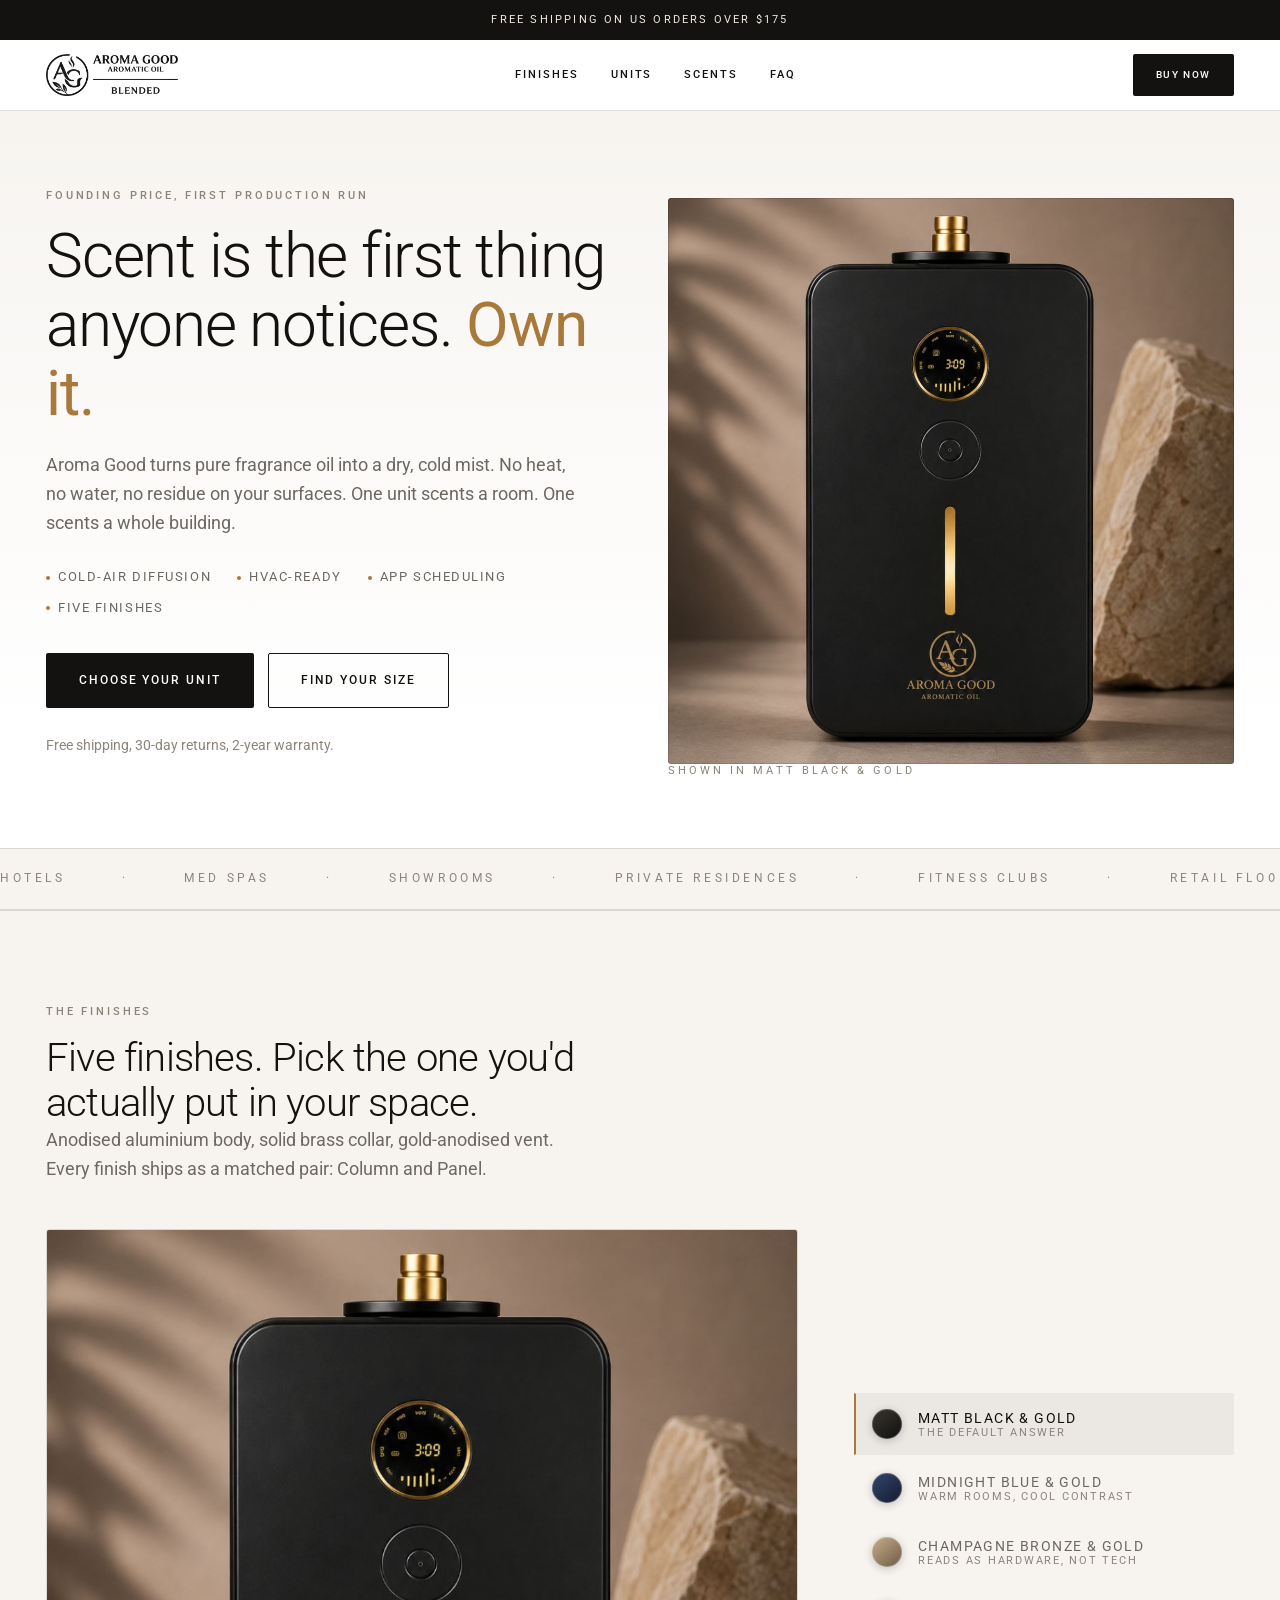
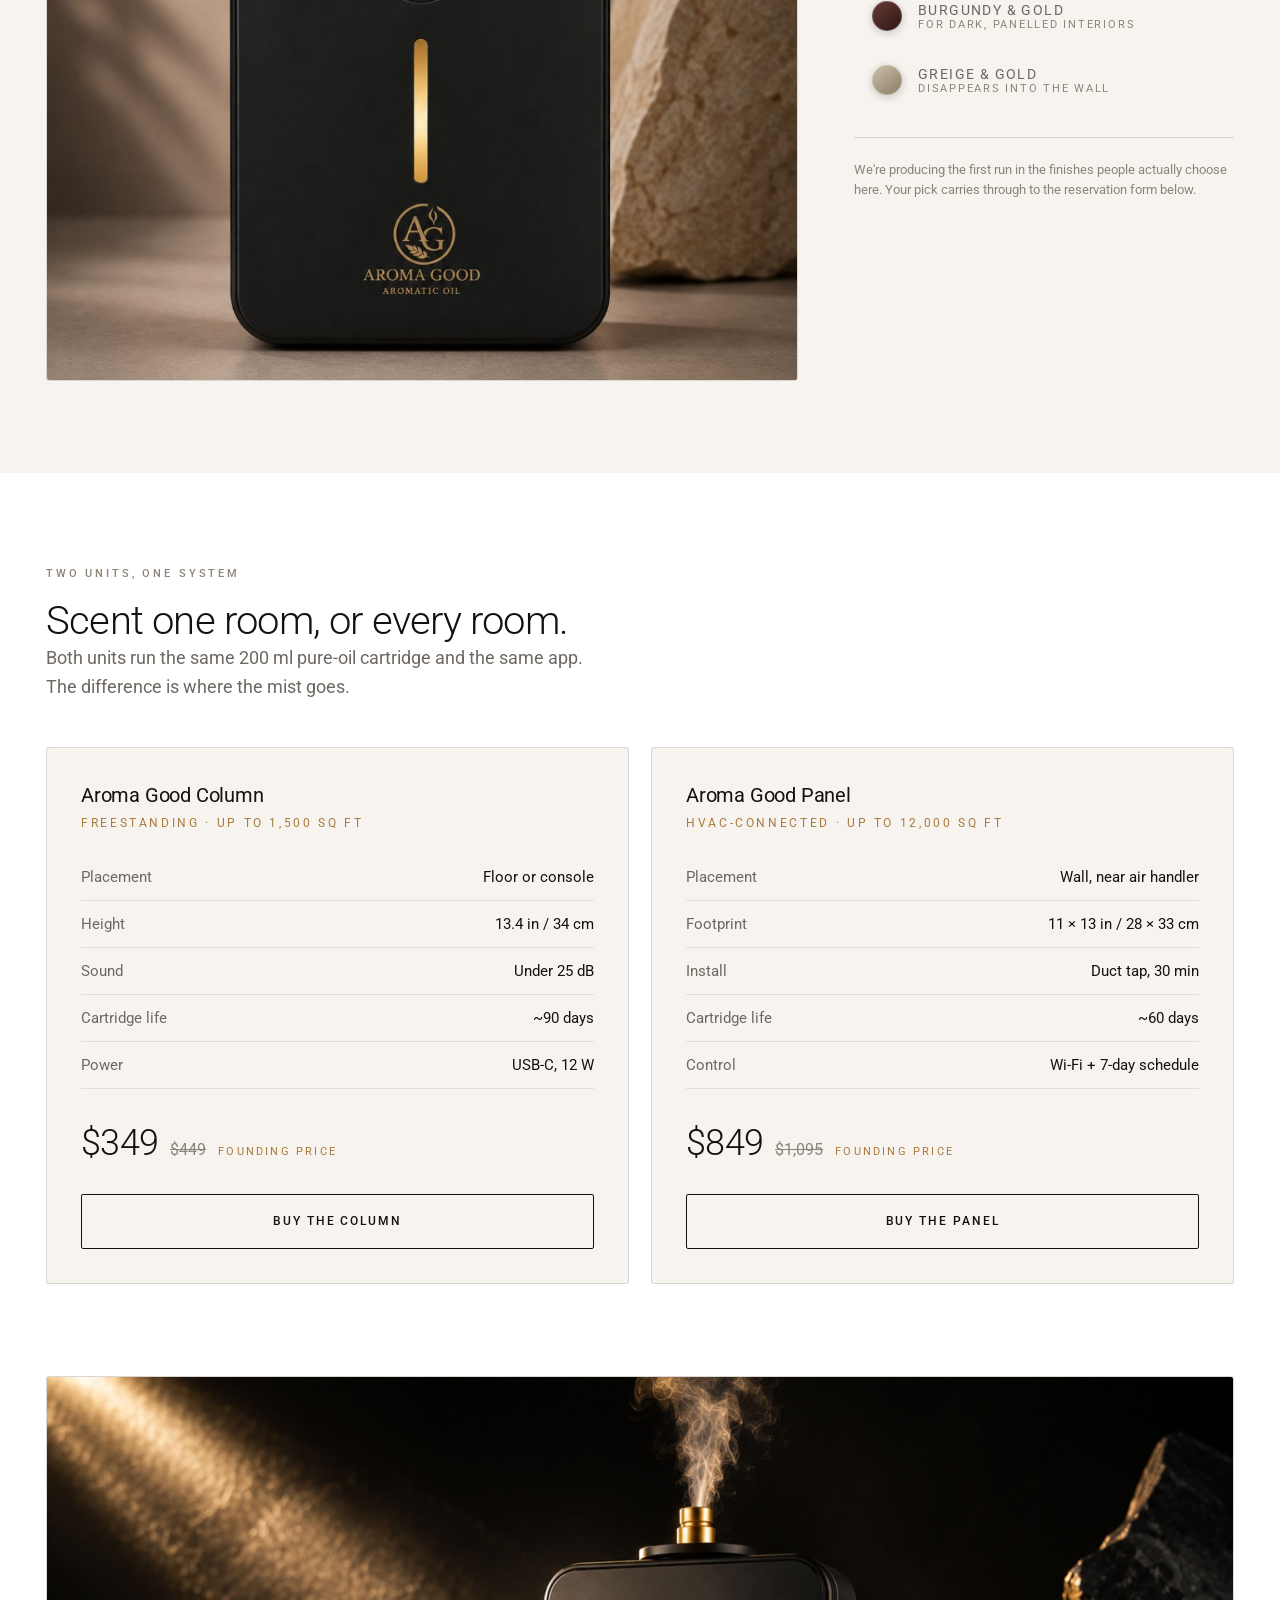
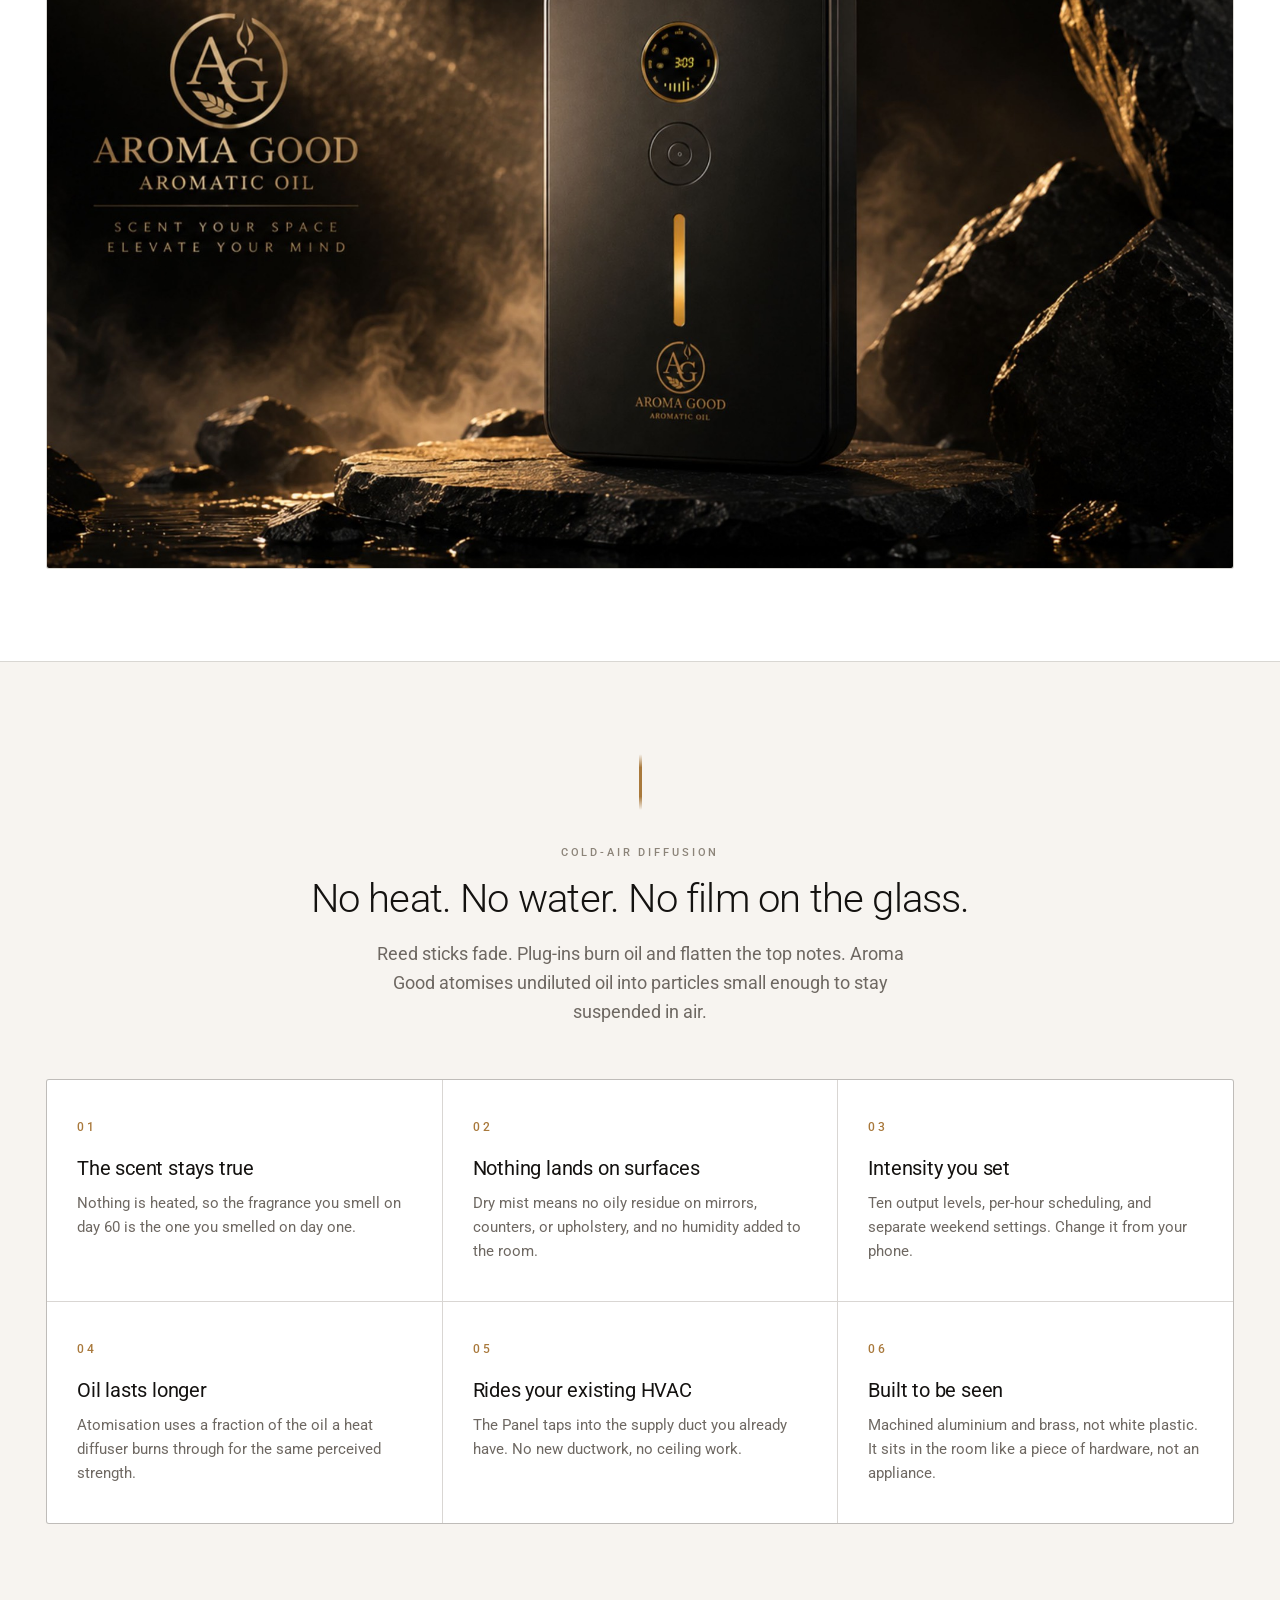
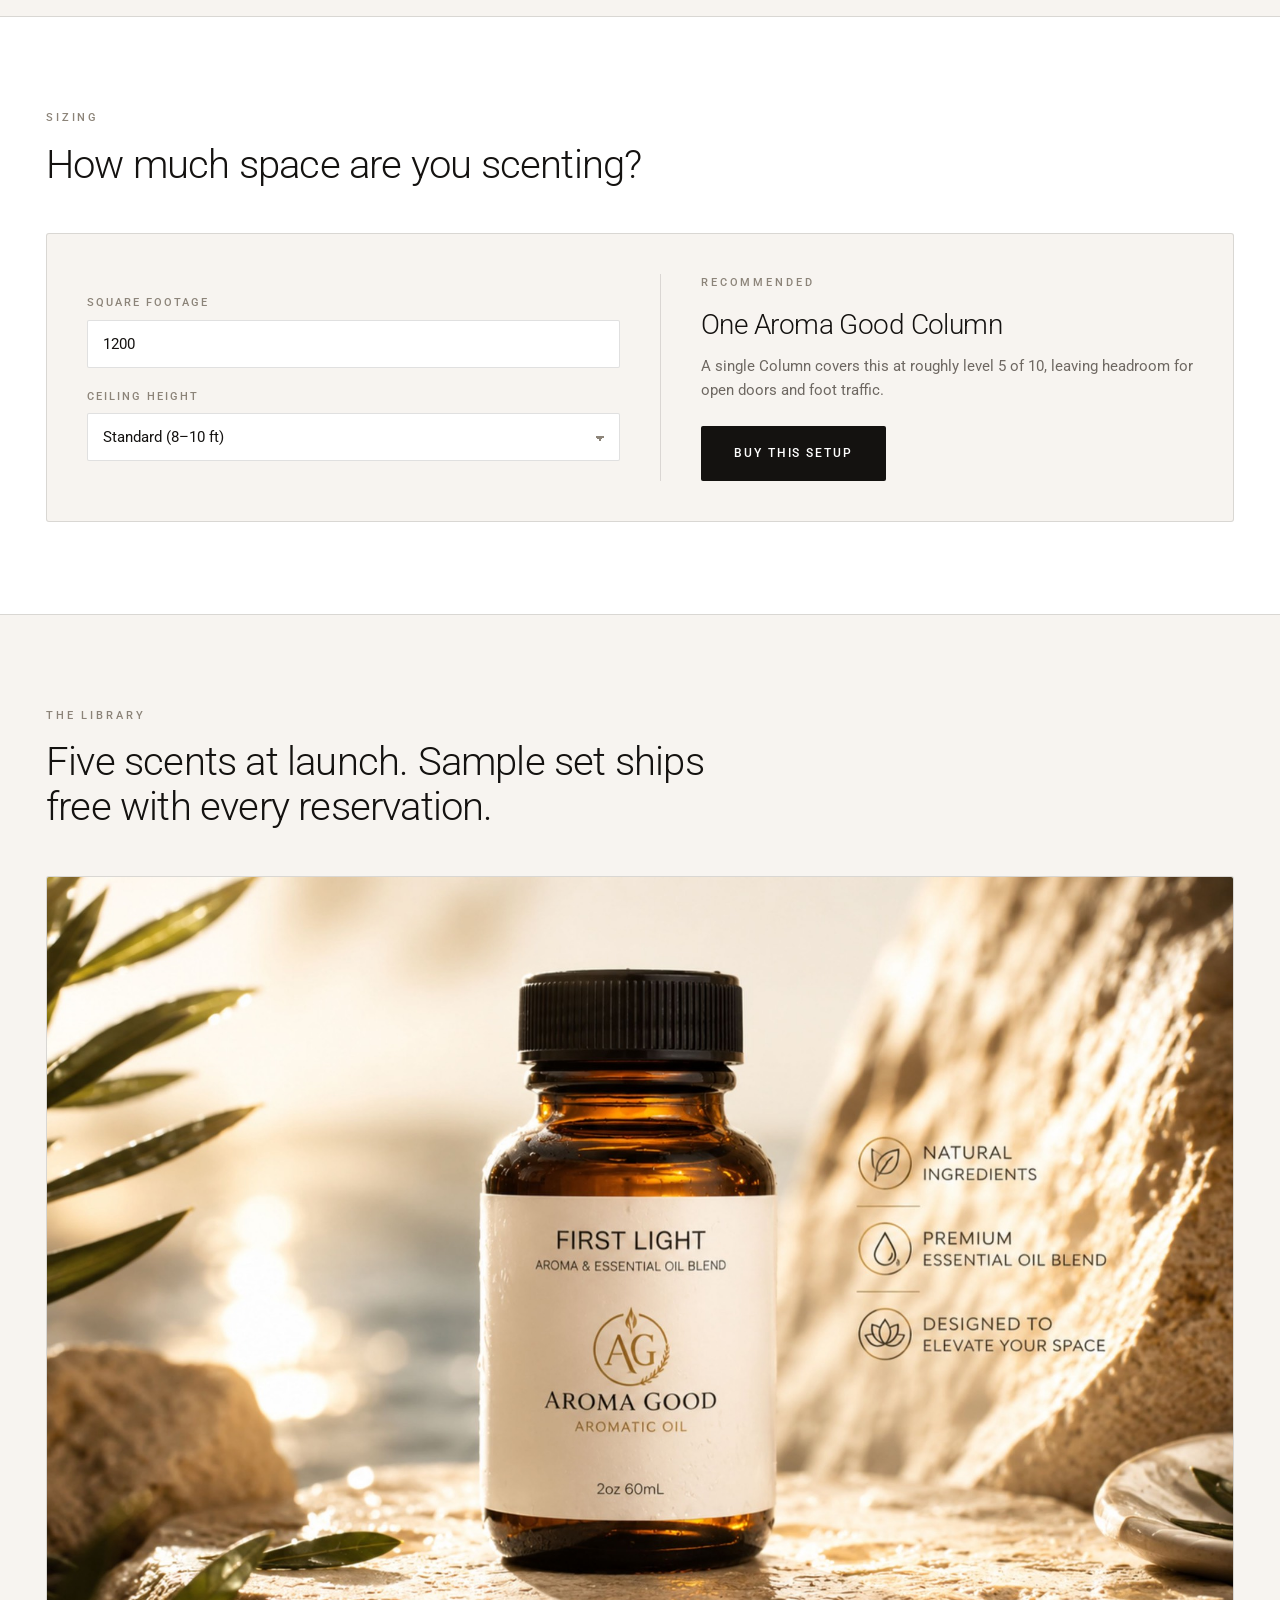
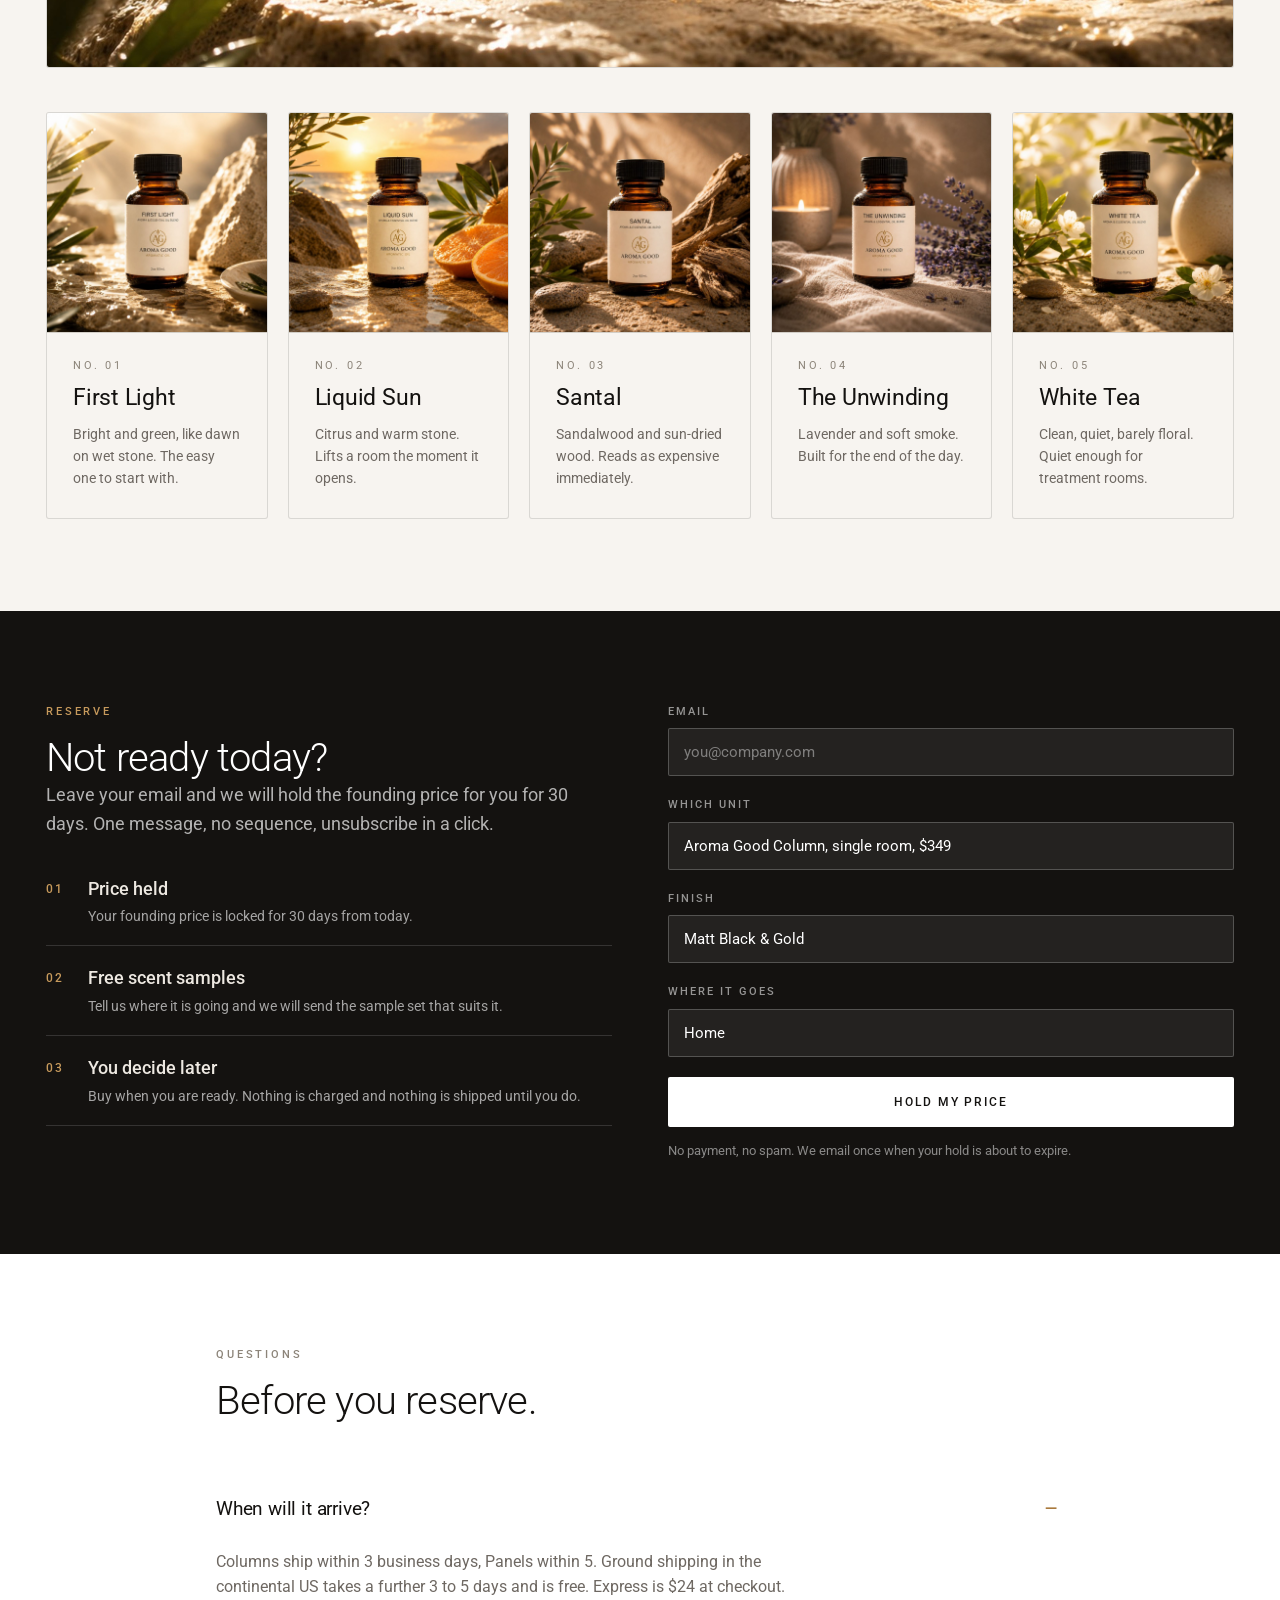
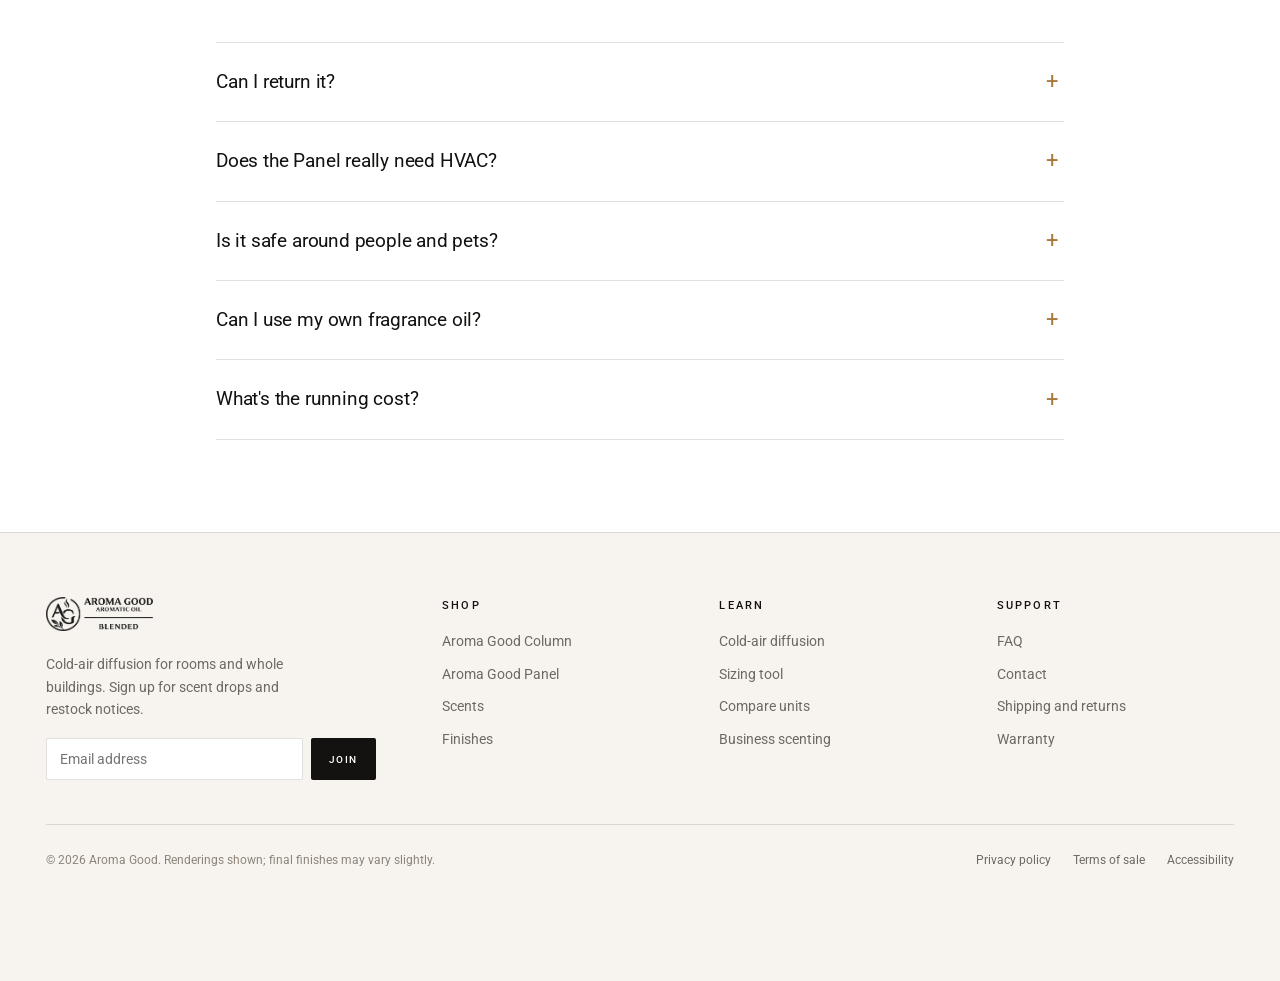
==== index.html @ fd473562 "first commit Aroma Good static site: landing page, product configurator, checkout.  Co-Authored-By: " ====
<!DOCTYPE html>
<html lang="en">
<head>
<meta charset="utf-8">
<meta name="viewport" content="width=device-width, initial-scale=1">
<title>Aroma Good | Cold-air scent diffusion for rooms and whole buildings</title>
<meta name="description" content="Aroma Good diffuses pure fragrance oil as a dry mist. No heat, no water, no residue. Freestanding Column for a single room, HVAC-connected Panel for up to 12,000 sq ft. Reserve one of the first 500 units.">
<link rel="canonical" href="https://aroma7.com/">
<meta property="og:type" content="website">
<meta property="og:title" content="Aroma Good | Cold-air scent diffusion">
<meta property="og:description" content="Pure fragrance oil, diffused as a dry mist. Five finishes. Reserve one of the first 500 units.">
<meta property="og:image" content="assets/og-aroma7.jpg">
<meta name="twitter:card" content="summary_large_image">
<link rel="icon" type="image/png" href="assets/logo-mark.png">
<link rel="apple-touch-icon" href="assets/logo-mark.png">
<link rel="preconnect" href="https://fonts.googleapis.com">
<link rel="preconnect" href="https://fonts.gstatic.com" crossorigin>
<link href="https://fonts.googleapis.com/css2?family=Roboto:ital,wght@0,300;0,400;0,500;0,700;1,300&display=swap" rel="stylesheet">
<style>
/* ============================================================
   AROMA GOOD shared system: light retail
   Token names kept from the dark build so page rules keep working.
   ============================================================ */
:root{
  --ink:#FFFFFF;                 /* page ground        */
  --ink-2:#F7F4F0;               /* soft band          */
  --stone:#EFEAE2;               /* deeper band        */
  --clay:#8C8479;                /* labels, tertiary   */
  --sand:#141210;                /* primary text       */
  --sand-dim:#6E6862;            /* secondary text     */
  --linen:#EFEAE2;
  --gold:#A9793C;
  --gold-lite:#8A6230;           /* hover: darker on light ground */
  --accent:#A9793C;              /* retinted by the finish selector */
  --accent-soft:rgba(169,121,60,.10);
  --edge:rgba(20,18,16,.13);
  --dark:#141210;                /* inverse bands      */
  --display:"Roboto","Helvetica Neue",Arial,sans-serif;
  --body:"Roboto","Helvetica Neue",Arial,sans-serif;
  --maxw:1240px;
  color-scheme:light;
}
*{box-sizing:border-box}
html{scroll-behavior:smooth;-webkit-text-size-adjust:100%}
body{
  margin:0;background:var(--ink);color:var(--sand);
  font-family:var(--body);font-weight:400;font-size:16px;line-height:1.6;
  -webkit-font-smoothing:antialiased;
}
img{max-width:100%;display:block;height:auto}
a{color:inherit}
.wrap{width:100%;max-width:var(--maxw);margin:0 auto;padding:0 26px}

/* --- announcement bar --- */
.ann{background:var(--dark);color:#EFE9E1;text-align:center;font-size:11px;
  letter-spacing:.2em;text-transform:uppercase;height:40px;position:relative;overflow:hidden}
.ann span{position:absolute;inset:0;display:flex;align-items:center;justify-content:center;
  opacity:0;transition:opacity .5s ease;padding:0 16px}
.ann span.on{opacity:1}

/* --- type --- */
.eyebrow{
  font-family:var(--body);font-size:11px;font-weight:500;letter-spacing:.26em;
  text-transform:uppercase;color:var(--clay);margin:0 0 16px;
}
h1,h2,h3{font-family:var(--display);font-weight:300;line-height:1.12;margin:0;letter-spacing:-.02em}
h1{font-size:clamp(38px,5.2vw,62px)}
h2{font-size:clamp(27px,3.4vw,40px)}
h3{font-size:20px;line-height:1.3;font-weight:400;letter-spacing:-.01em}
p{margin:0 0 18px}
.lede{font-size:18px;color:var(--sand-dim);max-width:54ch}
.sect{padding:92px 0;position:relative}
.sect-head{max-width:660px;margin-bottom:46px}

/* --- the vent slot motif --- */
.slot{width:3px;height:56px;border-radius:2px;margin:0 auto 34px;
  background:linear-gradient(180deg,transparent,var(--accent) 24%,var(--accent) 76%,transparent)}

/* --- buttons --- */
.btn{
  display:inline-flex;align-items:center;justify-content:center;gap:10px;
  font-family:var(--body);font-size:12px;font-weight:500;letter-spacing:.16em;text-transform:uppercase;
  padding:17px 32px;border-radius:2px;border:1px solid transparent;cursor:pointer;white-space:nowrap;
  text-decoration:none;transition:background .18s ease,color .18s ease,border-color .18s ease;
}
.btn-primary{background:var(--dark);color:#FFF}
.btn-primary:hover{background:#332E28}
.btn-ghost{border-color:var(--sand);color:var(--sand);background:none}
.btn-ghost:hover{background:var(--sand);color:#FFF}
.btn:focus-visible,button:focus-visible,a:focus-visible{outline:2px solid var(--accent);outline-offset:3px;border-radius:2px}

/* ============================ HEADER ============================ */
.hdr{position:sticky;top:0;z-index:60;backdrop-filter:blur(14px);
  background:rgba(255,255,255,.92);border-bottom:1px solid var(--edge)}
.hdr-in{display:flex;align-items:center;justify-content:space-between;height:70px}
.mark{font-family:var(--display);font-size:21px;font-weight:500;letter-spacing:.2em;text-transform:uppercase;text-decoration:none}
.mark span{color:var(--accent)}
.mark{display:inline-flex;align-items:center}
.mark img{height:42px;width:auto}
.mark-sm img{height:34px}
@media(max-width:420px){.mark img{height:34px}}
.hdr-nav{display:flex;align-items:center;gap:32px}
.hdr-nav a{font-size:11px;font-weight:500;letter-spacing:.18em;text-transform:uppercase;text-decoration:none;color:var(--sand)}
.hdr-nav a:hover{color:var(--accent)}
.hdr .btn{padding:12px 22px;font-size:10px}
@media(max-width:860px){.hdr-nav a{display:none}}

.field{margin-bottom:20px}
.field label{display:block;font-size:11px;font-weight:500;letter-spacing:.18em;text-transform:uppercase;color:var(--clay);margin-bottom:8px}
.field input,.field select{width:100%;background:#FFF;border:1px solid var(--edge);color:var(--sand);
  font-family:var(--body);font-size:15px;font-weight:400;padding:14px 15px;border-radius:2px}
.field input:focus,.field select:focus{outline:2px solid var(--accent);outline-offset:1px;border-color:transparent}
.field select{appearance:none;-webkit-appearance:none;padding-right:40px;cursor:pointer;
  background-image:linear-gradient(45deg,transparent 50%,var(--clay) 50%),linear-gradient(135deg,var(--clay) 50%,transparent 50%);
  background-position:calc(100% - 19px) 22px,calc(100% - 14px) 22px;background-size:5px 5px;background-repeat:no-repeat}
.field input::placeholder{color:#A69E93}
.field input[type=number]{-moz-appearance:textfield}
.field input[type=number]::-webkit-outer-spin-button,.field input[type=number]::-webkit-inner-spin-button{-webkit-appearance:none;margin:0}

/* ============================ FOOTER ============================ */
.ftr{border-top:1px solid var(--edge);background:var(--ink-2);padding:64px 0 110px;font-size:14px}
.ftr-top{display:grid;grid-template-columns:1.5fr repeat(3,1fr);gap:40px;padding-bottom:44px;border-bottom:1px solid var(--edge)}
.ftr h4{font-size:11px;font-weight:500;letter-spacing:.2em;text-transform:uppercase;color:var(--sand);margin:0 0 16px}
.ftr ul{list-style:none;margin:0;padding:0}
.ftr li{margin-bottom:10px}
.ftr a{color:var(--sand-dim);text-decoration:none}
.ftr a:hover{color:var(--accent)}
.ftr .news p{color:var(--sand-dim);font-size:14px;max-width:34ch}
.ftr-form{display:flex;gap:8px;max-width:330px}
.ftr-form input{flex:1;background:#FFF;border:1px solid var(--edge);border-radius:2px;padding:12px 13px;
  font-family:var(--body);font-size:14px;color:var(--sand)}
.ftr-form input:focus{outline:2px solid var(--accent);outline-offset:1px}
.ftr-form button{background:var(--dark);color:#FFF;border:0;border-radius:2px;padding:0 18px;cursor:pointer;
  font-family:var(--body);font-size:10px;font-weight:500;letter-spacing:.16em;text-transform:uppercase}
.ftr-bot{display:flex;justify-content:space-between;gap:20px;flex-wrap:wrap;align-items:center;
  padding-top:26px;color:var(--clay);font-size:12px}
.ftr-bot nav{display:flex;gap:22px;flex-wrap:wrap}
@media(max-width:820px){.ftr-top{grid-template-columns:1fr 1fr;gap:32px}}
@media(max-width:520px){.ftr-top{grid-template-columns:1fr}}

/* --- mobile sticky CTA --- */
.dock{position:fixed;left:0;right:0;bottom:0;z-index:70;display:none;gap:12px;align-items:center;
  padding:11px 16px;background:rgba(255,255,255,.97);backdrop-filter:blur(12px);border-top:1px solid var(--edge);
  box-shadow:0 -6px 24px rgba(20,18,16,.07)}
.dock .btn{flex:1;padding:15px 10px}
.dock span{font-size:12px;font-weight:500;letter-spacing:.12em;text-transform:uppercase;color:var(--sand)}
@media(max-width:720px){.dock{display:flex}.ftr{padding-bottom:104px}
  .btn{padding:16px 20px;font-size:11px;letter-spacing:.12em}}

/* --- reveal --- */
.rv{opacity:0;transform:translateY(16px);transition:opacity .7s ease,transform .7s ease}
.rv.in{opacity:1;transform:none}
@media(prefers-reduced-motion:reduce){.rv{opacity:1;transform:none;transition:none}
  html{scroll-behavior:auto}}





/* ============================ HERO ============================ */
.hero{position:relative;overflow:hidden;padding:76px 0 0}
.hero{background:linear-gradient(180deg,var(--ink-2),var(--ink) 78%)}
.hero::after{content:none}
.hero-in{display:grid;grid-template-columns:1.02fr 1fr;gap:44px;align-items:center;position:relative;z-index:2}
.hero h1{margin-bottom:22px}
.hero h1 em{font-style:normal;font-weight:400;color:var(--accent)}
.hero-note{display:flex;flex-wrap:wrap;gap:10px 26px;margin:30px 0 34px;
  font-size:13px;letter-spacing:.12em;text-transform:uppercase;color:var(--sand-dim)}
.hero-note span{display:flex;align-items:center;gap:8px}
.hero-note span::before{content:"";width:4px;height:4px;border-radius:50%;background:var(--accent)}
.hero-cta{display:flex;flex-wrap:wrap;gap:14px}
.hero-trust{margin-top:26px;font-size:14px;color:var(--clay)}
.hero-shot{position:relative}
.hero-shot img{width:100%;border-radius:3px}
.hero-shot::after{content:"";position:absolute;inset:0;border:1px solid var(--edge);border-radius:3px;pointer-events:none}
.shot-tag{position:absolute;left:0;bottom:-34px;font-size:11px;letter-spacing:.28em;text-transform:uppercase;color:var(--clay)}
@media(max-width:900px){.hero-in{grid-template-columns:1fr;gap:36px}.hero{padding-top:48px}.shot-tag{position:static;margin-top:12px}}

/* --- marquee strip --- */
.strip{border-top:1px solid var(--edge);border-bottom:1px solid var(--edge);margin-top:74px;
  padding:20px 0;overflow:hidden;background:var(--ink-2)}
.strip-in{display:flex;gap:56px;white-space:nowrap;animation:slide 34s linear infinite;
  font-size:12px;letter-spacing:.3em;text-transform:uppercase;color:var(--clay)}
.strip-in span{display:flex;align-items:center;gap:56px}
.strip-in span::after{content:"\00B7";color:var(--accent)}
@keyframes slide{from{transform:translateX(0)}to{transform:translateX(-50%)}}
@media(prefers-reduced-motion:reduce){.strip-in{animation:none}}

/* ============================ COLORWAYS ============================ */
.finish{background:var(--ink-2);border-top:1px solid var(--edge)}
.finish-grid{display:grid;grid-template-columns:1fr 380px;gap:56px;align-items:center}
.finish-stage{position:relative;aspect-ratio:1/1;border-radius:3px;overflow:hidden;border:1px solid var(--edge)}
.finish-stage img{position:absolute;inset:0;width:100%;height:100%;object-fit:cover;
  opacity:0;transition:opacity .5s ease}
.finish-stage img.on{opacity:1}
/* Brand banners: artwork carries its own lockup and copy, so never crop it. */
.banner{margin:0;border-radius:3px;overflow:hidden;border:1px solid var(--edge);background:var(--ink-2)}
.banner img{width:100%;height:auto}
.banner-lead{margin-bottom:44px}
.swatches{display:flex;flex-direction:column;gap:2px}
.sw{display:flex;align-items:center;gap:16px;padding:15px 16px;background:transparent;
  border:1px solid transparent;border-left:2px solid transparent;cursor:pointer;text-align:left;
  color:var(--sand-dim);font-family:var(--body);font-size:14px;letter-spacing:.1em;text-transform:uppercase;
  transition:background .2s ease,color .2s ease,border-color .2s ease;width:100%}
.sw:hover{background:rgba(20,18,16,.035);color:var(--sand)}
.sw[aria-pressed="true"]{background:rgba(20,18,16,.05);color:var(--sand);border-left-color:var(--accent)}
.sw i{width:30px;height:30px;border-radius:50%;flex:none;display:block;
  box-shadow:inset 0 0 0 1px rgba(255,255,255,.22),0 2px 8px rgba(20,18,16,.22)}
.sw b{font-weight:400}
.sw small{display:block;font-size:11px;letter-spacing:.16em;color:var(--clay);text-transform:uppercase}
.finish-count{margin-top:26px;padding-top:22px;border-top:1px solid var(--edge);
  font-size:13px;color:var(--clay);line-height:1.5}
@media(max-width:900px){.finish-grid{grid-template-columns:1fr;gap:32px}}

/* ============================ TWO UNITS ============================ */
.units{display:grid;grid-template-columns:1fr 1fr;gap:22px}
.unit{border:1px solid var(--edge);border-radius:3px;padding:34px;background:var(--ink-2);
  display:flex;flex-direction:column}
.unit h3{margin-bottom:6px}
.unit .cov{font-size:12px;letter-spacing:.22em;text-transform:uppercase;color:var(--accent);margin-bottom:20px}
.unit ul{list-style:none;margin:0 0 26px;padding:0;flex:1}
.unit li{padding:11px 0;border-bottom:1px solid rgba(20,18,16,.09);font-size:15px;color:var(--sand-dim);
  display:flex;justify-content:space-between;gap:16px}
.unit li b{font-weight:400;color:var(--sand);text-align:right}
.price{display:flex;align-items:baseline;gap:12px;margin-bottom:22px}
.price strong{font-family:var(--display);font-size:36px;font-weight:300;letter-spacing:-.02em;color:var(--sand)}
.price del{color:var(--clay);font-size:16px}
.price em{font-style:normal;font-size:11px;letter-spacing:.2em;text-transform:uppercase;color:var(--accent)}
@media(max-width:820px){.units{grid-template-columns:1fr}}

/* ============================ HOW / BENEFITS ============================ */
.bens{display:grid;grid-template-columns:repeat(3,1fr);gap:1px;background:var(--edge);
  border:1px solid var(--edge);border-radius:3px;overflow:hidden}
.ben{background:var(--ink);padding:38px 30px}
.ben .n{font-family:var(--display);font-size:12px;font-weight:500;color:var(--accent);margin-bottom:18px;letter-spacing:.24em}
.ben h3{font-size:20px;margin-bottom:10px}
.ben p{font-size:15px;color:var(--sand-dim);margin:0}
@media(max-width:860px){.bens{grid-template-columns:1fr}}

/* ============================ COVERAGE TOOL ============================ */
.calc{background:var(--ink-2);border:1px solid var(--edge);border-radius:3px;padding:40px;
  display:grid;grid-template-columns:1fr 1fr;gap:40px;align-items:center}

.calc-out{border-left:1px solid var(--edge);padding-left:40px}
.calc-out .res{font-family:var(--display);font-size:28px;font-weight:300;letter-spacing:-.02em;line-height:1.2;margin-bottom:12px}
.calc-out .why{font-size:15px;color:var(--sand-dim);margin-bottom:24px}
@media(max-width:820px){.calc{grid-template-columns:1fr;padding:28px;gap:26px}
  .calc-out{border-left:0;border-top:1px solid var(--edge);padding:26px 0 0}}

/* ============================ SCENTS ============================ */
.scents{display:grid;grid-template-columns:repeat(5,1fr);gap:20px}
.scent-shot{aspect-ratio:1/1;background:var(--stone);border-bottom:1px solid var(--edge)}
.scent-shot img{width:100%;height:100%;object-fit:cover}
.scent{border:1px solid var(--edge);border-radius:3px;padding:0;overflow:hidden;background:var(--ink-2);
  transition:border-color .2s ease,transform .2s ease}
.scent-body{padding:24px 26px 28px}
.scent:hover{border-color:var(--accent);transform:translateY(-3px);box-shadow:0 12px 30px rgba(20,18,16,.07)}
.scent .no{font-size:11px;letter-spacing:.26em;color:var(--clay);text-transform:uppercase}
.scent h3{font-size:23px;font-weight:400;margin:8px 0 10px}
.scent p{font-size:14px;color:var(--sand-dim);margin:0}
@media(max-width:1080px){.scents{grid-template-columns:repeat(3,1fr)}}
@media(max-width:720px){.scents{grid-template-columns:repeat(2,1fr)}}
@media(max-width:460px){.scents{grid-template-columns:1fr}}

/* ============================ RESERVE (light block) ============================ */
.reserve{background:var(--dark);color:#EDE8E1}
.reserve .eyebrow{color:#C79A5C}
.reserve .eyebrow::before{background:#C79A5C}
.reserve h2{color:#FFF}
.reserve .lede{color:rgba(255,255,255,.68)}
.res-grid{display:grid;grid-template-columns:1fr 1fr;gap:56px;align-items:start}
.res-form .field label{color:rgba(255,255,255,.55)}
.res-form .field input,.res-form .field select{background:rgba(255,255,255,.07);border-color:rgba(255,255,255,.22);color:#FFF}
.res-form .field input::placeholder{color:rgba(255,255,255,.42)}
.res-form .btn-primary{background:#FFF;color:#141210;width:100%}
.res-form .btn-primary:hover{background:#E4DDD3}
.res-fine{font-size:13px;color:rgba(255,255,255,.5);margin:14px 0 0}
.res-list{list-style:none;margin:0;padding:0}
.res-list li{display:flex;gap:16px;padding:18px 0;border-bottom:1px solid rgba(255,255,255,.14)}
.res-list .k{font-family:var(--display);font-size:12px;font-weight:500;letter-spacing:.16em;color:#C79A5C;flex:none;width:26px;padding-top:5px}
.res-list b{display:block;font-weight:500;font-family:var(--display);font-size:18px;margin-bottom:3px}
.res-list p{margin:0;font-size:14px;color:rgba(255,255,255,.62);line-height:1.5}
.res-ok{display:none;background:rgba(255,255,255,.07);border:1px solid rgba(255,255,255,.22);border-radius:3px;padding:34px}
.res-ok h3{font-size:25px;font-weight:400;margin-bottom:10px}
.res-ok p{font-size:15px;color:rgba(255,255,255,.7);margin:0}
@media(max-width:860px){.res-grid{grid-template-columns:1fr;gap:38px}}

/* ============================ FAQ ============================ */
.faq details{border-bottom:1px solid var(--edge)}
.faq summary{list-style:none;cursor:pointer;padding:24px 40px 24px 0;position:relative;
  font-family:var(--display);font-size:19px;font-weight:400;letter-spacing:-.01em;color:var(--sand)}
.faq summary::-webkit-details-marker{display:none}
.faq summary::after{content:"+";position:absolute;right:6px;top:50%;transform:translateY(-50%);
  color:var(--accent);font-family:var(--body);font-size:22px}
.faq details[open] summary::after{content:"–"}
.faq details p{padding:0 40px 24px 0;color:var(--sand-dim);font-size:16px;max-width:74ch}
.faq summary:focus-visible{outline:2px solid var(--accent);outline-offset:3px}






</style>
</head>
<body>

<div class="ann" aria-label="Announcements">
  <span class="on">Free shipping on US orders over $175</span>
  <span>A free 200 ml starter scent with every diffuser</span>
  <span>30-day returns and a 2-year warranty</span>
</div>
<header class="hdr">
  <div class="wrap hdr-in">
    <a class="mark" href="#top"><img src="assets/logo-aroma-good.png" width="485" height="154" alt="Aroma Good"></a>
    <nav class="hdr-nav">
      <a href="#finish">Finishes</a>
      <a href="#units">Units</a>
      <a href="#scents">Scents</a>
      <a href="#faq">FAQ</a>
    </nav>
    <a class="btn btn-primary shop" href="product.html" data-cta="header">Buy now</a>
  </div>
</header>

<main id="top">

<!-- ================= HERO ================= -->
<section class="hero">
  <div class="wrap hero-in">
    <div>
      <p class="eyebrow">Founding price, first production run</p>
      <h1>Scent is the first thing<br>anyone notices. <em>Own it.</em></h1>
      <p class="lede">Aroma Good turns pure fragrance oil into a dry, cold mist. No heat, no water, no residue on your surfaces. One unit scents a room. One scents a whole building.</p>
      <div class="hero-note">
        <span>Cold-air diffusion</span>
        <span>HVAC-ready</span>
        <span>App scheduling</span>
        <span>Five finishes</span>
      </div>
      <div class="hero-cta">
        <a class="btn btn-primary shop" href="product.html" data-cta="hero-primary">Choose your unit</a>
        <a class="btn btn-ghost" href="#calc" data-cta="hero-secondary">Find your size</a>
      </div>
      <p class="hero-trust">Free shipping, 30-day returns, 2-year warranty.</p>
    </div>
    <div class="hero-shot">
      <img id="heroShot" src="assets/aroma7-black.jpg" alt="Aroma Good diffuser in matt black with gold detailing" width="1080" height="1080" fetchpriority="high">
      <p class="shot-tag" id="heroTag">Shown in Matt Black &amp; Gold</p>
    </div>
  </div>
  <div class="strip">
    <div class="strip-in">
      <span>Hotels</span><span>Med spas</span><span>Showrooms</span><span>Private residences</span><span>Fitness clubs</span><span>Retail floors</span>
      <span>Hotels</span><span>Med spas</span><span>Showrooms</span><span>Private residences</span><span>Fitness clubs</span><span>Retail floors</span>
    </div>
  </div>
</section>

<!-- ================= FINISHES ================= -->
<section class="sect finish" id="finish">
  <div class="wrap">
    <div class="sect-head rv">
      <p class="eyebrow">The finishes</p>
      <h2>Five finishes. Pick the one you'd actually put in your space.</h2>
      <p class="lede">Anodised aluminium body, solid brass collar, gold-anodised vent. Every finish ships as a matched pair: Column and Panel.</p>
    </div>
    <div class="finish-grid">
      <div class="finish-stage rv">
        <img class="on" data-key="black" src="assets/aroma7-black.jpg" alt="Aroma Good diffuser in matt black and gold" width="1080" height="1080">
        <img data-key="blue" src="assets/aroma7-blue.jpg" alt="Aroma Good diffuser in midnight blue and gold" width="1080" height="1080" loading="lazy">
        <img data-key="bronze" src="assets/aroma7-bronze.jpg" alt="Aroma Good diffuser in champagne bronze and gold" width="1080" height="1080" loading="lazy">
        <img data-key="burgundy" src="assets/aroma7-burgundy.jpg" alt="Aroma Good diffuser in burgundy and gold" width="1080" height="1080" loading="lazy">
        <img data-key="greige" src="assets/aroma7-greige.jpg" alt="Aroma Good diffuser in greige and gold" width="1080" height="1080" loading="lazy">
      </div>
      <div class="rv">
        <div class="swatches" role="group" aria-label="Choose a finish">
          <button class="sw" type="button" data-key="black" data-name="Matt Black &amp; Gold" data-accent="#C9A15A" aria-pressed="true">
            <i style="background:linear-gradient(140deg,#3A3632,#100F0D)"></i>
            <b>Matt Black &amp; Gold<small>The default answer</small></b>
          </button>
          <button class="sw" type="button" data-key="blue" data-name="Midnight Blue &amp; Gold" data-accent="#7C93BF" aria-pressed="false">
            <i style="background:linear-gradient(140deg,#33456B,#141C2E)"></i>
            <b>Midnight Blue &amp; Gold<small>Warm rooms, cool contrast</small></b>
          </button>
          <button class="sw" type="button" data-key="bronze" data-name="Champagne Bronze &amp; Gold" data-accent="#C8A882" aria-pressed="false">
            <i style="background:linear-gradient(140deg,#C6AE8C,#6E5B44)"></i>
            <b>Champagne Bronze &amp; Gold<small>Reads as hardware, not tech</small></b>
          </button>
          <button class="sw" type="button" data-key="burgundy" data-name="Burgundy &amp; Gold" data-accent="#B07A73" aria-pressed="false">
            <i style="background:linear-gradient(140deg,#6B3B36,#2C1614)"></i>
            <b>Burgundy &amp; Gold<small>For dark, panelled interiors</small></b>
          </button>
          <button class="sw" type="button" data-key="greige" data-name="Greige &amp; Gold" data-accent="#CBB79A" aria-pressed="false">
            <i style="background:linear-gradient(140deg,#CFC0A9,#8A7A63)"></i>
            <b>Greige &amp; Gold<small>Disappears into the wall</small></b>
          </button>
        </div>
        <p class="finish-count">We're producing the first run in the finishes people actually choose here. Your pick carries through to the reservation form below.</p>
      </div>
    </div>
  </div>
</section>

<!-- ================= UNITS ================= -->
<section class="sect" id="units">
  <div class="wrap">
    <div class="sect-head rv">
      <p class="eyebrow">Two units, one system</p>
      <h2>Scent one room, or every room.</h2>
      <p class="lede">Both units run the same 200 ml pure-oil cartridge and the same app. The difference is where the mist goes.</p>
    </div>
    <div class="units rv">
      <article class="unit">
        <h3>Aroma Good Column</h3>
        <p class="cov">Freestanding · up to 1,500 sq ft</p>
        <ul>
          <li>Placement <b>Floor or console</b></li>
          <li>Height <b>13.4 in / 34 cm</b></li>
          <li>Sound <b>Under 25 dB</b></li>
          <li>Cartridge life <b>~90 days</b></li>
          <li>Power <b>USB-C, 12 W</b></li>
        </ul>
        <div class="price"><strong>$349</strong><del>$449</del><em>Founding price</em></div>
        <a class="btn btn-ghost shop" href="product.html?unit=column" data-cta="unit-column">Buy the Column</a>
      </article>
      <article class="unit">
        <h3>Aroma Good Panel</h3>
        <p class="cov">HVAC-connected · up to 12,000 sq ft</p>
        <ul>
          <li>Placement <b>Wall, near air handler</b></li>
          <li>Footprint <b>11 × 13 in / 28 × 33 cm</b></li>
          <li>Install <b>Duct tap, 30 min</b></li>
          <li>Cartridge life <b>~60 days</b></li>
          <li>Control <b>Wi-Fi + 7-day schedule</b></li>
        </ul>
        <div class="price"><strong>$849</strong><del>$1,095</del><em>Founding price</em></div>
        <a class="btn btn-ghost shop" href="product.html?unit=panel" data-cta="unit-panel">Buy the Panel</a>
      </article>
    </div>
  </div>
</section>

<!-- ================= BRAND BANNER ================= -->
<section class="sect" style="padding-top:0">
  <div class="wrap">
    <figure class="banner rv">
      <img src="assets/banner-diffuser.jpg" width="2000" height="1333" loading="lazy" decoding="async"
           alt="Aroma Good diffuser in matt black on dark stone, releasing a fine dry mist, beside the Aroma Good Aromatic Oil logo and the words: Scent your space, elevate your mind.">
    </figure>
  </div>
</section>

<!-- ================= HOW IT WORKS ================= -->
<section class="sect" id="how" style="background:var(--ink-2);border-top:1px solid var(--edge);border-bottom:1px solid var(--edge)">
  <div class="wrap">
    <div class="slot rv" aria-hidden="true"></div>
    <div class="sect-head rv" style="margin:0 auto 52px;text-align:center">
      <p class="eyebrow" style="justify-content:center">Cold-air diffusion</p>
      <h2>No heat. No water. No film on the glass.</h2>
      <p class="lede" style="margin:18px auto 0">Reed sticks fade. Plug-ins burn oil and flatten the top notes. Aroma Good atomises undiluted oil into particles small enough to stay suspended in air.</p>
    </div>
    <div class="bens rv">
      <div class="ben"><p class="n">01</p><h3>The scent stays true</h3><p>Nothing is heated, so the fragrance you smell on day 60 is the one you smelled on day one.</p></div>
      <div class="ben"><p class="n">02</p><h3>Nothing lands on surfaces</h3><p>Dry mist means no oily residue on mirrors, counters, or upholstery, and no humidity added to the room.</p></div>
      <div class="ben"><p class="n">03</p><h3>Intensity you set</h3><p>Ten output levels, per-hour scheduling, and separate weekend settings. Change it from your phone.</p></div>
      <div class="ben"><p class="n">04</p><h3>Oil lasts longer</h3><p>Atomisation uses a fraction of the oil a heat diffuser burns through for the same perceived strength.</p></div>
      <div class="ben"><p class="n">05</p><h3>Rides your existing HVAC</h3><p>The Panel taps into the supply duct you already have. No new ductwork, no ceiling work.</p></div>
      <div class="ben"><p class="n">06</p><h3>Built to be seen</h3><p>Machined aluminium and brass, not white plastic. It sits in the room like a piece of hardware, not an appliance.</p></div>
    </div>
  </div>
</section>

<!-- ================= COVERAGE ================= -->
<section class="sect" id="calc">
  <div class="wrap">
    <div class="sect-head rv">
      <p class="eyebrow">Sizing</p>
      <h2>How much space are you scenting?</h2>
    </div>
    <div class="calc rv">
      <div>
        <div class="field">
          <label for="sqft">Square footage</label>
          <input type="number" id="sqft" min="50" step="50" value="1200" inputmode="numeric">
        </div>
        <div class="field" style="margin-bottom:0">
          <label for="ceil">Ceiling height</label>
          <select id="ceil">
            <option value="1">Standard (8–10 ft)</option>
            <option value="1.3">High (11–15 ft)</option>
            <option value="1.7">Atrium / double height (16 ft+)</option>
          </select>
        </div>
      </div>
      <div class="calc-out">
        <p class="eyebrow">Recommended</p>
        <p class="res" id="calcRes">One Aroma Good Column</p>
        <p class="why" id="calcWhy">A single Column covers this comfortably at level 5 of 10, leaving headroom for open doors and foot traffic.</p>
        <a class="btn btn-primary shop" href="product.html" id="calcBuy" data-cta="calc">Buy this setup</a>
      </div>
    </div>
  </div>
</section>

<!-- ================= SCENTS ================= -->
<section class="sect" id="scents" style="background:var(--ink-2);border-top:1px solid var(--edge)">
  <div class="wrap">
    <div class="sect-head rv">
      <p class="eyebrow">The library</p>
      <h2>Five scents at launch. Sample set ships free with every reservation.</h2>
    </div>
    <figure class="banner banner-lead rv">
      <img src="assets/banner-oil.jpg" width="2000" height="1333" loading="lazy" decoding="async"
           alt="Aroma Good First Light aroma and essential oil blend in a 2 oz, 60 ml amber bottle on wet stone: natural ingredients, premium essential oil blend, designed to elevate your space.">
    </figure>
    <div class="scents rv">
      <article class="scent">
        <div class="scent-shot"><img src="assets/scent-first-light.jpg" width="900" height="900" loading="lazy" decoding="async" alt="First Light aroma and essential oil blend, 2 oz amber bottle on wet stone in early morning light."></div>
        <div class="scent-body"><p class="no">No. 01</p><h3>First Light</h3><p>Bright and green, like dawn on wet stone. The easy one to start with.</p></div>
      </article>
      <article class="scent">
        <div class="scent-shot"><img src="assets/scent-liquid-sun.jpg" width="900" height="900" loading="lazy" decoding="async" alt="Liquid Sun aroma and essential oil blend, 2 oz amber bottle beside cut oranges at sunset."></div>
        <div class="scent-body"><p class="no">No. 02</p><h3>Liquid Sun</h3><p>Citrus and warm stone. Lifts a room the moment it opens.</p></div>
      </article>
      <article class="scent">
        <div class="scent-shot"><img src="assets/scent-santal.jpg" width="900" height="900" loading="lazy" decoding="async" alt="Santal aroma and essential oil blend, 2 oz amber bottle beside driftwood and pale stone."></div>
        <div class="scent-body"><p class="no">No. 03</p><h3>Santal</h3><p>Sandalwood and sun-dried wood. Reads as expensive immediately.</p></div>
      </article>
      <article class="scent">
        <div class="scent-shot"><img src="assets/scent-unwinding.jpg" width="900" height="900" loading="lazy" decoding="async" alt="The Unwinding aroma and essential oil blend, 2 oz amber bottle beside lavender and a lit candle."></div>
        <div class="scent-body"><p class="no">No. 04</p><h3>The Unwinding</h3><p>Lavender and soft smoke. Built for the end of the day.</p></div>
      </article>
      <article class="scent">
        <div class="scent-shot"><img src="assets/scent-white-tea.jpg" width="900" height="900" loading="lazy" decoding="async" alt="White Tea aroma and essential oil blend, 2 oz amber bottle beside white blossom and a ceramic vase."></div>
        <div class="scent-body"><p class="no">No. 05</p><h3>White Tea</h3><p>Clean, quiet, barely floral. Quiet enough for treatment rooms.</p></div>
      </article>
    </div>
  </div>
</section>

<!-- ================= RESERVE ================= -->
<section class="sect reserve" id="reserve">
  <div class="wrap">
    <div class="res-grid">
      <div class="rv">
        <p class="eyebrow">Reserve</p>
        <h2>Not ready today?</h2>
        <p class="lede">Leave your email and we will hold the founding price for you for 30 days. One message, no sequence, unsubscribe in a click.</p>
        <ul class="res-list">
          <li><span class="k">01</span><div><b>Price held</b><p>Your founding price is locked for 30 days from today.</p></div></li>
          <li><span class="k">02</span><div><b>Free scent samples</b><p>Tell us where it is going and we will send the sample set that suits it.</p></div></li>
          <li><span class="k">03</span><div><b>You decide later</b><p>Buy when you are ready. Nothing is charged and nothing is shipped until you do.</p></div></li>
        </ul>
      </div>

      <div class="rv">
        <form class="res-form" id="resForm" novalidate>
          <div class="field">
            <label for="email">Email</label>
            <input type="email" id="email" name="email" required autocomplete="email" placeholder="you@company.com">
          </div>
          <div class="field">
            <label for="unit">Which unit</label>
            <select id="unit" name="unit">
              <option value="Column">Aroma Good Column, single room, $349</option>
              <option value="Panel">Aroma Good Panel, whole building, $849</option>
              <option value="Both">Both</option>
              <option value="Unsure">Not sure yet</option>
            </select>
          </div>
          <div class="field">
            <label for="finishSel">Finish</label>
            <select id="finishSel" name="finish">
              <option value="Matt Black &amp; Gold">Matt Black &amp; Gold</option>
              <option value="Midnight Blue &amp; Gold">Midnight Blue &amp; Gold</option>
              <option value="Champagne Bronze &amp; Gold">Champagne Bronze &amp; Gold</option>
              <option value="Burgundy &amp; Gold">Burgundy &amp; Gold</option>
              <option value="Greige &amp; Gold">Greige &amp; Gold</option>
            </select>
          </div>
          <div class="field">
            <label for="space">Where it goes</label>
            <select id="space" name="space">
              <option>Home</option><option>Hotel or short-term rental</option>
              <option>Med spa or clinic</option><option>Retail or showroom</option>
              <option>Office</option><option>Gym or studio</option><option>Other</option>
            </select>
          </div>
          <input type="text" name="company_website" id="hp" tabindex="-1" autocomplete="off" style="position:absolute;left:-9999px" aria-hidden="true">
          <button class="btn btn-primary" type="submit" data-cta="reserve-submit">Hold my price</button>
          <p class="res-fine">No payment, no spam. We email once when your hold is about to expire.</p>
        </form>
        <div class="res-ok" id="resOk" role="status">
          <h3>Your price is held.</h3>
          <p id="resOkMsg">Your founding price is locked for 30 days.</p>
        </div>
      </div>
    </div>
  </div>
</section>

<!-- ================= FAQ ================= -->
<section class="sect faq" id="faq">
  <div class="wrap" style="max-width:900px">
    <div class="sect-head rv"><p class="eyebrow">Questions</p><h2>Before you reserve.</h2></div>
    <div class="rv">
      <details open><summary>When will it arrive?</summary><p>Columns ship within 3 business days, Panels within 5. Ground shipping in the continental US takes a further 3 to 5 days and is free. Express is $24 at checkout.</p></details>
      <details><summary>Can I return it?</summary><p>Yes. Send it back within 30 days for a full refund as long as the scent cartridge is unopened. We cover return shipping on anything defective.</p></details>
      <details><summary>Does the Panel really need HVAC?</summary><p>Yes. It mounts near your air handler and taps the supply duct, which is how it reaches 12,000 sq ft from one point. Most installs take a technician about 30 minutes. If you don't have central air, the Column is your unit.</p></details>
      <details><summary>Is it safe around people and pets?</summary><p>The oils are IFRA-compliant and diffused at very low concentration. Nothing is heated and no water is added, so there's no humidity, no plate to burn, and no residue.</p></details>
      <details><summary>Can I use my own fragrance oil?</summary><p>Cartridges are sealed to protect the atomiser, but we'll produce custom blends for commercial reservations of ten units or more. Mention it in your reply to the confirmation email.</p></details>
      <details><summary>What's the running cost?</summary><p>A 200 ml cartridge runs about 90 days in a Column at moderate output. Refills are $59, or $49 on a subscription you can pause any time.</p></details>
    </div>
  </div>
</section>

</main>

<footer class="ftr">
  <div class="wrap">
    <div class="ftr-top">
      <div class="news">
        <a class="mark mark-sm" href="index.html"><img src="assets/logo-aroma-good.png" width="485" height="154" alt="Aroma Good"></a>
        <p style="margin:16px 0 18px">Cold-air diffusion for rooms and whole buildings. Sign up for scent drops and restock notices.</p>
        <div class="ftr-form">
          <input type="email" id="ftrEmail" placeholder="Email address" aria-label="Email address" autocomplete="email">
          <button type="button" id="ftrBtn">Join</button>
        </div>
        <p id="ftrMsg" style="font-size:13px;color:var(--accent);margin:10px 0 0;display:none">Thanks, you are on the list.</p>
      </div>
      <div>
        <h4>Shop</h4>
        <ul>
          <li><a href="product.html?unit=column">Aroma Good Column</a></li>
          <li><a href="product.html?unit=panel">Aroma Good Panel</a></li>
          <li><a href="index.html#scents">Scents</a></li>
          <li><a href="index.html#finish">Finishes</a></li>
        </ul>
      </div>
      <div>
        <h4>Learn</h4>
        <ul>
          <li><a href="index.html#how">Cold-air diffusion</a></li>
          <li><a href="index.html#calc">Sizing tool</a></li>
          <li><a href="index.html#units">Compare units</a></li>
          <li><a href="mailto:hello@aroma7.com">Business scenting</a></li>
        </ul>
      </div>
      <div>
        <h4>Support</h4>
        <ul>
          <li><a href="index.html#faq">FAQ</a></li>
          <li><a href="mailto:hello@aroma7.com">Contact</a></li>
          <li><a href="index.html#faq">Shipping and returns</a></li>
          <li><a href="index.html#faq">Warranty</a></li>
        </ul>
      </div>
    </div>
    <div class="ftr-bot">
      <p style="margin:0">&copy; 2026 Aroma Good. Renderings shown; final finishes may vary slightly.</p>
      <nav>
        <a href="#">Privacy policy</a><a href="#">Terms of sale</a><a href="#">Accessibility</a>
      </nav>
    </div>
  </div>
</footer>

<div class="dock">
  <span>From $349</span>
  <a class="btn btn-primary shop" href="product.html" data-cta="dock">Buy now</a>
</div>

<script>
/* ---------- query-string helper ----------
   Built by hand rather than with new URL(href, location.href): inside a
   srcdoc iframe (previews, some CMS editors) location.href is
   'about:srcdoc', which is not a valid base and makes the constructor
   throw, killing every script after it.                                 */
function setParam(href, key, value){
  var parts = String(href).split('#');
  var hash  = parts[1] ? '#' + parts[1] : '';
  var bits  = parts[0].split('?');
  var path  = bits[0];
  var pairs = bits[1] ? bits[1].split('&') : [];
  var out = [], done = false;
  for (var i = 0; i < pairs.length; i++){
    if (!pairs[i]) continue;
    if (pairs[i].split('=')[0] === key){
      if (done) continue;
      out.push(key + '=' + encodeURIComponent(value)); done = true;
    } else out.push(pairs[i]);
  }
  if (!done) out.push(key + '=' + encodeURIComponent(value));
  return path + (out.length ? '?' + out.join('&') : '') + hash;
}

/* ---------- config: point this at your form endpoint (Formspree, Basin, Sheet webhook) ---------- */
var FORM_ENDPOINT = ""; // e.g. "https://formspree.io/f/xxxxxxx" (leave empty to test the UI only)

/* ---------- tiny event helper: fires to GA4 / Meta if present ---------- */
function track(name, params){
  params = params || {};
  if (window.gtag) gtag('event', name, params);
  if (window.dataLayer) dataLayer.push(Object.assign({event:name}, params));
  if (window.fbq && name === 'reserve_submit') fbq('track','Lead',params);
  console.log('[aroma7]', name, params);
}

/* ---------- finish selector ---------- */
(function(){
  var buttons = document.querySelectorAll('.sw');
  var shots   = document.querySelectorAll('.finish-stage img');
  var hero    = document.getElementById('heroShot');
  var heroTag = document.getElementById('heroTag');
  var select  = document.getElementById('finishSel');

  function decode(s){ var t = document.createElement('textarea'); t.innerHTML = s; return t.value; }

  buttons.forEach(function(btn){
    btn.addEventListener('click', function(){
      var key = btn.dataset.key, name = decode(btn.dataset.name);
      buttons.forEach(function(b){ b.setAttribute('aria-pressed', String(b === btn)); });
      shots.forEach(function(img){ img.classList.toggle('on', img.dataset.key === key); });
      document.documentElement.style.setProperty('--accent', btn.dataset.accent);
      hero.src = 'assets/aroma7-' + key + '.jpg';
      heroTag.textContent = 'Shown in ' + name;
      for (var i = 0; i < select.options.length; i++){
        if (select.options[i].value === name) select.selectedIndex = i;
      }
      document.querySelectorAll('a.shop').forEach(function(a){
        a.setAttribute('href', setParam(a.getAttribute('href'), 'finish', key));
      });
      track('finish_select', {finish: name});
    });
  });
})();

/* ---------- coverage sizing ---------- */
(function(){
  var sqft = document.getElementById('sqft'), ceil = document.getElementById('ceil');
  var res = document.getElementById('calcRes'), why = document.getElementById('calcWhy');
  var unit = document.getElementById('unit');

  function run(){
    var a = Math.max(50, Number(sqft.value) || 0) * Number(ceil.value);
    var out, note, pick;
    if (a <= 700){ out = 'One Aroma Good Column'; pick = 'Column';
      note = 'Well inside a single Column\u2019s range. Run it around level 3 of 10 so the scent reads as part of the room, not an event.'; }
    else if (a <= 1500){ out = 'One Aroma Good Column'; pick = 'Column';
      note = 'A single Column covers this at roughly level 5 of 10, leaving headroom for open doors and foot traffic.'; }
    else if (a <= 3000){ out = 'Two Columns, or one Panel'; pick = 'Both';
      note = 'Two Columns work if the space is broken into rooms. If it\u2019s open and you have central air, one Panel is cleaner and cheaper per square foot.'; }
    else if (a <= 12000){ out = 'One Aroma Good Panel'; pick = 'Panel';
      note = 'This is what the Panel is built for: one duct tap, even coverage, nothing visible on the floor.'; }
    else { out = 'Two Panels'; pick = 'Panel';
      note = 'Above 12,000 sq ft we split the load across zones. Reserve and note your layout, and we\u2019ll size it properly with you.'; }
    res.textContent = out; why.textContent = note;
    if (unit) unit.value = pick;
    var buy = document.getElementById('calcBuy');
    if (buy){
      buy.setAttribute('href', setParam(buy.getAttribute('href'), 'unit',
        pick === 'Panel' ? 'panel' : 'column'));
    }
  }
  sqft.addEventListener('input', run); ceil.addEventListener('change', run); run();
  sqft.addEventListener('change', function(){ track('sizing_used', {sqft: sqft.value}); });
})();

/* ---------- CTA clicks ---------- */
document.querySelectorAll('[data-cta]').forEach(function(el){
  el.addEventListener('click', function(){ track('cta_click', {location: el.dataset.cta}); });
});

/* ---------- reservation form ---------- */
(function(){
  var form = document.getElementById('resForm'), ok = document.getElementById('resOk'),
      msg = document.getElementById('resOkMsg'), email = document.getElementById('email');

  form.addEventListener('submit', function(e){
    e.preventDefault();
    if (document.getElementById('hp').value) return;            // bot trap
    if (!email.checkValidity()){ email.focus(); email.reportValidity(); return; }

    var data = {
      email:   email.value.trim(),
      unit:    document.getElementById('unit').value,
      finish:  document.getElementById('finishSel').value,
      space:   document.getElementById('space').value,
      sqft:    document.getElementById('sqft').value,
      page:    location.href
    };
    track('reserve_submit', data);

    var done = function(){
      form.style.display = 'none';
      ok.style.display = 'block';
      msg.textContent = 'Your ' + data.unit + ' in ' + data.finish +
        ' is held at the founding price for 30 days. Confirmation sent to ' + data.email + '.';
      ok.scrollIntoView({block:'center', behavior:'smooth'});
    };

    if (!FORM_ENDPOINT){ done(); return; }
    fetch(FORM_ENDPOINT, {
      method:'POST', headers:{'Content-Type':'application/json','Accept':'application/json'},
      body: JSON.stringify(data)
    }).then(done).catch(done);
  });
})();

/* ---------- scroll reveal ---------- */
(function(){
  var els = document.querySelectorAll('.rv');
  if (!('IntersectionObserver' in window)){ els.forEach(function(el){ el.classList.add('in'); }); return; }
  var io = new IntersectionObserver(function(entries){
    entries.forEach(function(en){ if (en.isIntersecting){ en.target.classList.add('in'); io.unobserve(en.target); } });
  }, {rootMargin:'0px 0px -8% 0px', threshold:.08});
  els.forEach(function(el){ io.observe(el); });
})();
</script>

<script type="application/ld+json">
{"@context":"https://schema.org","@type":"Product","name":"Aroma Good Cold-Air Scent Diffuser",
"description":"Cold-air scent diffuser that atomises pure fragrance oil as a dry mist. Freestanding Column up to 1,500 sq ft; HVAC-connected Panel up to 12,000 sq ft.",
"brand":{"@type":"Brand","name":"Aroma Good"},"image":"assets/og-aroma7.jpg",
"offers":{"@type":"AggregateOffer","priceCurrency":"USD","lowPrice":"349","highPrice":"849","availability":"https://schema.org/PreOrder"}}
</script>
<script>
/* rotating announcement bar */
(function(){
  var items = document.querySelectorAll('.ann span');
  if (items.length < 2) return;
  var i = 0;
  setInterval(function(){
    items[i].classList.remove('on');
    i = (i + 1) % items.length;
    items[i].classList.add('on');
  }, 4200);
})();
</script>
<script>
(function(){
  var b = document.getElementById('ftrBtn');
  if (!b) return;
  b.addEventListener('click', function(){
    var e = document.getElementById('ftrEmail');
    if (!e.value.trim() || !e.checkValidity()){ e.focus(); return; }
    document.getElementById('ftrMsg').style.display = 'block';
    e.value = '';
  });
})();
</script>
</body>
</html>
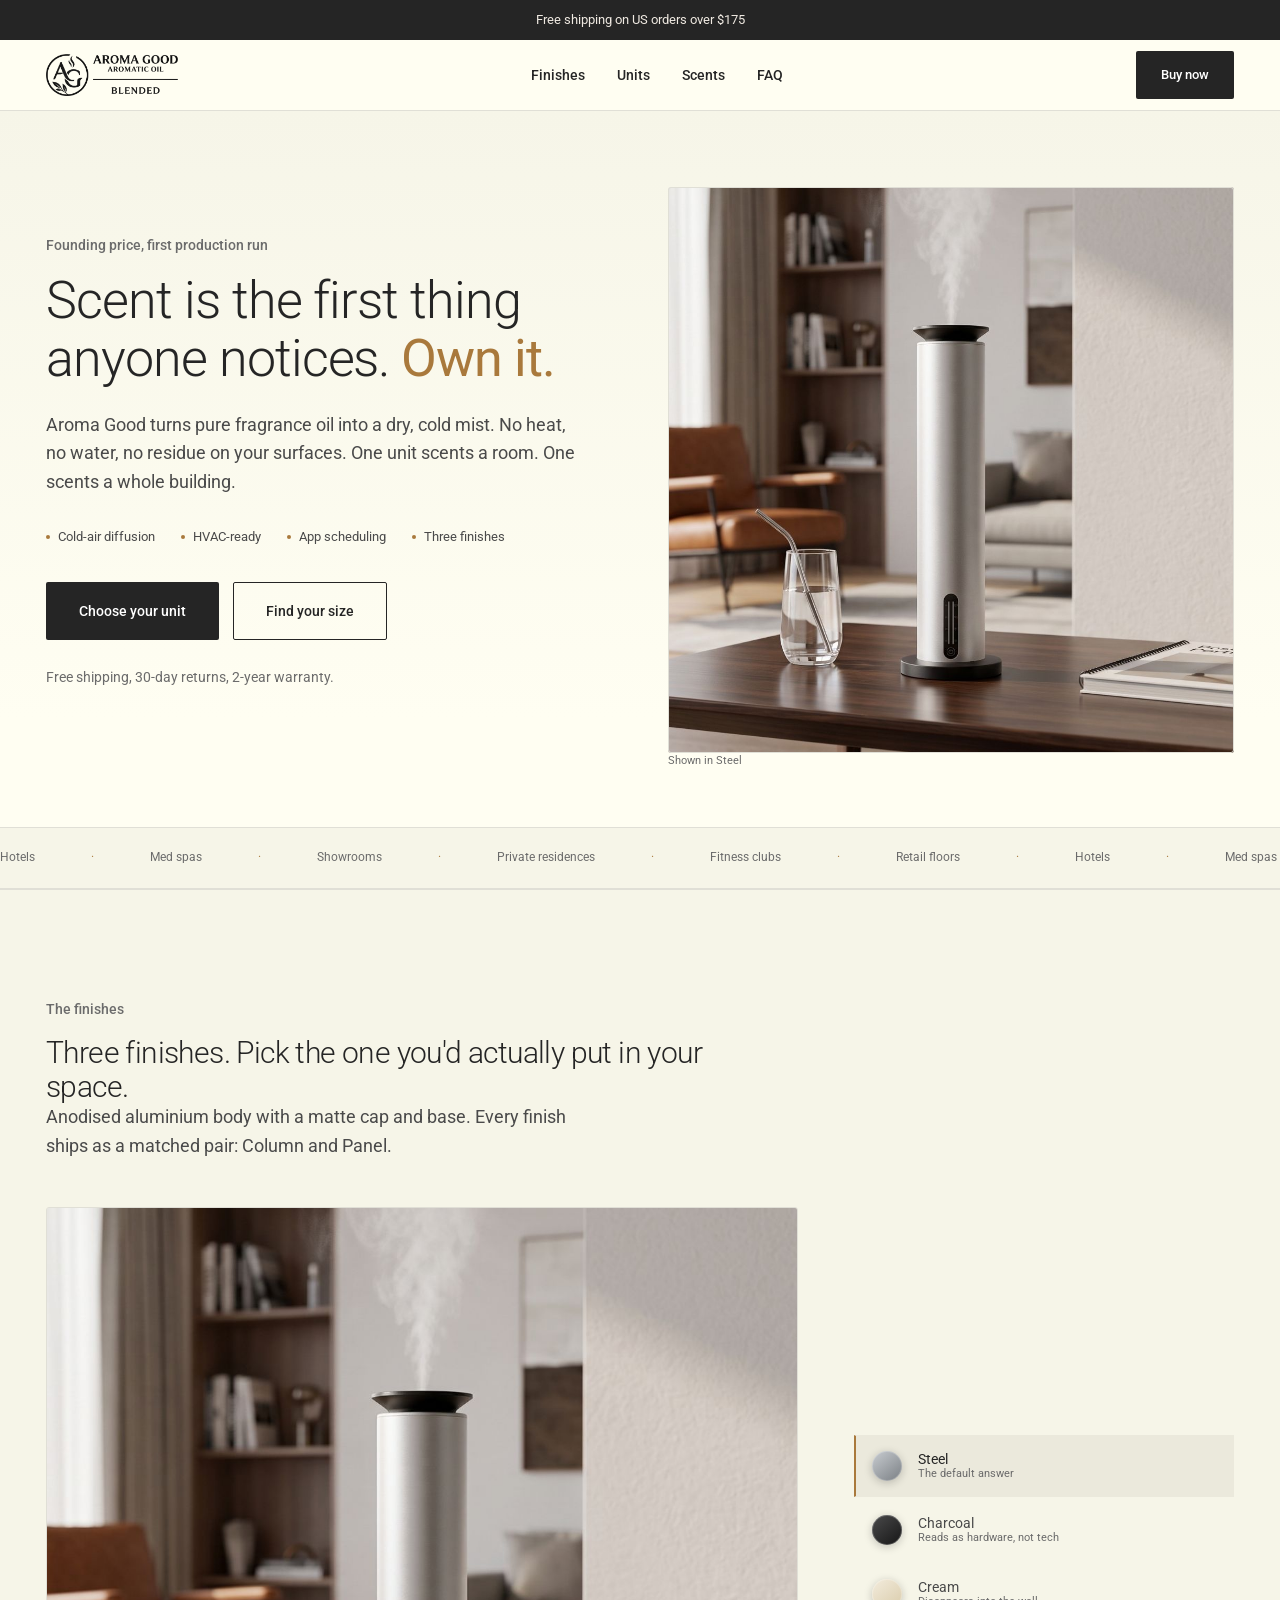
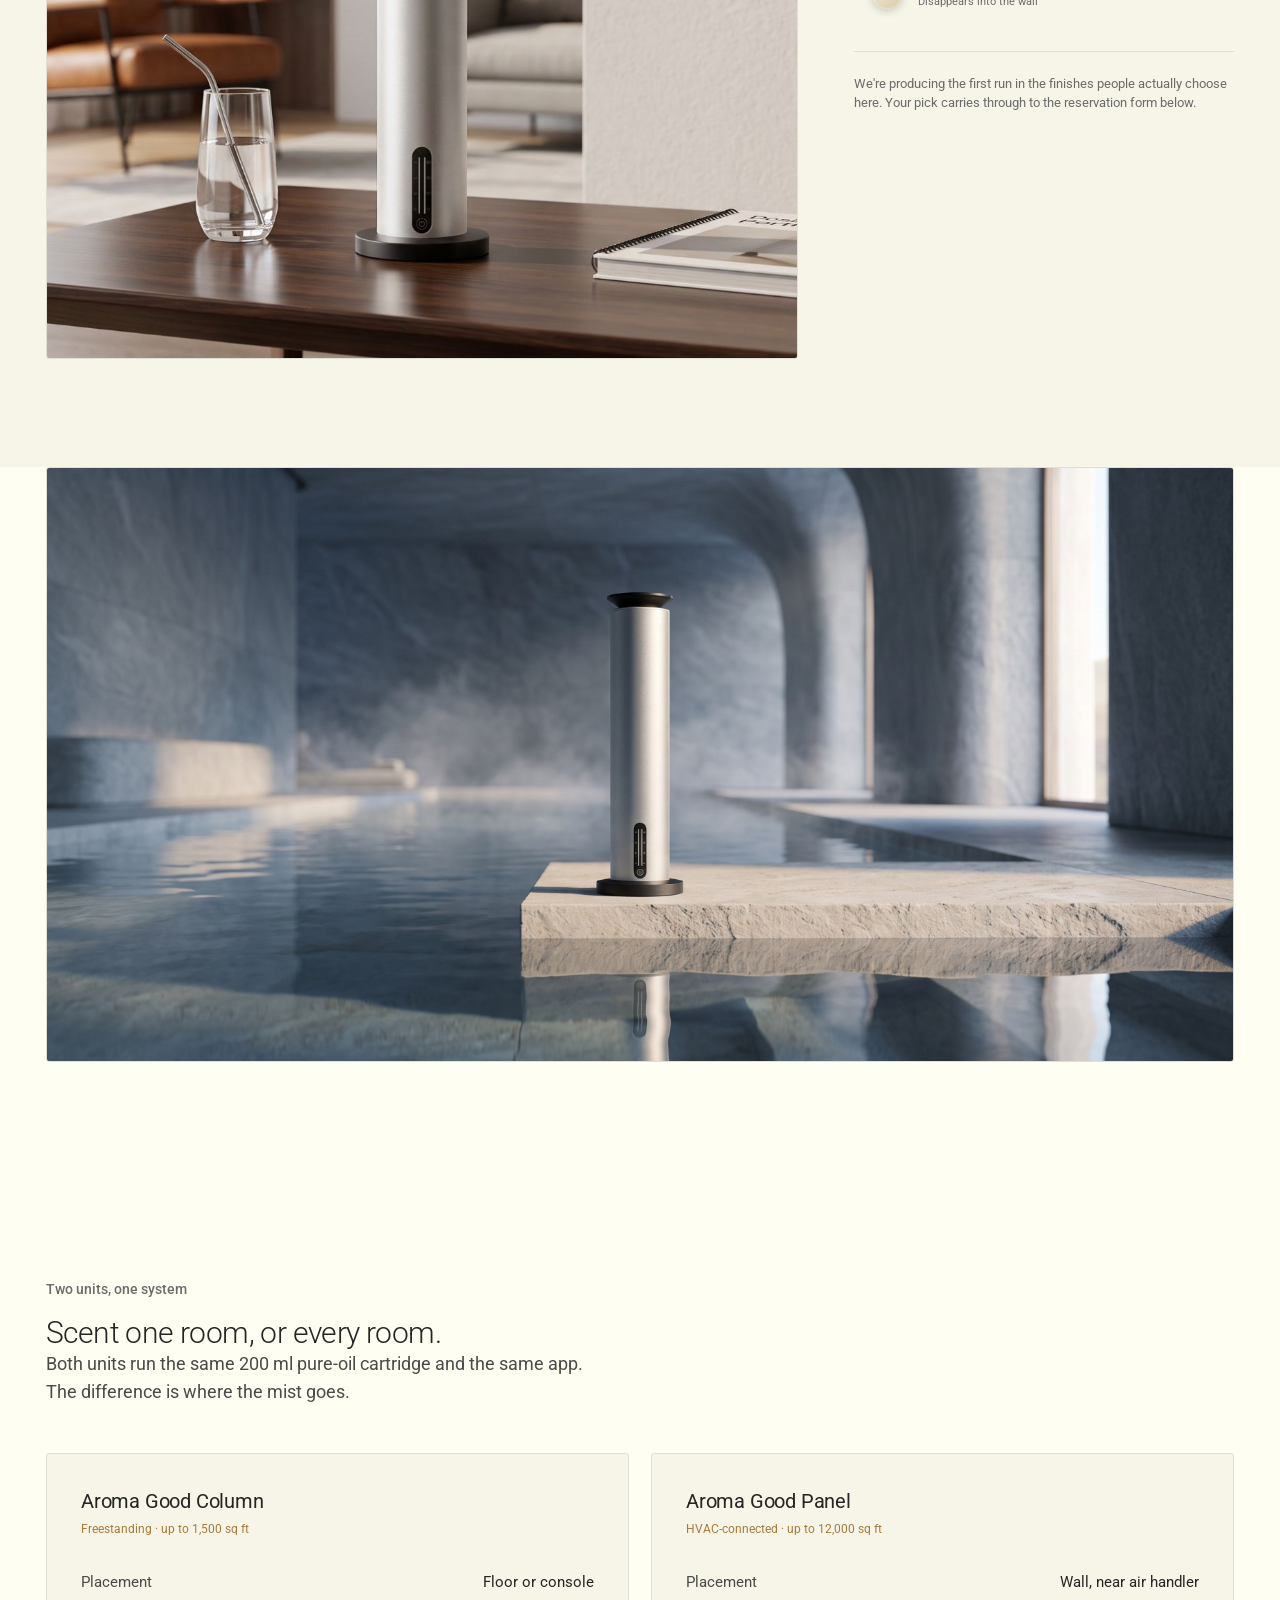
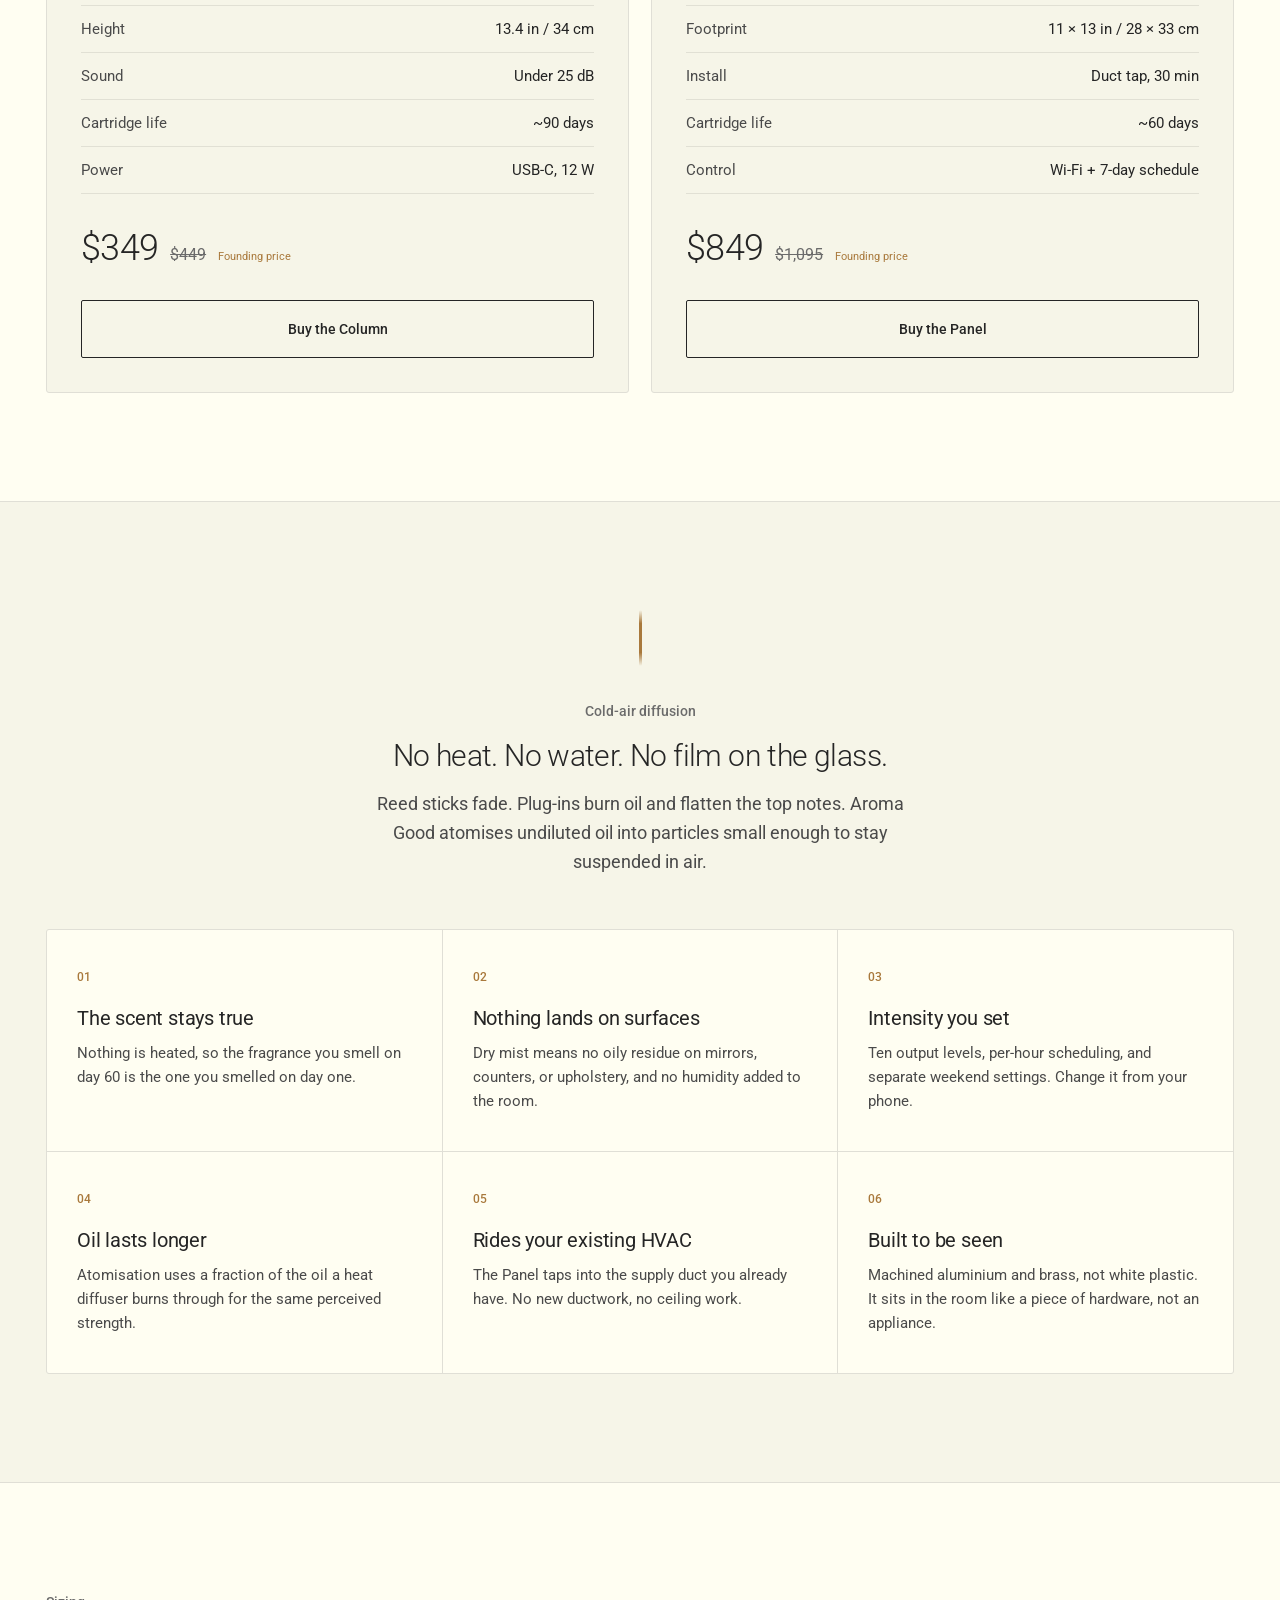
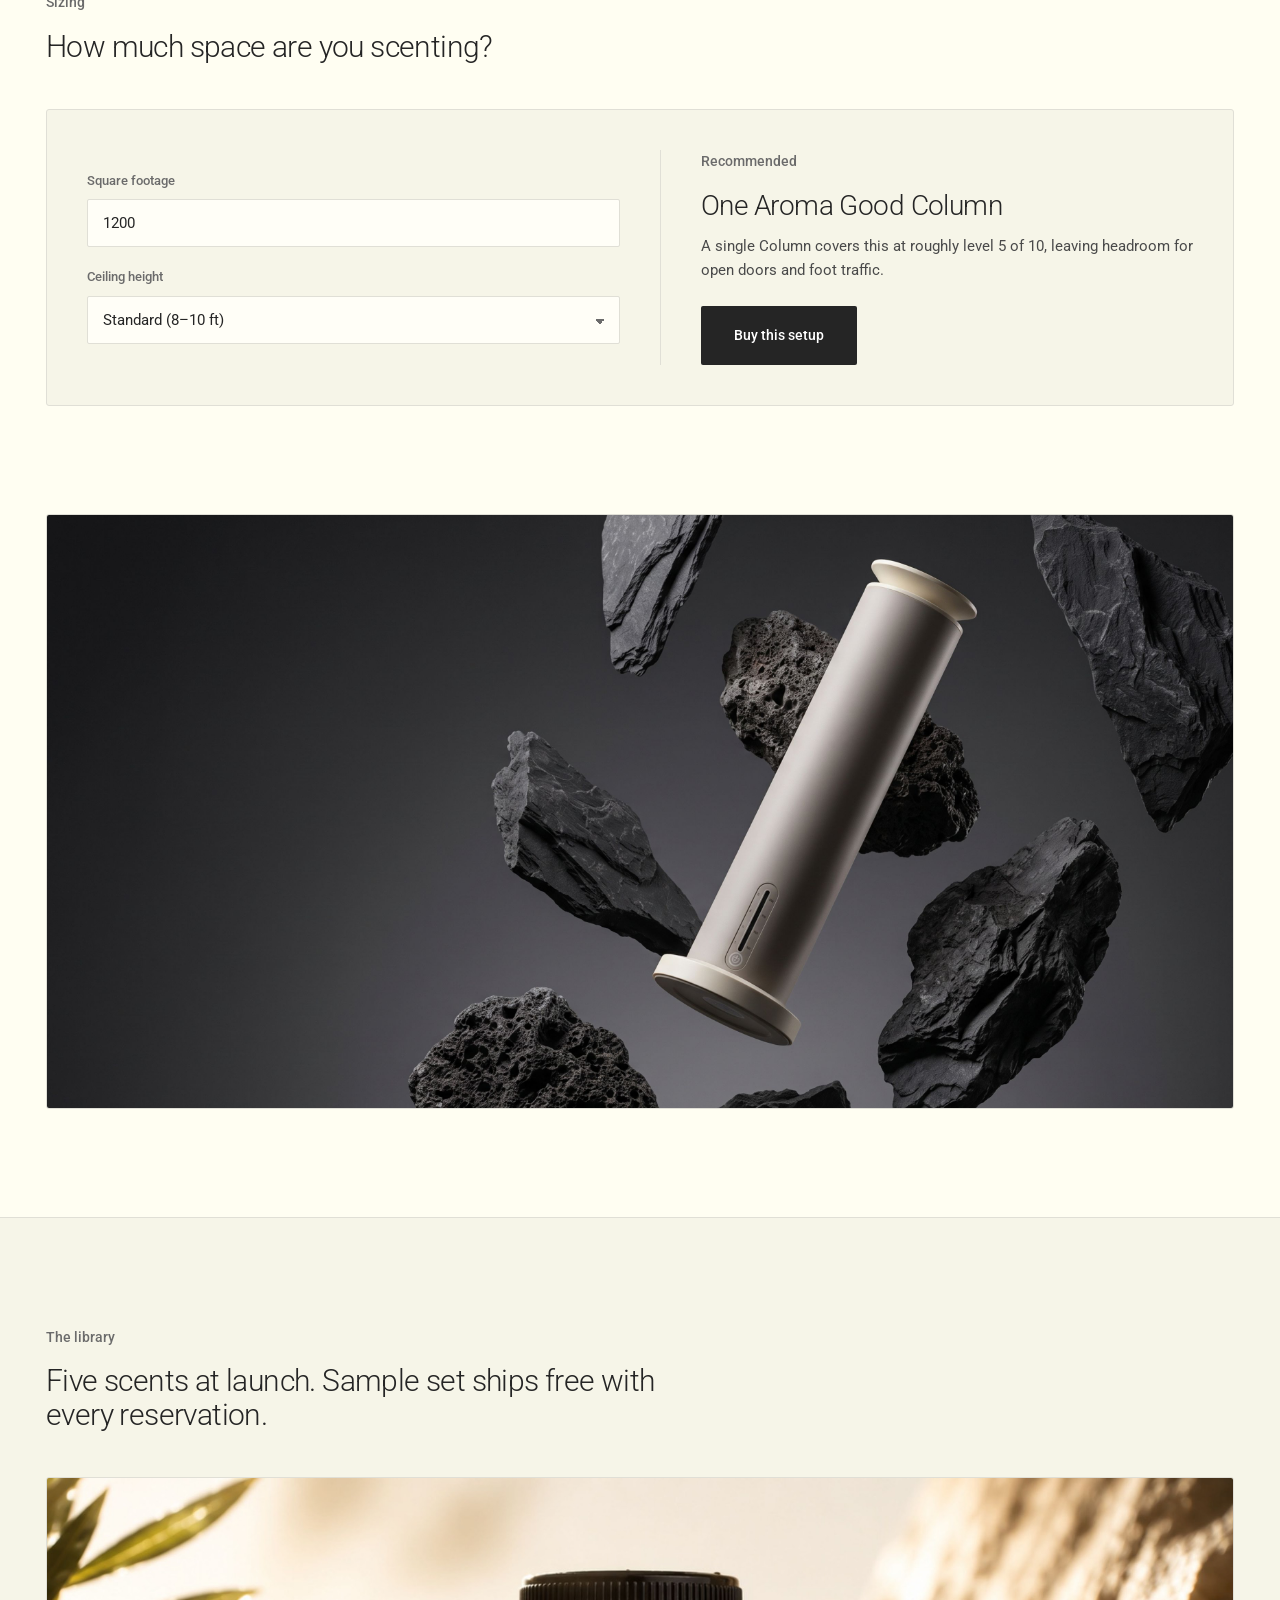
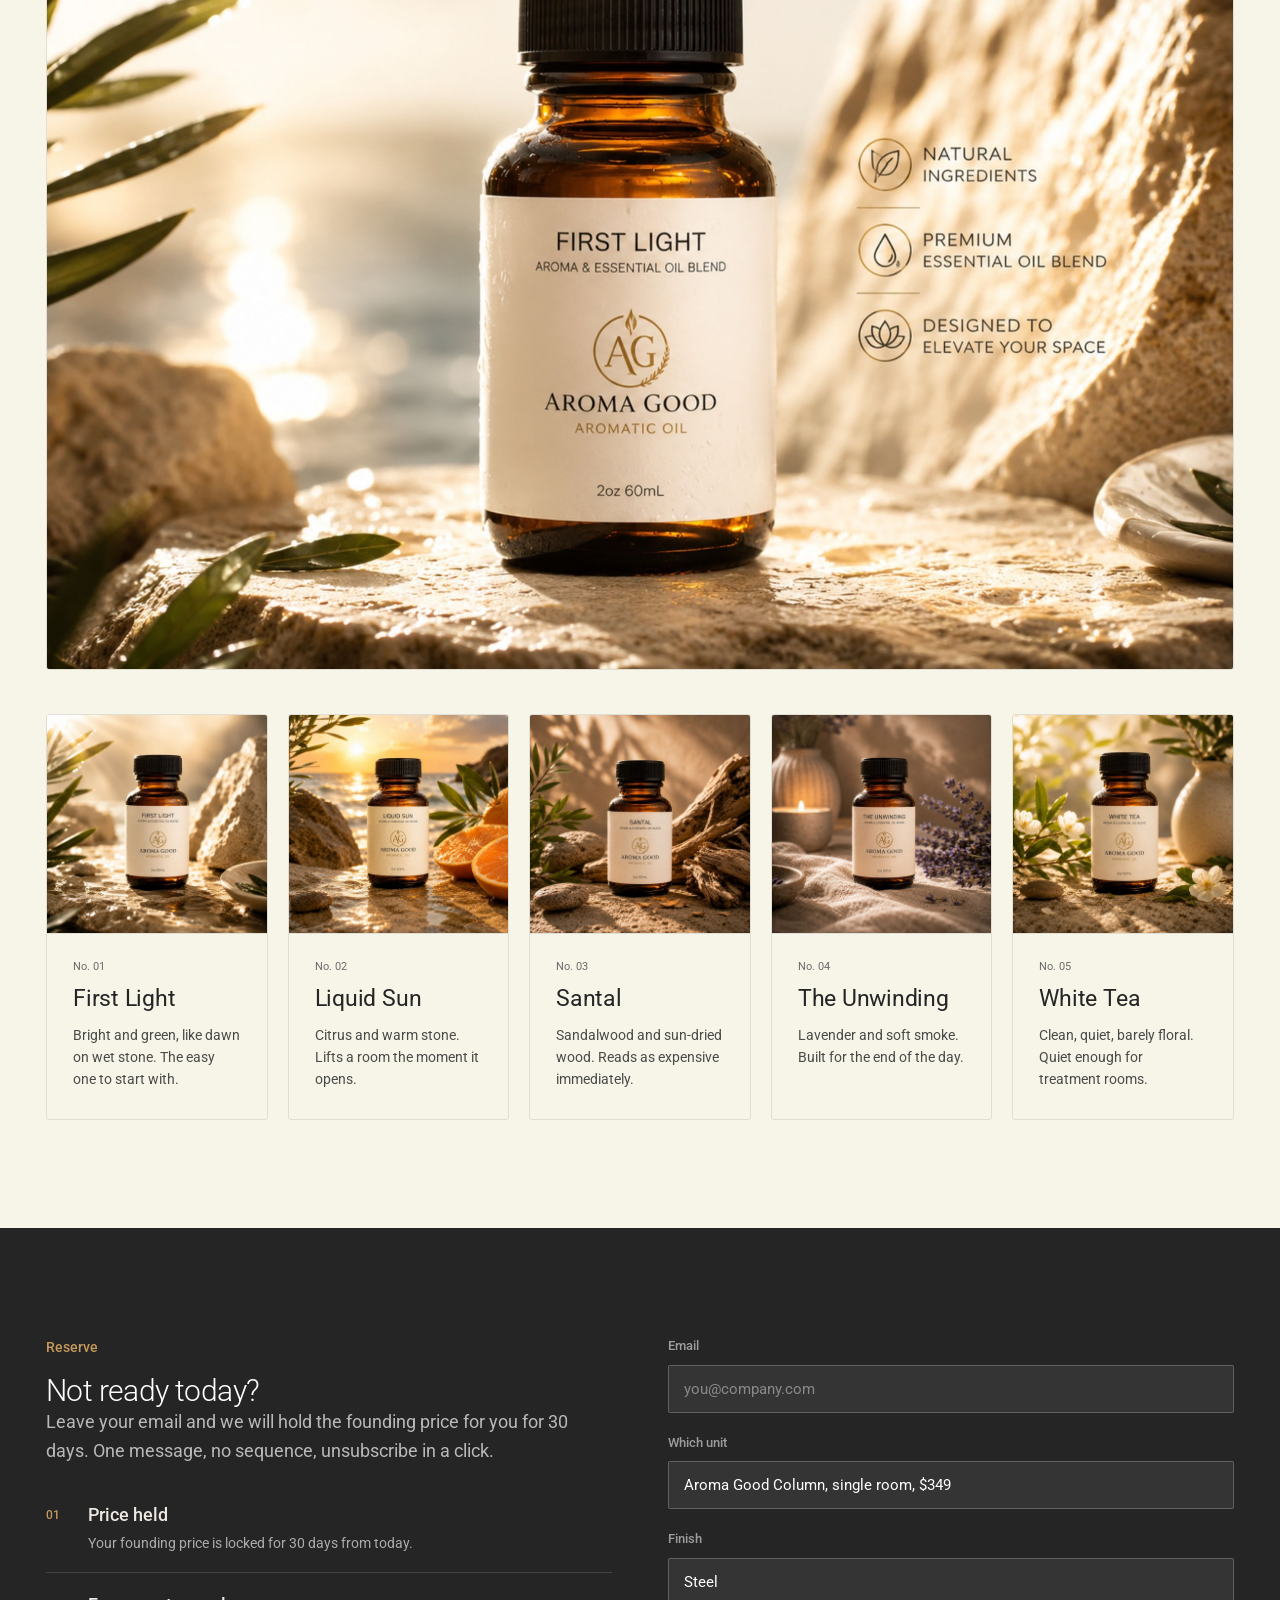
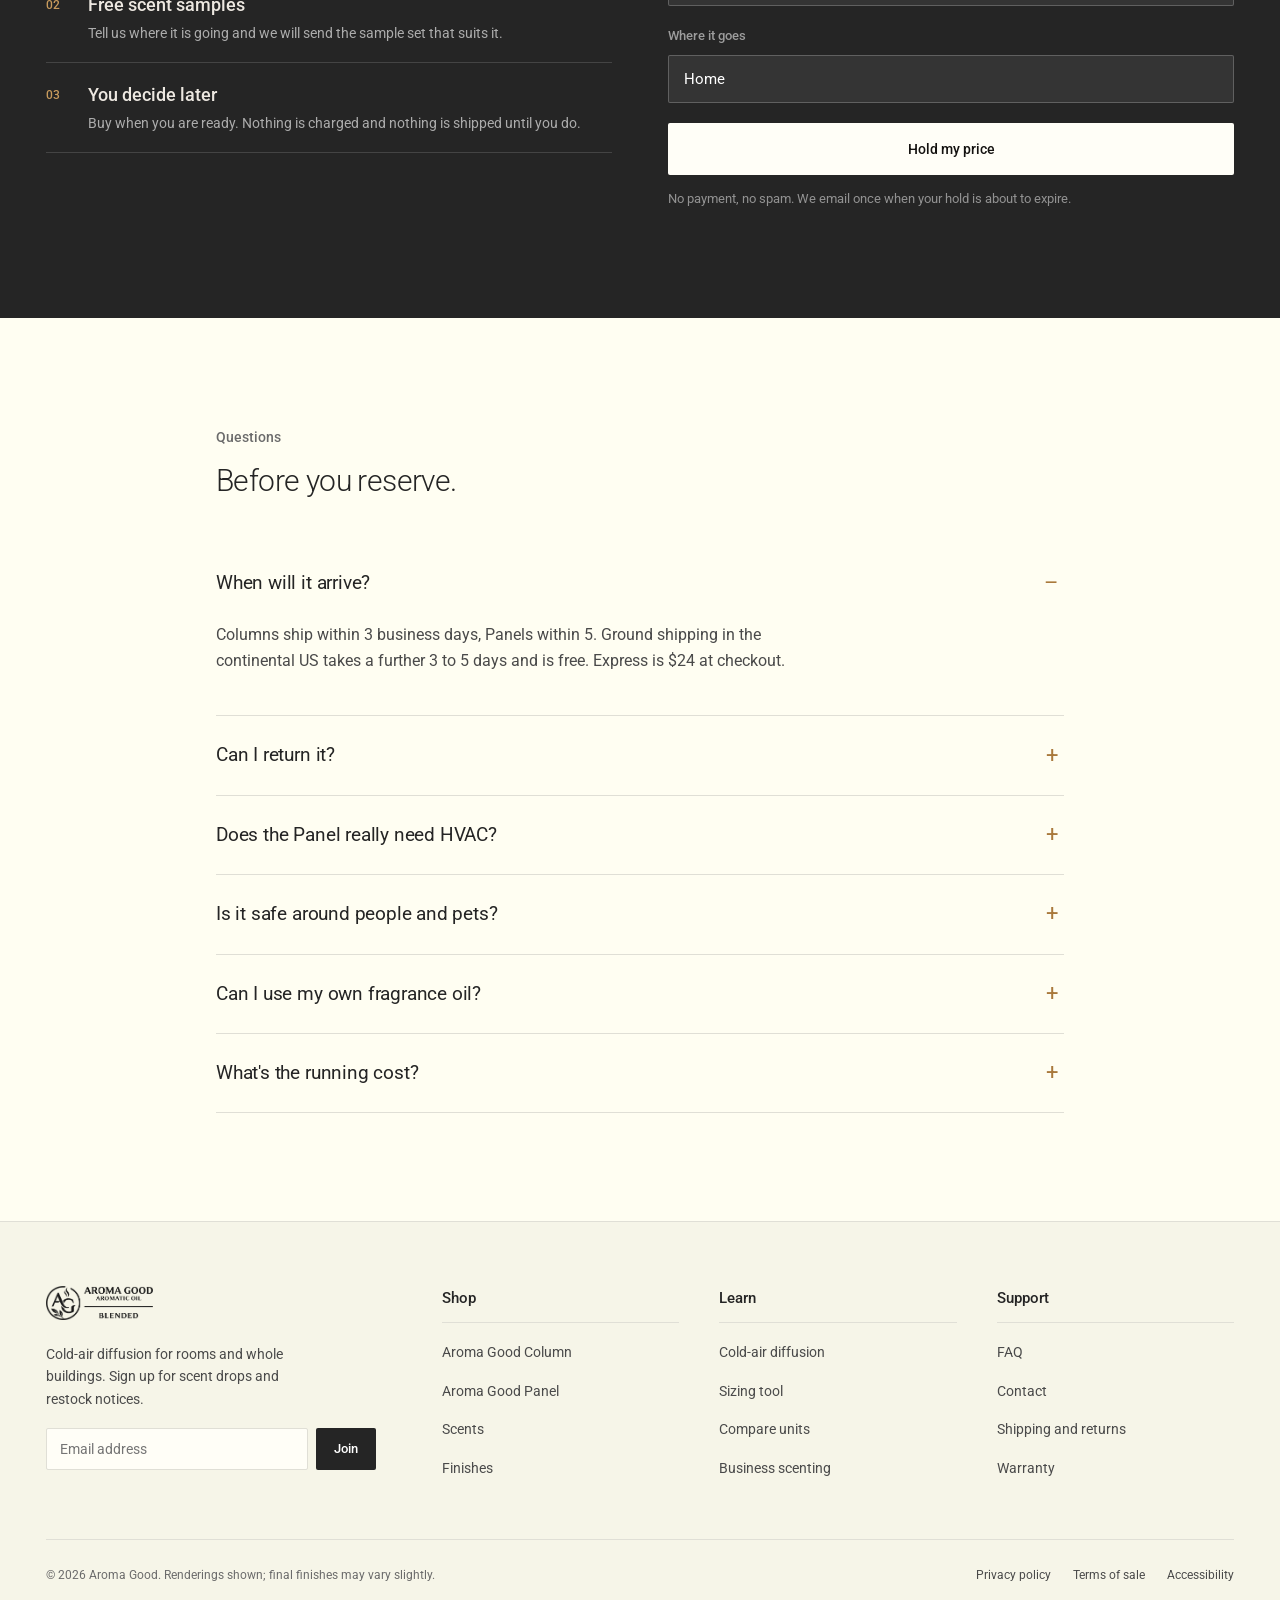
==== commit 5ab8a080: "main" ====
--- a/index.html
+++ b/index.html
@@ -8,8 +8,8 @@
 <link rel="canonical" href="https://aroma7.com/">
 <meta property="og:type" content="website">
 <meta property="og:title" content="Aroma Good | Cold-air scent diffusion">
-<meta property="og:description" content="Pure fragrance oil, diffused as a dry mist. Five finishes. Reserve one of the first 500 units.">
-<meta property="og:image" content="assets/og-aroma7.jpg">
+<meta property="og:description" content="Pure fragrance oil, diffused as a dry mist. Three finishes. Reserve one of the first 500 units.">
+<meta property="og:image" content="assets/banner-spa-steel.jpg">
 <meta name="twitter:card" content="summary_large_image">
 <link rel="icon" type="image/png" href="assets/logo-mark.png">
 <link rel="apple-touch-icon" href="assets/logo-mark.png">
@@ -22,19 +22,19 @@
    Token names kept from the dark build so page rules keep working.
    ============================================================ */
 :root{
-  --ink:#FFFFFF;                 /* page ground        */
-  --ink-2:#F7F4F0;               /* soft band          */
-  --stone:#EFEAE2;               /* deeper band        */
-  --clay:#8C8479;                /* labels, tertiary   */
-  --sand:#141210;                /* primary text       */
-  --sand-dim:#6E6862;            /* secondary text     */
-  --linen:#EFEAE2;
+  --ink:#FFFEF2;                 /* page ground        */
+  --ink-2:#F6F5E8;               /* soft band          */
+  --stone:#EBEADE;               /* deeper band        */
+  --clay:#6B6B6B;                /* labels, tertiary   */
+  --sand:#252525;                /* primary text       */
+  --sand-dim:#4A4A4A;            /* secondary text     */
+  --linen:#EBEADE;
   --gold:#A9793C;
   --gold-lite:#8A6230;           /* hover: darker on light ground */
   --accent:#A9793C;              /* retinted by the finish selector */
   --accent-soft:rgba(169,121,60,.10);
-  --edge:rgba(20,18,16,.13);
-  --dark:#141210;                /* inverse bands      */
+  --edge:#E0DFD6;
+  --dark:#252525;                /* inverse bands      */
   --display:"Roboto","Helvetica Neue",Arial,sans-serif;
   --body:"Roboto","Helvetica Neue",Arial,sans-serif;
   --maxw:1240px;
@@ -52,24 +52,24 @@
 .wrap{width:100%;max-width:var(--maxw);margin:0 auto;padding:0 26px}
 
 /* --- announcement bar --- */
-.ann{background:var(--dark);color:#EFE9E1;text-align:center;font-size:11px;
-  letter-spacing:.2em;text-transform:uppercase;height:40px;position:relative;overflow:hidden}
+.ann{background:var(--dark);color:#EFE9E1;text-align:center;font-size:13px;
+  letter-spacing:0;text-transform:none;height:40px;position:relative;overflow:hidden}
 .ann span{position:absolute;inset:0;display:flex;align-items:center;justify-content:center;
   opacity:0;transition:opacity .5s ease;padding:0 16px}
 .ann span.on{opacity:1}
 
 /* --- type --- */
 .eyebrow{
-  font-family:var(--body);font-size:11px;font-weight:500;letter-spacing:.26em;
-  text-transform:uppercase;color:var(--clay);margin:0 0 16px;
+  font-family:var(--body);font-size:14px;font-weight:500;letter-spacing:0;
+  text-transform:none;color:var(--clay);margin:0 0 16px;
 }
 h1,h2,h3{font-family:var(--display);font-weight:300;line-height:1.12;margin:0;letter-spacing:-.02em}
-h1{font-size:clamp(38px,5.2vw,62px)}
-h2{font-size:clamp(27px,3.4vw,40px)}
+h1{font-size:clamp(32px,4.2vw,52px)}
+h2{font-size:clamp(24px,2.6vw,30px)}
 h3{font-size:20px;line-height:1.3;font-weight:400;letter-spacing:-.01em}
 p{margin:0 0 18px}
 .lede{font-size:18px;color:var(--sand-dim);max-width:54ch}
-.sect{padding:92px 0;position:relative}
+.sect{padding:108px 0;position:relative}
 .sect-head{max-width:660px;margin-bottom:46px}
 
 /* --- the vent slot motif --- */
@@ -79,7 +79,7 @@
 /* --- buttons --- */
 .btn{
   display:inline-flex;align-items:center;justify-content:center;gap:10px;
-  font-family:var(--body);font-size:12px;font-weight:500;letter-spacing:.16em;text-transform:uppercase;
+  font-family:var(--body);font-size:14px;font-weight:500;letter-spacing:0;text-transform:none;
   padding:17px 32px;border-radius:2px;border:1px solid transparent;cursor:pointer;white-space:nowrap;
   text-decoration:none;transition:background .18s ease,color .18s ease,border-color .18s ease;
 }
@@ -91,23 +91,23 @@
 
 /* ============================ HEADER ============================ */
 .hdr{position:sticky;top:0;z-index:60;backdrop-filter:blur(14px);
-  background:rgba(255,255,255,.92);border-bottom:1px solid var(--edge)}
+  background:rgba(255,254,242,.94);border-bottom:1px solid var(--edge)}
 .hdr-in{display:flex;align-items:center;justify-content:space-between;height:70px}
-.mark{font-family:var(--display);font-size:21px;font-weight:500;letter-spacing:.2em;text-transform:uppercase;text-decoration:none}
+.mark{font-family:var(--display);font-size:21px;font-weight:500;letter-spacing:0;text-transform:none;text-decoration:none}
 .mark span{color:var(--accent)}
 .mark{display:inline-flex;align-items:center}
 .mark img{height:42px;width:auto}
 .mark-sm img{height:34px}
 @media(max-width:420px){.mark img{height:34px}}
 .hdr-nav{display:flex;align-items:center;gap:32px}
-.hdr-nav a{font-size:11px;font-weight:500;letter-spacing:.18em;text-transform:uppercase;text-decoration:none;color:var(--sand)}
+.hdr-nav a{font-size:14px;font-weight:500;letter-spacing:0;text-transform:none;text-decoration:none;color:var(--sand)}
 .hdr-nav a:hover{color:var(--accent)}
-.hdr .btn{padding:12px 22px;font-size:10px}
+.hdr .btn{padding:13px 24px;font-size:13px}
 @media(max-width:860px){.hdr-nav a{display:none}}
 
 .field{margin-bottom:20px}
-.field label{display:block;font-size:11px;font-weight:500;letter-spacing:.18em;text-transform:uppercase;color:var(--clay);margin-bottom:8px}
-.field input,.field select{width:100%;background:#FFF;border:1px solid var(--edge);color:var(--sand);
+.field label{display:block;font-size:13px;font-weight:500;letter-spacing:0;text-transform:none;color:var(--clay);margin-bottom:8px}
+.field input,.field select{width:100%;background:#FFFEF7;border:1px solid var(--edge);color:var(--sand);
   font-family:var(--body);font-size:15px;font-weight:400;padding:14px 15px;border-radius:2px}
 .field input:focus,.field select:focus{outline:2px solid var(--accent);outline-offset:1px;border-color:transparent}
 .field select{appearance:none;-webkit-appearance:none;padding-right:40px;cursor:pointer;
@@ -120,18 +120,19 @@
 /* ============================ FOOTER ============================ */
 .ftr{border-top:1px solid var(--edge);background:var(--ink-2);padding:64px 0 110px;font-size:14px}
 .ftr-top{display:grid;grid-template-columns:1.5fr repeat(3,1fr);gap:40px;padding-bottom:44px;border-bottom:1px solid var(--edge)}
-.ftr h4{font-size:11px;font-weight:500;letter-spacing:.2em;text-transform:uppercase;color:var(--sand);margin:0 0 16px}
+.ftr h4{font-size:15px;font-weight:500;letter-spacing:0;text-transform:none;color:var(--sand);
+  margin:0 0 18px;padding-bottom:12px;border-bottom:1px solid var(--edge)}
 .ftr ul{list-style:none;margin:0;padding:0}
-.ftr li{margin-bottom:10px}
+.ftr li{margin-bottom:16px}
 .ftr a{color:var(--sand-dim);text-decoration:none}
 .ftr a:hover{color:var(--accent)}
 .ftr .news p{color:var(--sand-dim);font-size:14px;max-width:34ch}
 .ftr-form{display:flex;gap:8px;max-width:330px}
-.ftr-form input{flex:1;background:#FFF;border:1px solid var(--edge);border-radius:2px;padding:12px 13px;
+.ftr-form input{flex:1;background:#FFFEF7;border:1px solid var(--edge);border-radius:2px;padding:12px 13px;
   font-family:var(--body);font-size:14px;color:var(--sand)}
 .ftr-form input:focus{outline:2px solid var(--accent);outline-offset:1px}
 .ftr-form button{background:var(--dark);color:#FFF;border:0;border-radius:2px;padding:0 18px;cursor:pointer;
-  font-family:var(--body);font-size:10px;font-weight:500;letter-spacing:.16em;text-transform:uppercase}
+  font-family:var(--body);font-size:13px;font-weight:500;letter-spacing:0;text-transform:none}
 .ftr-bot{display:flex;justify-content:space-between;gap:20px;flex-wrap:wrap;align-items:center;
   padding-top:26px;color:var(--clay);font-size:12px}
 .ftr-bot nav{display:flex;gap:22px;flex-wrap:wrap}
@@ -143,9 +144,9 @@
   padding:11px 16px;background:rgba(255,255,255,.97);backdrop-filter:blur(12px);border-top:1px solid var(--edge);
   box-shadow:0 -6px 24px rgba(20,18,16,.07)}
 .dock .btn{flex:1;padding:15px 10px}
-.dock span{font-size:12px;font-weight:500;letter-spacing:.12em;text-transform:uppercase;color:var(--sand)}
+.dock span{font-size:12px;font-weight:500;letter-spacing:0;text-transform:none;color:var(--sand)}
 @media(max-width:720px){.dock{display:flex}.ftr{padding-bottom:104px}
-  .btn{padding:16px 20px;font-size:11px;letter-spacing:.12em}}
+  .btn{padding:16px 20px;font-size:11px;letter-spacing:0}}
 
 /* --- reveal --- */
 .rv{opacity:0;transform:translateY(16px);transition:opacity .7s ease,transform .7s ease}
@@ -165,7 +166,7 @@
 .hero h1{margin-bottom:22px}
 .hero h1 em{font-style:normal;font-weight:400;color:var(--accent)}
 .hero-note{display:flex;flex-wrap:wrap;gap:10px 26px;margin:30px 0 34px;
-  font-size:13px;letter-spacing:.12em;text-transform:uppercase;color:var(--sand-dim)}
+  font-size:13px;letter-spacing:0;text-transform:none;color:var(--sand-dim)}
 .hero-note span{display:flex;align-items:center;gap:8px}
 .hero-note span::before{content:"";width:4px;height:4px;border-radius:50%;background:var(--accent)}
 .hero-cta{display:flex;flex-wrap:wrap;gap:14px}
@@ -173,14 +174,14 @@
 .hero-shot{position:relative}
 .hero-shot img{width:100%;border-radius:3px}
 .hero-shot::after{content:"";position:absolute;inset:0;border:1px solid var(--edge);border-radius:3px;pointer-events:none}
-.shot-tag{position:absolute;left:0;bottom:-34px;font-size:11px;letter-spacing:.28em;text-transform:uppercase;color:var(--clay)}
+.shot-tag{position:absolute;left:0;bottom:-34px;font-size:11px;letter-spacing:0;text-transform:none;color:var(--clay)}
 @media(max-width:900px){.hero-in{grid-template-columns:1fr;gap:36px}.hero{padding-top:48px}.shot-tag{position:static;margin-top:12px}}
 
 /* --- marquee strip --- */
 .strip{border-top:1px solid var(--edge);border-bottom:1px solid var(--edge);margin-top:74px;
   padding:20px 0;overflow:hidden;background:var(--ink-2)}
 .strip-in{display:flex;gap:56px;white-space:nowrap;animation:slide 34s linear infinite;
-  font-size:12px;letter-spacing:.3em;text-transform:uppercase;color:var(--clay)}
+  font-size:12px;letter-spacing:0;text-transform:none;color:var(--clay)}
 .strip-in span{display:flex;align-items:center;gap:56px}
 .strip-in span::after{content:"\00B7";color:var(--accent)}
 @keyframes slide{from{transform:translateX(0)}to{transform:translateX(-50%)}}
@@ -200,14 +201,14 @@
 .swatches{display:flex;flex-direction:column;gap:2px}
 .sw{display:flex;align-items:center;gap:16px;padding:15px 16px;background:transparent;
   border:1px solid transparent;border-left:2px solid transparent;cursor:pointer;text-align:left;
-  color:var(--sand-dim);font-family:var(--body);font-size:14px;letter-spacing:.1em;text-transform:uppercase;
+  color:var(--sand-dim);font-family:var(--body);font-size:14px;letter-spacing:0;text-transform:none;
   transition:background .2s ease,color .2s ease,border-color .2s ease;width:100%}
 .sw:hover{background:rgba(20,18,16,.035);color:var(--sand)}
 .sw[aria-pressed="true"]{background:rgba(20,18,16,.05);color:var(--sand);border-left-color:var(--accent)}
 .sw i{width:30px;height:30px;border-radius:50%;flex:none;display:block;
   box-shadow:inset 0 0 0 1px rgba(255,255,255,.22),0 2px 8px rgba(20,18,16,.22)}
 .sw b{font-weight:400}
-.sw small{display:block;font-size:11px;letter-spacing:.16em;color:var(--clay);text-transform:uppercase}
+.sw small{display:block;font-size:11px;letter-spacing:0;color:var(--clay);text-transform:none}
 .finish-count{margin-top:26px;padding-top:22px;border-top:1px solid var(--edge);
   font-size:13px;color:var(--clay);line-height:1.5}
 @media(max-width:900px){.finish-grid{grid-template-columns:1fr;gap:32px}}
@@ -217,7 +218,7 @@
 .unit{border:1px solid var(--edge);border-radius:3px;padding:34px;background:var(--ink-2);
   display:flex;flex-direction:column}
 .unit h3{margin-bottom:6px}
-.unit .cov{font-size:12px;letter-spacing:.22em;text-transform:uppercase;color:var(--accent);margin-bottom:20px}
+.unit .cov{font-size:12px;letter-spacing:0;text-transform:none;color:var(--accent);margin-bottom:20px}
 .unit ul{list-style:none;margin:0 0 26px;padding:0;flex:1}
 .unit li{padding:11px 0;border-bottom:1px solid rgba(20,18,16,.09);font-size:15px;color:var(--sand-dim);
   display:flex;justify-content:space-between;gap:16px}
@@ -225,14 +226,14 @@
 .price{display:flex;align-items:baseline;gap:12px;margin-bottom:22px}
 .price strong{font-family:var(--display);font-size:36px;font-weight:300;letter-spacing:-.02em;color:var(--sand)}
 .price del{color:var(--clay);font-size:16px}
-.price em{font-style:normal;font-size:11px;letter-spacing:.2em;text-transform:uppercase;color:var(--accent)}
+.price em{font-style:normal;font-size:11px;letter-spacing:0;text-transform:none;color:var(--accent)}
 @media(max-width:820px){.units{grid-template-columns:1fr}}
 
 /* ============================ HOW / BENEFITS ============================ */
 .bens{display:grid;grid-template-columns:repeat(3,1fr);gap:1px;background:var(--edge);
   border:1px solid var(--edge);border-radius:3px;overflow:hidden}
 .ben{background:var(--ink);padding:38px 30px}
-.ben .n{font-family:var(--display);font-size:12px;font-weight:500;color:var(--accent);margin-bottom:18px;letter-spacing:.24em}
+.ben .n{font-family:var(--display);font-size:12px;font-weight:500;color:var(--accent);margin-bottom:18px;letter-spacing:0}
 .ben h3{font-size:20px;margin-bottom:10px}
 .ben p{font-size:15px;color:var(--sand-dim);margin:0}
 @media(max-width:860px){.bens{grid-template-columns:1fr}}
@@ -255,7 +256,7 @@
   transition:border-color .2s ease,transform .2s ease}
 .scent-body{padding:24px 26px 28px}
 .scent:hover{border-color:var(--accent);transform:translateY(-3px);box-shadow:0 12px 30px rgba(20,18,16,.07)}
-.scent .no{font-size:11px;letter-spacing:.26em;color:var(--clay);text-transform:uppercase}
+.scent .no{font-size:11px;letter-spacing:0;color:var(--clay);text-transform:none}
 .scent h3{font-size:23px;font-weight:400;margin:8px 0 10px}
 .scent p{font-size:14px;color:var(--sand-dim);margin:0}
 @media(max-width:1080px){.scents{grid-template-columns:repeat(3,1fr)}}
@@ -272,12 +273,12 @@
 .res-form .field label{color:rgba(255,255,255,.55)}
 .res-form .field input,.res-form .field select{background:rgba(255,255,255,.07);border-color:rgba(255,255,255,.22);color:#FFF}
 .res-form .field input::placeholder{color:rgba(255,255,255,.42)}
-.res-form .btn-primary{background:#FFF;color:#141210;width:100%}
+.res-form .btn-primary{background:#FFFEF7;color:#141210;width:100%}
 .res-form .btn-primary:hover{background:#E4DDD3}
 .res-fine{font-size:13px;color:rgba(255,255,255,.5);margin:14px 0 0}
 .res-list{list-style:none;margin:0;padding:0}
 .res-list li{display:flex;gap:16px;padding:18px 0;border-bottom:1px solid rgba(255,255,255,.14)}
-.res-list .k{font-family:var(--display);font-size:12px;font-weight:500;letter-spacing:.16em;color:#C79A5C;flex:none;width:26px;padding-top:5px}
+.res-list .k{font-family:var(--display);font-size:12px;font-weight:500;letter-spacing:0;color:#C79A5C;flex:none;width:26px;padding-top:5px}
 .res-list b{display:block;font-weight:500;font-family:var(--display);font-size:18px;margin-bottom:3px}
 .res-list p{margin:0;font-size:14px;color:rgba(255,255,255,.62);line-height:1.5}
 .res-ok{display:none;background:rgba(255,255,255,.07);border:1px solid rgba(255,255,255,.22);border-radius:3px;padding:34px}
@@ -336,7 +337,7 @@
         <span>Cold-air diffusion</span>
         <span>HVAC-ready</span>
         <span>App scheduling</span>
-        <span>Five finishes</span>
+        <span>Three finishes</span>
       </div>
       <div class="hero-cta">
         <a class="btn btn-primary shop" href="product.html" data-cta="hero-primary">Choose your unit</a>
@@ -345,8 +346,8 @@
       <p class="hero-trust">Free shipping, 30-day returns, 2-year warranty.</p>
     </div>
     <div class="hero-shot">
-      <img id="heroShot" src="assets/aroma7-black.jpg" alt="Aroma Good diffuser in matt black with gold detailing" width="1080" height="1080" fetchpriority="high">
-      <p class="shot-tag" id="heroTag">Shown in Matt Black &amp; Gold</p>
+      <img id="heroShot" src="assets/aroma7-steel.jpg" alt="Aroma Good diffuser in brushed steel" width="1080" height="1080" fetchpriority="high">
+      <p class="shot-tag" id="heroTag">Shown in Steel</p>
     </div>
   </div>
   <div class="strip">
@@ -362,43 +363,43 @@
   <div class="wrap">
     <div class="sect-head rv">
       <p class="eyebrow">The finishes</p>
-      <h2>Five finishes. Pick the one you'd actually put in your space.</h2>
-      <p class="lede">Anodised aluminium body, solid brass collar, gold-anodised vent. Every finish ships as a matched pair: Column and Panel.</p>
+      <h2>Three finishes. Pick the one you'd actually put in your space.</h2>
+      <p class="lede">Anodised aluminium body with a matte cap and base. Every finish ships as a matched pair: Column and Panel.</p>
     </div>
     <div class="finish-grid">
       <div class="finish-stage rv">
-        <img class="on" data-key="black" src="assets/aroma7-black.jpg" alt="Aroma Good diffuser in matt black and gold" width="1080" height="1080">
-        <img data-key="blue" src="assets/aroma7-blue.jpg" alt="Aroma Good diffuser in midnight blue and gold" width="1080" height="1080" loading="lazy">
-        <img data-key="bronze" src="assets/aroma7-bronze.jpg" alt="Aroma Good diffuser in champagne bronze and gold" width="1080" height="1080" loading="lazy">
-        <img data-key="burgundy" src="assets/aroma7-burgundy.jpg" alt="Aroma Good diffuser in burgundy and gold" width="1080" height="1080" loading="lazy">
-        <img data-key="greige" src="assets/aroma7-greige.jpg" alt="Aroma Good diffuser in greige and gold" width="1080" height="1080" loading="lazy">
+        <img class="on" data-key="steel" src="assets/aroma7-steel.jpg" alt="Aroma Good diffuser in brushed steel" width="1080" height="1080">
+        <img data-key="charcoal" src="assets/aroma7-charcoal.jpg" alt="Aroma Good diffuser in charcoal" width="1080" height="1080" loading="lazy">
+        <img data-key="cream" src="assets/aroma7-cream.jpg" alt="Aroma Good diffuser in cream" width="1080" height="1080" loading="lazy">
       </div>
       <div class="rv">
         <div class="swatches" role="group" aria-label="Choose a finish">
-          <button class="sw" type="button" data-key="black" data-name="Matt Black &amp; Gold" data-accent="#C9A15A" aria-pressed="true">
-            <i style="background:linear-gradient(140deg,#3A3632,#100F0D)"></i>
-            <b>Matt Black &amp; Gold<small>The default answer</small></b>
+          <button class="sw" type="button" data-key="steel" data-name="Steel" data-accent="#7C8790" aria-pressed="true">
+            <i style="background:linear-gradient(140deg,#C9CDD1,#7A7F84)"></i>
+            <b>Steel<small>The default answer</small></b>
           </button>
-          <button class="sw" type="button" data-key="blue" data-name="Midnight Blue &amp; Gold" data-accent="#7C93BF" aria-pressed="false">
-            <i style="background:linear-gradient(140deg,#33456B,#141C2E)"></i>
-            <b>Midnight Blue &amp; Gold<small>Warm rooms, cool contrast</small></b>
+          <button class="sw" type="button" data-key="charcoal" data-name="Charcoal" data-accent="#5B5B5C" aria-pressed="false">
+            <i style="background:linear-gradient(140deg,#4A4A4B,#161616)"></i>
+            <b>Charcoal<small>Reads as hardware, not tech</small></b>
           </button>
-          <button class="sw" type="button" data-key="bronze" data-name="Champagne Bronze &amp; Gold" data-accent="#C8A882" aria-pressed="false">
-            <i style="background:linear-gradient(140deg,#C6AE8C,#6E5B44)"></i>
-            <b>Champagne Bronze &amp; Gold<small>Reads as hardware, not tech</small></b>
-          </button>
-          <button class="sw" type="button" data-key="burgundy" data-name="Burgundy &amp; Gold" data-accent="#B07A73" aria-pressed="false">
-            <i style="background:linear-gradient(140deg,#6B3B36,#2C1614)"></i>
-            <b>Burgundy &amp; Gold<small>For dark, panelled interiors</small></b>
-          </button>
-          <button class="sw" type="button" data-key="greige" data-name="Greige &amp; Gold" data-accent="#CBB79A" aria-pressed="false">
-            <i style="background:linear-gradient(140deg,#CFC0A9,#8A7A63)"></i>
-            <b>Greige &amp; Gold<small>Disappears into the wall</small></b>
+          <button class="sw" type="button" data-key="cream" data-name="Cream" data-accent="#B8A47C" aria-pressed="false">
+            <i style="background:linear-gradient(140deg,#F3ECDD,#D9CBAA)"></i>
+            <b>Cream<small>Disappears into the wall</small></b>
           </button>
         </div>
         <p class="finish-count">We're producing the first run in the finishes people actually choose here. Your pick carries through to the reservation form below.</p>
       </div>
     </div>
+  </div>
+</section>
+
+<!-- ================= LIFESTYLE BANNER: STEEL ================= -->
+<section class="sect" style="padding-top:0">
+  <div class="wrap">
+    <figure class="banner rv">
+      <img src="assets/banner-spa-steel.jpg" width="3456" height="1728" loading="lazy" decoding="async"
+           alt="Aroma Good diffuser in Steel releasing a fine dry mist on a stone ledge beside a spa pool.">
+    </figure>
   </div>
 </section>
 
@@ -441,15 +442,6 @@
   </div>
 </section>
 
-<!-- ================= BRAND BANNER ================= -->
-<section class="sect" style="padding-top:0">
-  <div class="wrap">
-    <figure class="banner rv">
-      <img src="assets/banner-diffuser.jpg" width="2000" height="1333" loading="lazy" decoding="async"
-           alt="Aroma Good diffuser in matt black on dark stone, releasing a fine dry mist, beside the Aroma Good Aromatic Oil logo and the words: Scent your space, elevate your mind.">
-    </figure>
-  </div>
-</section>
 
 <!-- ================= HOW IT WORKS ================= -->
 <section class="sect" id="how" style="background:var(--ink-2);border-top:1px solid var(--edge);border-bottom:1px solid var(--edge)">
@@ -500,6 +492,16 @@
         <a class="btn btn-primary shop" href="product.html" id="calcBuy" data-cta="calc">Buy this setup</a>
       </div>
     </div>
+  </div>
+</section>
+
+<!-- ================= LIFESTYLE BANNER: CREAM ================= -->
+<section class="sect" style="padding-top:0">
+  <div class="wrap">
+    <figure class="banner rv">
+      <img src="assets/banner-rocks-cream.jpg" width="3456" height="1728" loading="lazy" decoding="async"
+           alt="Aroma Good diffuser in Cream, tilted among dark volcanic rock, releasing a fine dry mist.">
+    </figure>
   </div>
 </section>
 
@@ -572,11 +574,9 @@
           <div class="field">
             <label for="finishSel">Finish</label>
             <select id="finishSel" name="finish">
-              <option value="Matt Black &amp; Gold">Matt Black &amp; Gold</option>
-              <option value="Midnight Blue &amp; Gold">Midnight Blue &amp; Gold</option>
-              <option value="Champagne Bronze &amp; Gold">Champagne Bronze &amp; Gold</option>
-              <option value="Burgundy &amp; Gold">Burgundy &amp; Gold</option>
-              <option value="Greige &amp; Gold">Greige &amp; Gold</option>
+              <option value="Steel">Steel</option>
+              <option value="Charcoal">Charcoal</option>
+              <option value="Cream">Cream</option>
             </select>
           </div>
           <div class="field">
@@ -822,7 +822,7 @@
 <script type="application/ld+json">
 {"@context":"https://schema.org","@type":"Product","name":"Aroma Good Cold-Air Scent Diffuser",
 "description":"Cold-air scent diffuser that atomises pure fragrance oil as a dry mist. Freestanding Column up to 1,500 sq ft; HVAC-connected Panel up to 12,000 sq ft.",
-"brand":{"@type":"Brand","name":"Aroma Good"},"image":"assets/og-aroma7.jpg",
+"brand":{"@type":"Brand","name":"Aroma Good"},"image":"assets/banner-spa-steel.jpg",
 "offers":{"@type":"AggregateOffer","priceCurrency":"USD","lowPrice":"349","highPrice":"849","availability":"https://schema.org/PreOrder"}}
 </script>
 <script>
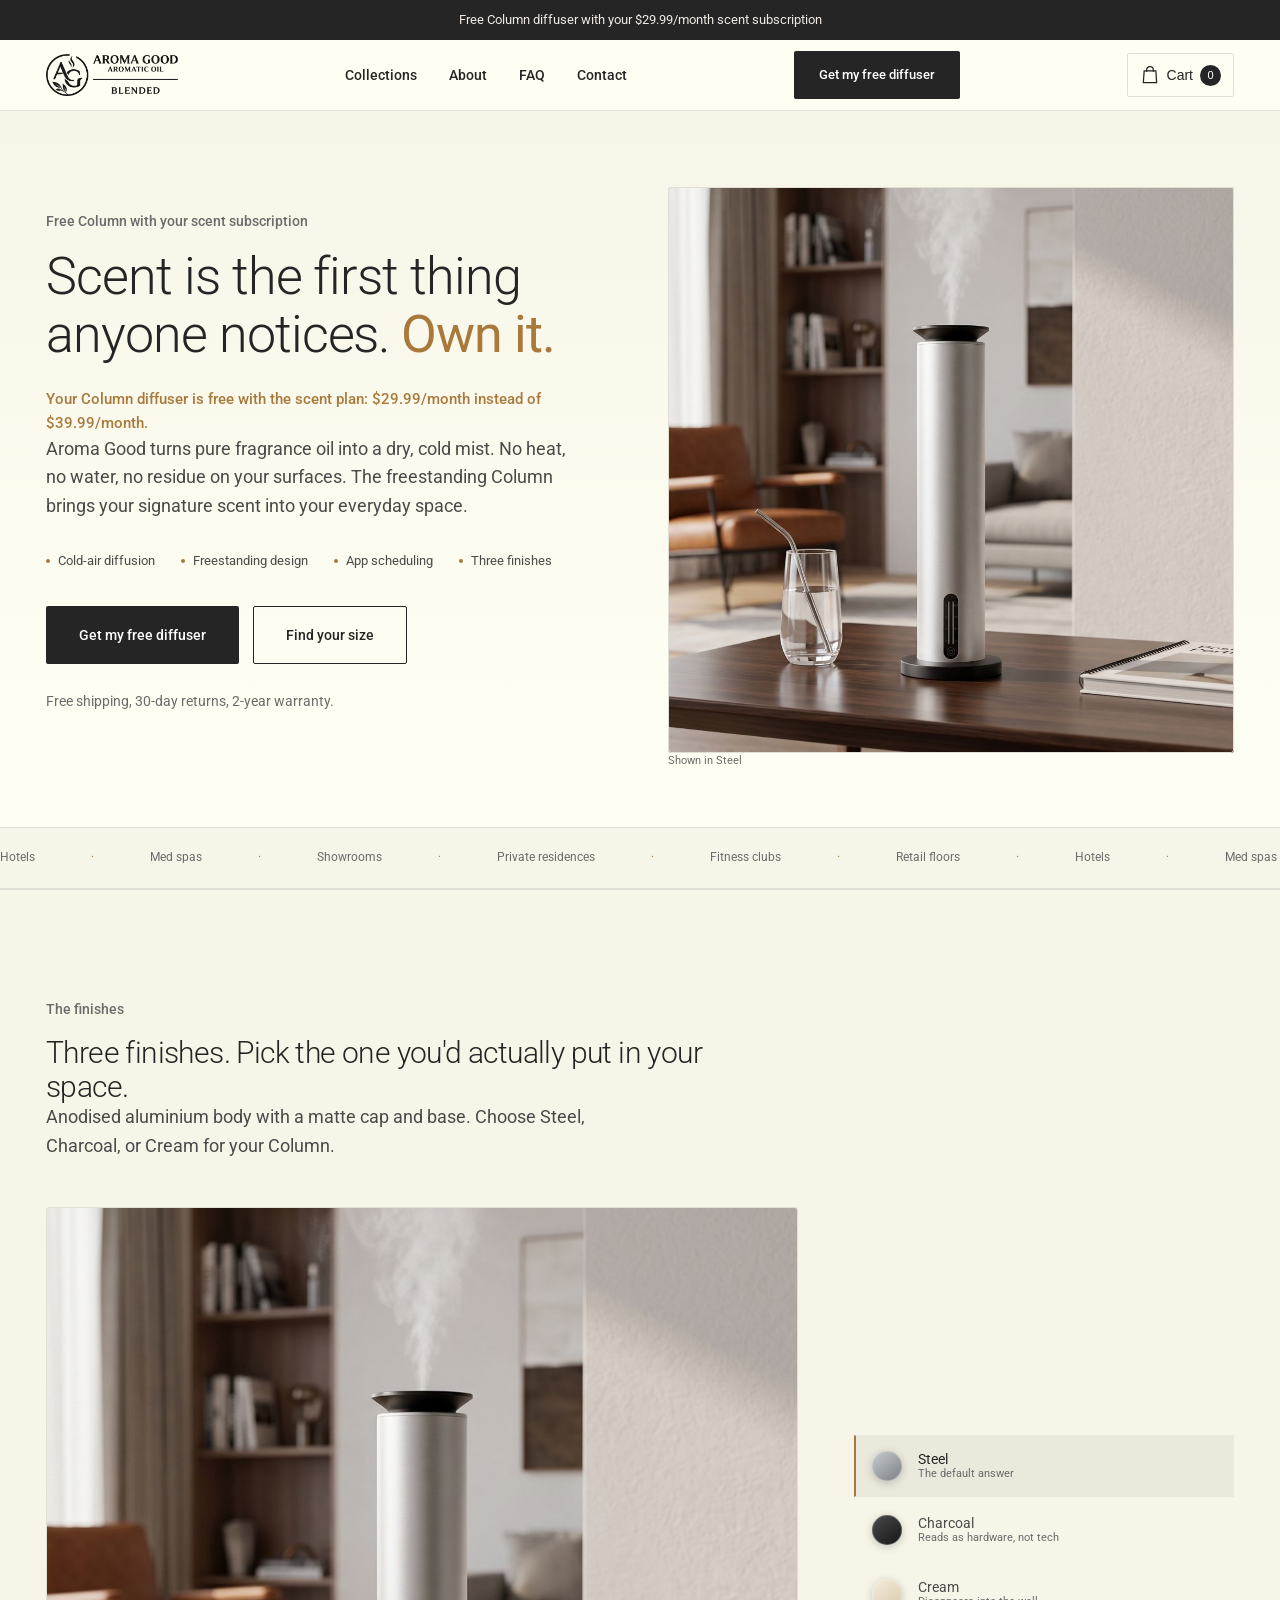
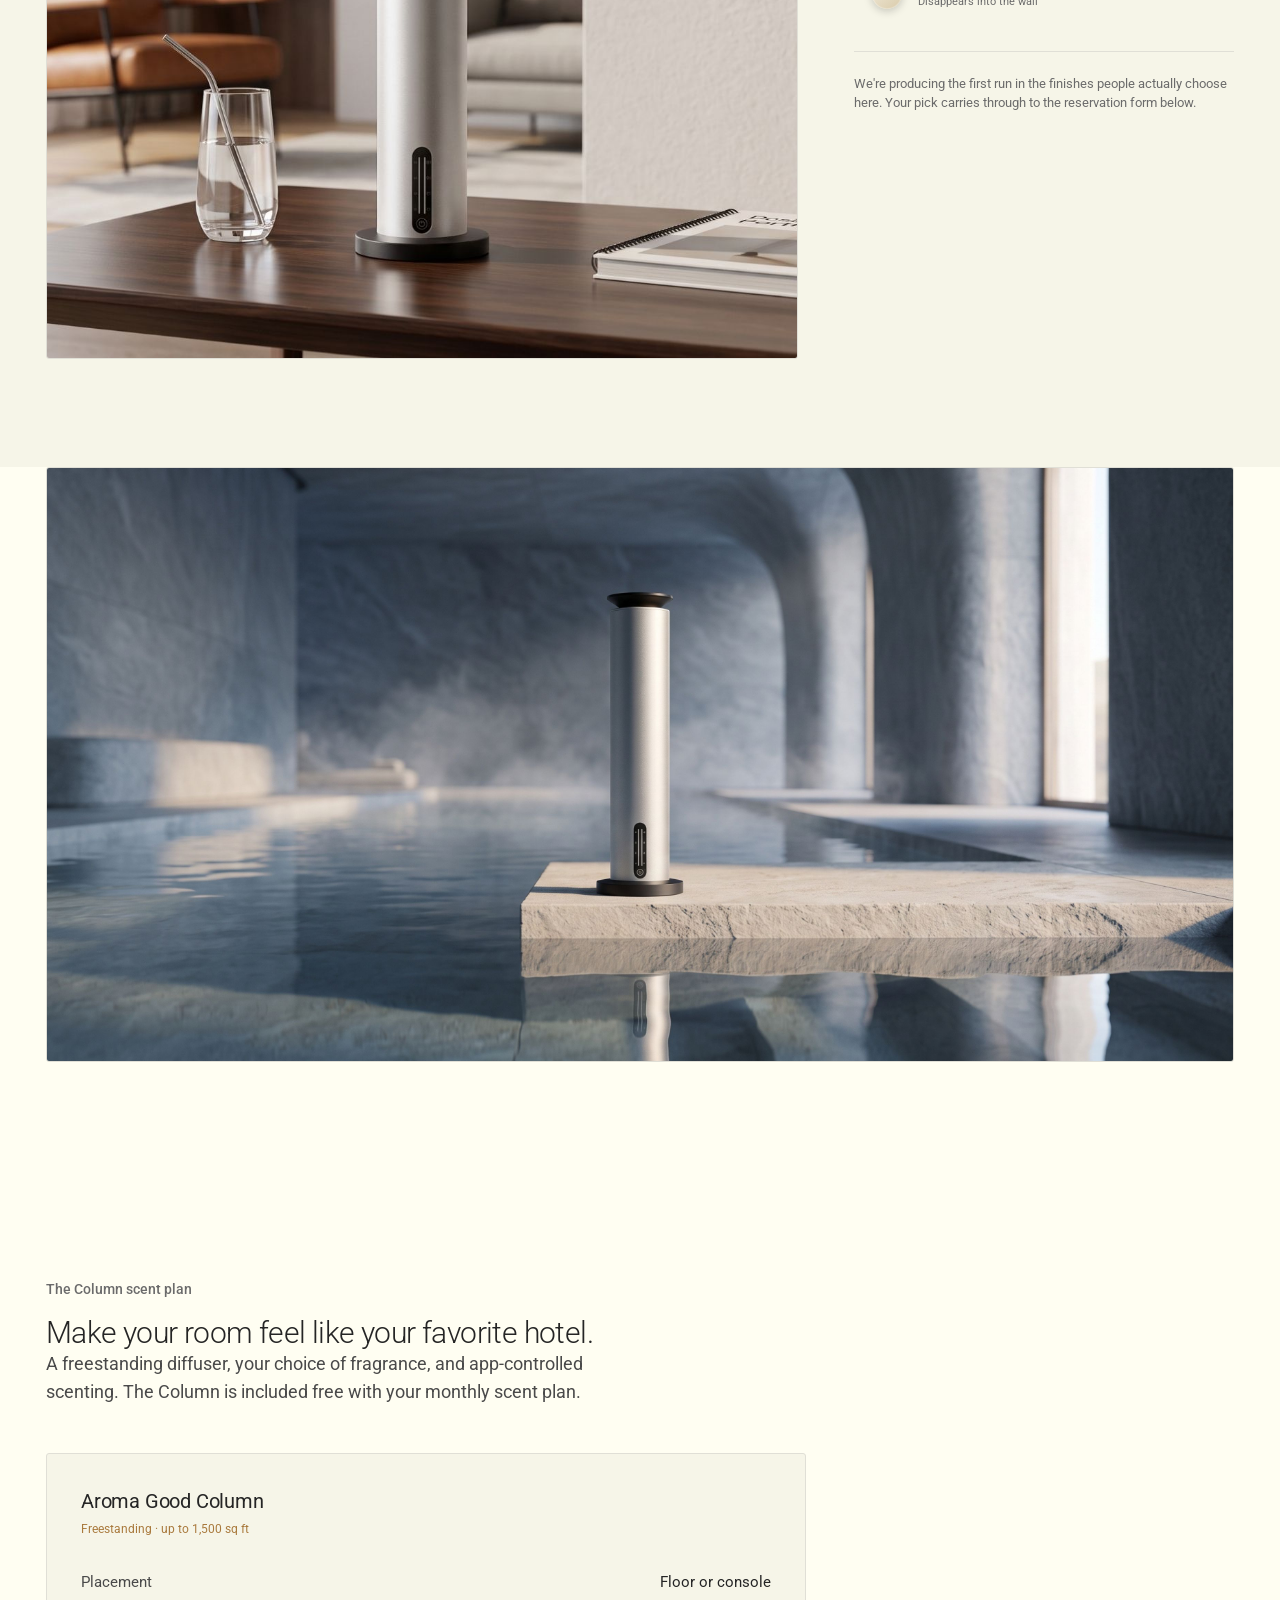
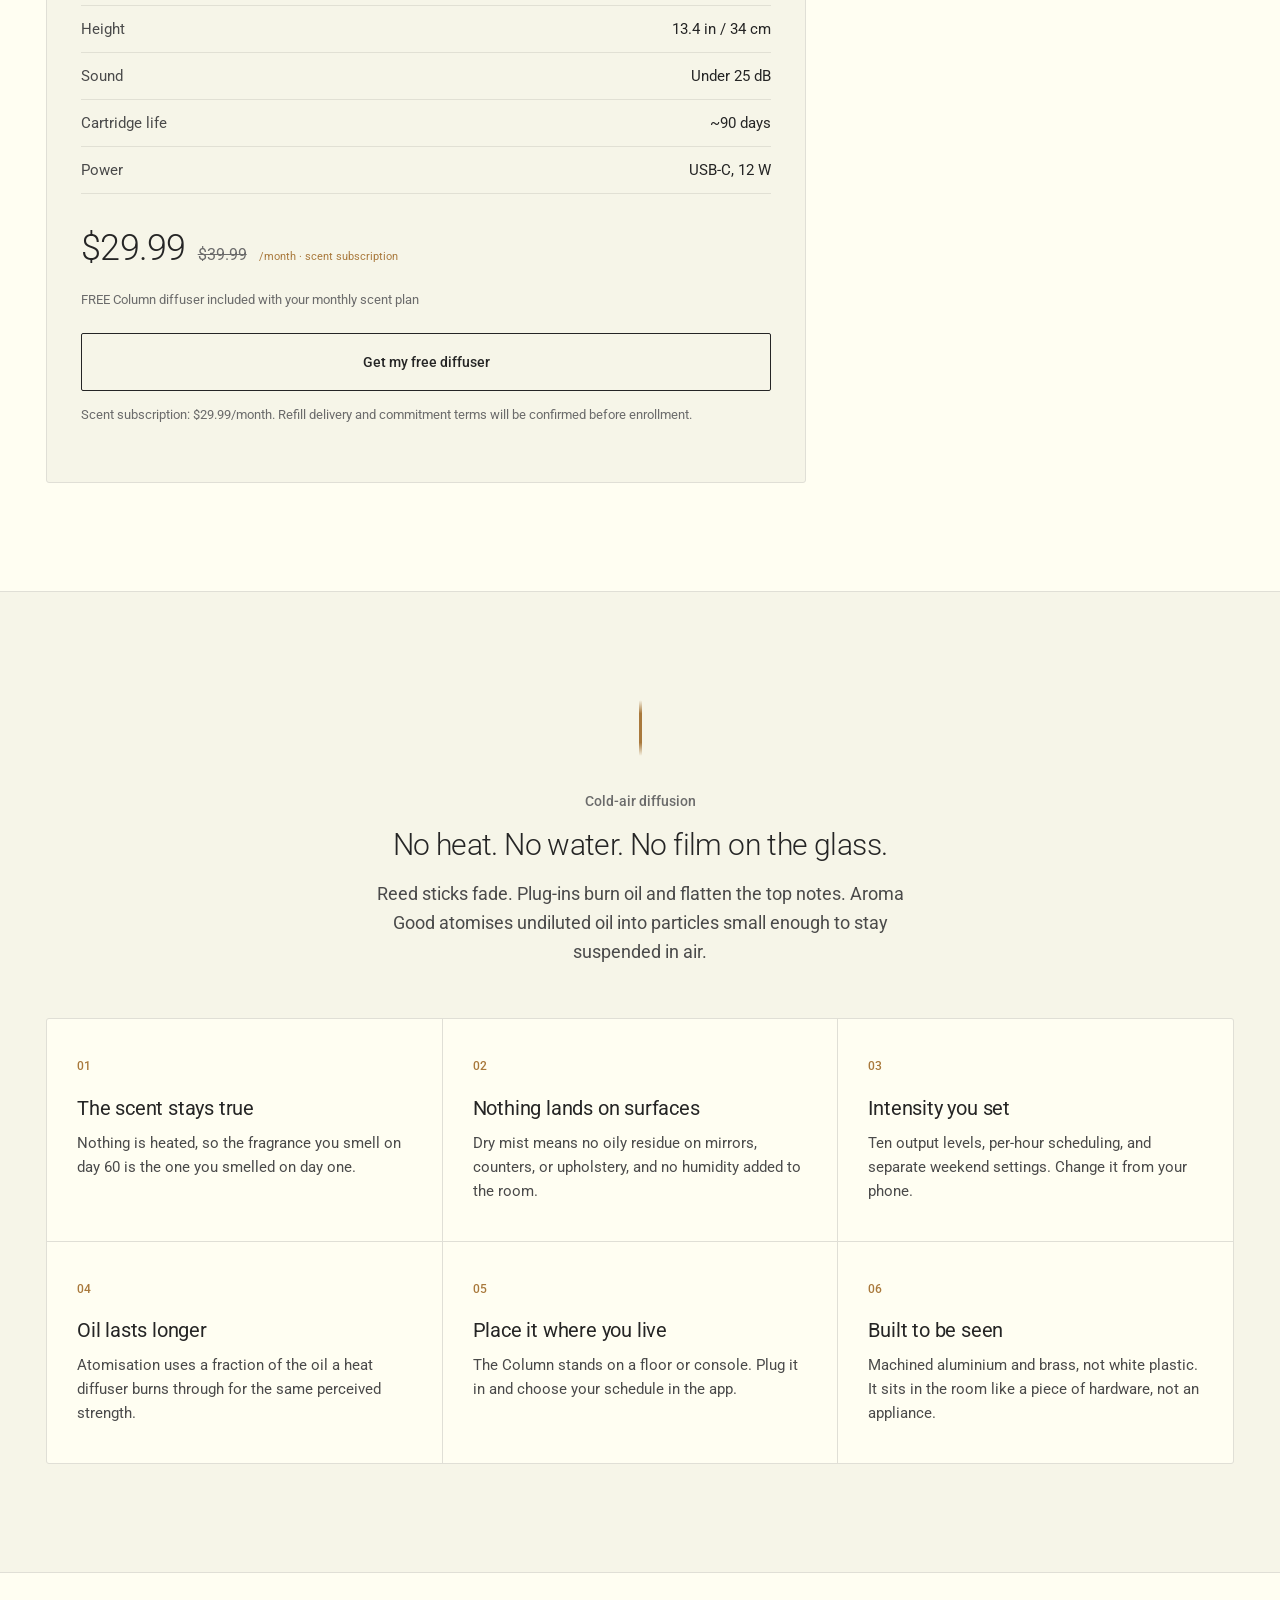
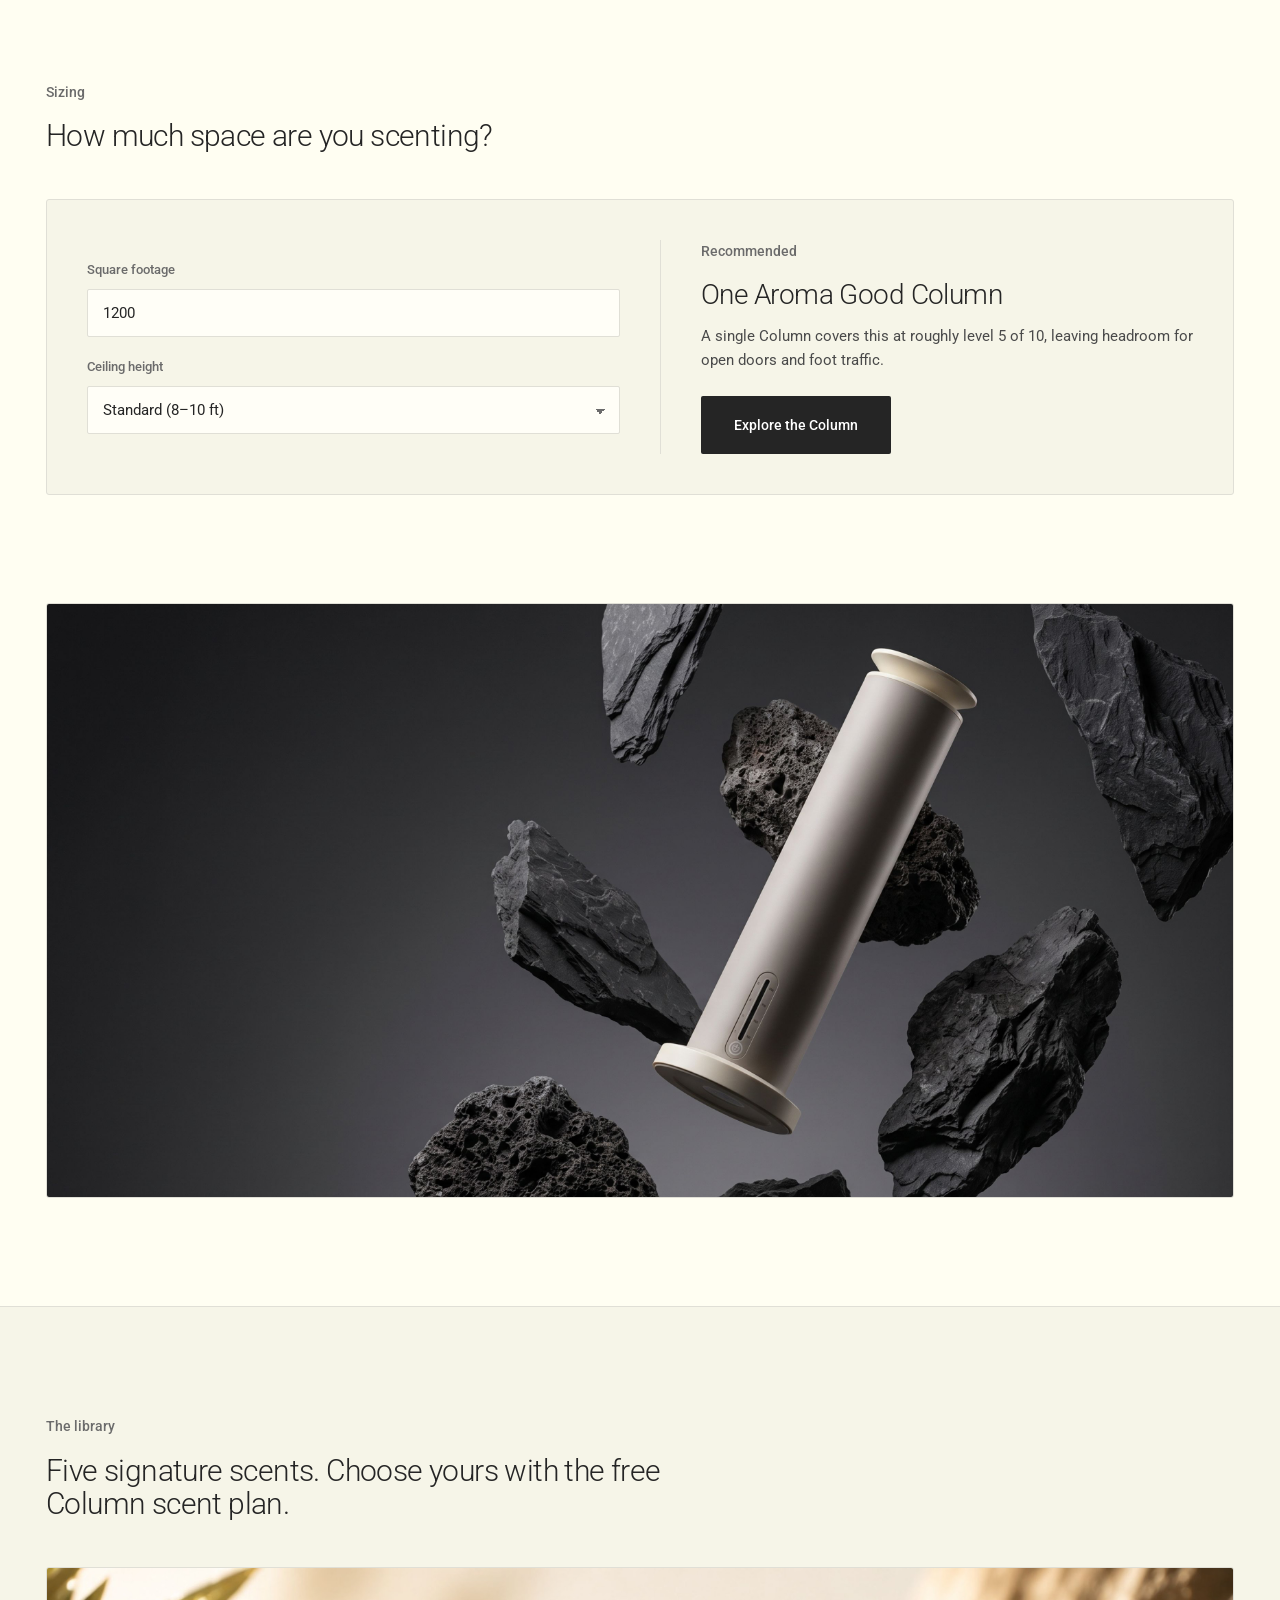
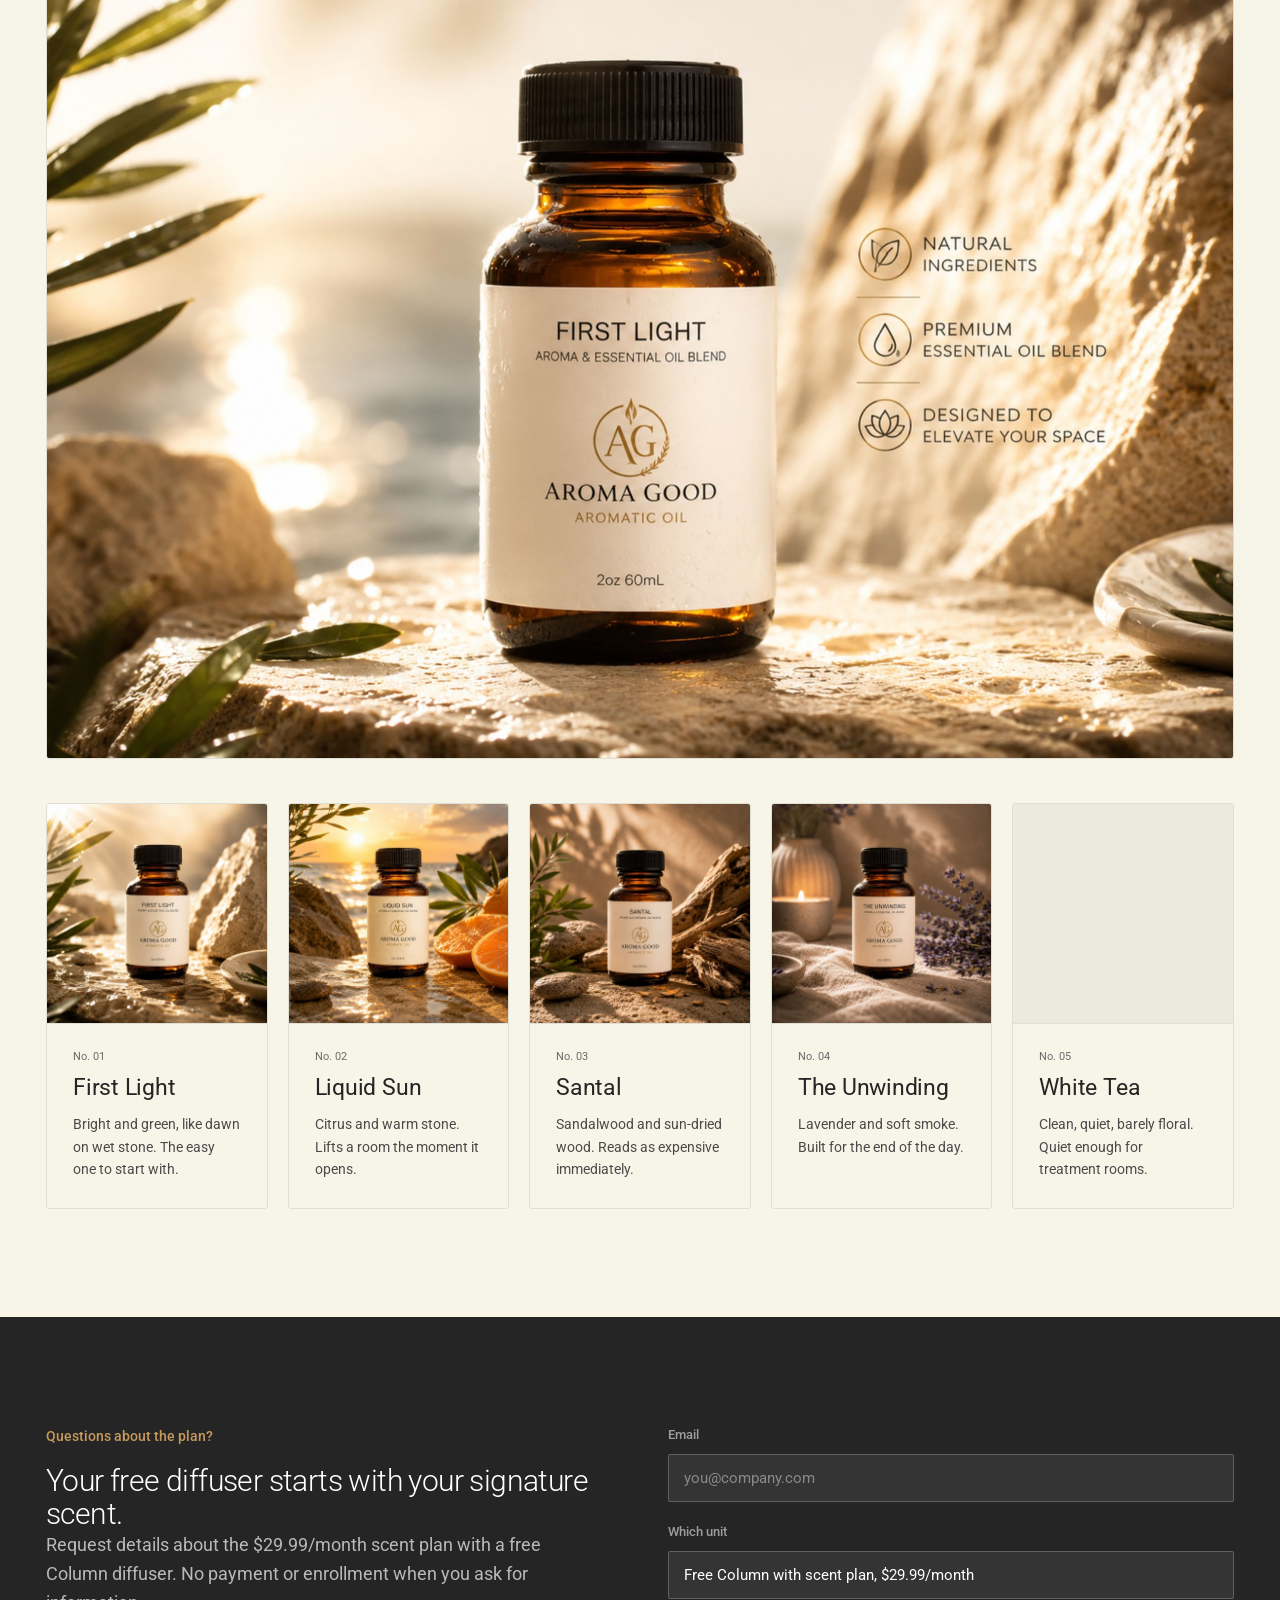
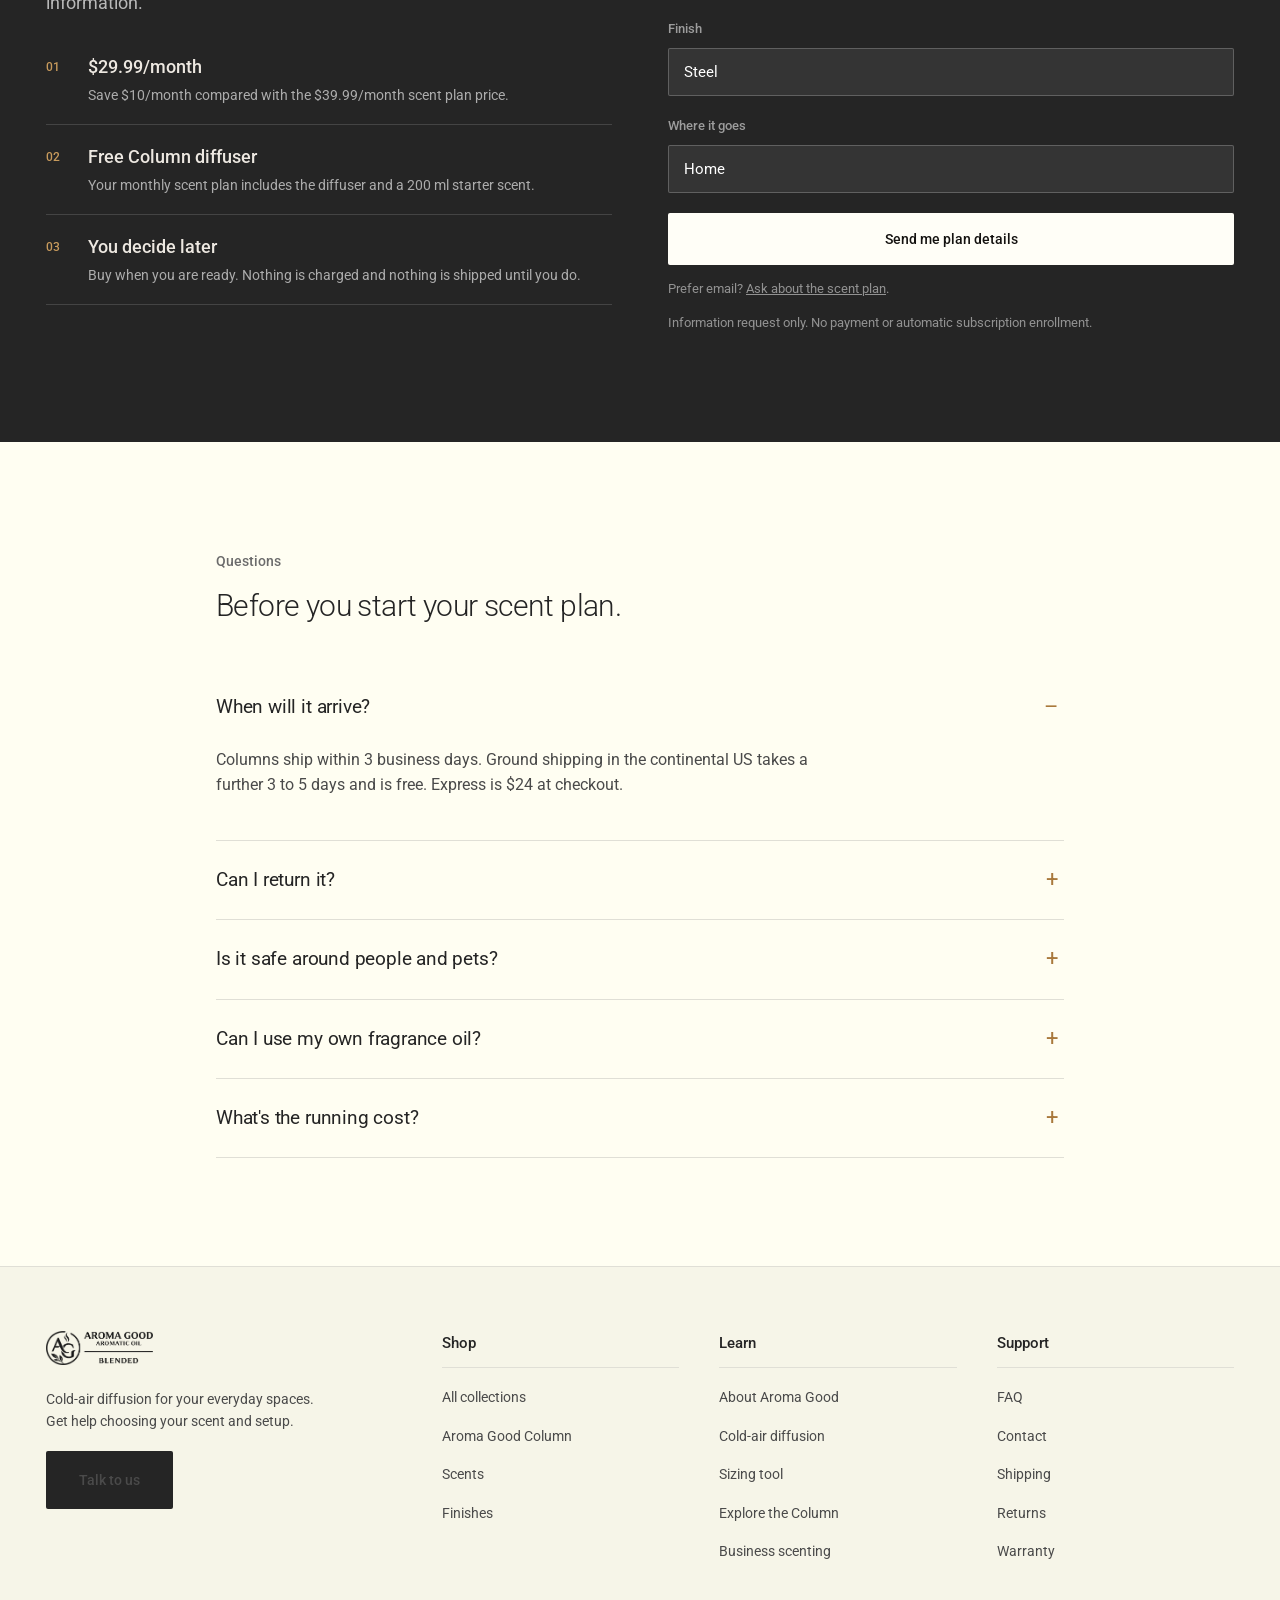
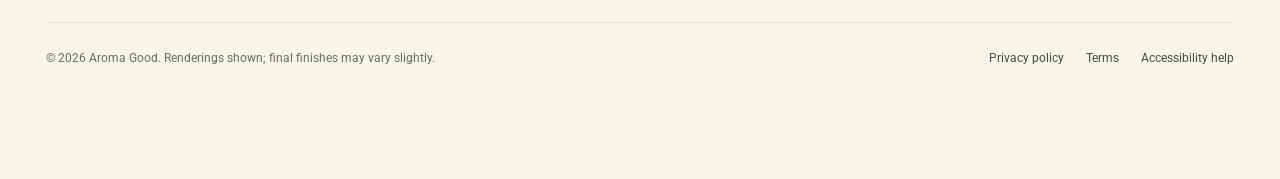
==== commit 919f9859: "main" ====
--- a/index.html
+++ b/index.html
@@ -3,12 +3,12 @@
 <head>
 <meta charset="utf-8">
 <meta name="viewport" content="width=device-width, initial-scale=1">
-<title>Aroma Good | Cold-air scent diffusion for rooms and whole buildings</title>
-<meta name="description" content="Aroma Good diffuses pure fragrance oil as a dry mist. No heat, no water, no residue. Freestanding Column for a single room, HVAC-connected Panel for up to 12,000 sq ft. Reserve one of the first 500 units.">
+<title>Aroma Good | Free Column Diffuser with $29.99/month Scent Plan</title>
+<meta name="description" content="Get a free Column diffuser with a $29.99/month scent subscription, reduced from $39.99/month. Choose your finish and signature scent.">
 <link rel="canonical" href="https://aroma7.com/">
 <meta property="og:type" content="website">
-<meta property="og:title" content="Aroma Good | Cold-air scent diffusion">
-<meta property="og:description" content="Pure fragrance oil, diffused as a dry mist. Three finishes. Reserve one of the first 500 units.">
+<meta property="og:title" content="Aroma Good | Free Column with Your Scent Plan">
+<meta property="og:description" content="Free Column diffuser. $29.99/month scent subscription instead of $39.99/month. Three finishes, five scents.">
 <meta property="og:image" content="assets/banner-spa-steel.jpg">
 <meta name="twitter:card" content="summary_large_image">
 <link rel="icon" type="image/png" href="assets/logo-mark.png">
@@ -214,7 +214,7 @@
 @media(max-width:900px){.finish-grid{grid-template-columns:1fr;gap:32px}}
 
 /* ============================ TWO UNITS ============================ */
-.units{display:grid;grid-template-columns:1fr 1fr;gap:22px}
+.units{display:grid;grid-template-columns:minmax(0,760px);gap:22px}
 .unit{border:1px solid var(--edge);border-radius:3px;padding:34px;background:var(--ink-2);
   display:flex;flex-direction:column}
 .unit h3{margin-bottom:6px}
@@ -297,30 +297,54 @@
 .faq details p{padding:0 40px 24px 0;color:var(--sand-dim);font-size:16px;max-width:74ch}
 .faq summary:focus-visible{outline:2px solid var(--accent);outline-offset:3px}
 
+/* --- urgency / scarcity --- */
+.scarcity{margin:16px 0 0;font-size:15px;font-weight:500;color:var(--accent)}
+.mini-note{font-size:13px;color:var(--clay);margin:-10px 0 22px}
+.claim-chip{display:inline-flex;align-items:center;gap:8px;margin:14px 0 0;padding:8px 14px;
+  border:1px solid var(--edge);border-radius:20px;font-size:13px;color:var(--sand-dim);background:var(--ink-2)}
+.claim-chip[hidden]{display:none}
+.claim-chip .dot{width:7px;height:7px;border-radius:50%;background:var(--accent);flex:none}
+
+/* --- exit-intent modal --- */
+.exit-modal{position:fixed;inset:0;z-index:100;display:flex;align-items:center;justify-content:center;
+  background:rgba(20,18,16,.55);padding:20px}
+.exit-modal[hidden]{display:none}
+.exit-modal-card{position:relative;background:#FFFEF7;border:1px solid var(--edge);border-radius:4px;
+  padding:40px 36px;max-width:420px;width:100%;text-align:center;box-shadow:0 24px 60px rgba(0,0,0,.25)}
+.exit-modal-card h3{margin:6px 0 14px;font-size:24px}
+.exit-modal-card p{color:var(--sand-dim);margin:0 0 14px}
+.exit-modal-card .fine{font-size:13px;color:var(--clay);margin-bottom:22px}
+.exit-modal-actions{display:flex;flex-direction:column;gap:10px}
+.exit-modal-close{position:absolute;top:14px;right:14px;width:30px;height:30px;border-radius:50%;
+  border:1px solid var(--edge);background:none;font-size:18px;line-height:1;cursor:pointer;color:var(--clay)}
+.exit-modal-close:hover{background:var(--ink-2)}
 
 
 
 
 
 </style>
+<link rel="stylesheet" href="assets/cart.css">
+<script src="assets/cart-store.js"></script>
+<script src="assets/cart-ui.js" defer></script>
 </head>
 <body>
 
 <div class="ann" aria-label="Announcements">
-  <span class="on">Free shipping on US orders over $175</span>
-  <span>A free 200 ml starter scent with every diffuser</span>
+  <span class="on">Free Column diffuser with your $29.99/month scent subscription</span>
+  <span>Save $10/month &mdash; $29.99 instead of $39.99</span>
   <span>30-day returns and a 2-year warranty</span>
 </div>
 <header class="hdr">
   <div class="wrap hdr-in">
     <a class="mark" href="#top"><img src="assets/logo-aroma-good.png" width="485" height="154" alt="Aroma Good"></a>
-    <nav class="hdr-nav">
-      <a href="#finish">Finishes</a>
-      <a href="#units">Units</a>
-      <a href="#scents">Scents</a>
-      <a href="#faq">FAQ</a>
+    <nav class="hdr-nav" aria-label="Main">
+      <a href="collections.html">Collections</a>
+      <a href="about.html">About</a>
+      <a href="faq.html">FAQ</a>
+      <a href="contact.html">Contact</a>
     </nav>
-    <a class="btn btn-primary shop" href="product.html" data-cta="header">Buy now</a>
+    <a class="btn btn-primary shop" href="product.html?unit=column#buy" data-cta="header">Get my free diffuser</a>
   </div>
 </header>
 
@@ -330,17 +354,18 @@
 <section class="hero">
   <div class="wrap hero-in">
     <div>
-      <p class="eyebrow">Founding price, first production run</p>
+      <p class="eyebrow">Free Column with your scent subscription</p>
       <h1>Scent is the first thing<br>anyone notices. <em>Own it.</em></h1>
-      <p class="lede">Aroma Good turns pure fragrance oil into a dry, cold mist. No heat, no water, no residue on your surfaces. One unit scents a room. One scents a whole building.</p>
+      <p class="scarcity">Your Column diffuser is free with the scent plan: $29.99/month instead of $39.99/month.</p>
+      <p class="lede">Aroma Good turns pure fragrance oil into a dry, cold mist. No heat, no water, no residue on your surfaces. The freestanding Column brings your signature scent into your everyday space.</p>
       <div class="hero-note">
         <span>Cold-air diffusion</span>
-        <span>HVAC-ready</span>
+        <span>Freestanding design</span>
         <span>App scheduling</span>
         <span>Three finishes</span>
       </div>
       <div class="hero-cta">
-        <a class="btn btn-primary shop" href="product.html" data-cta="hero-primary">Choose your unit</a>
+        <a class="btn btn-primary shop" href="product.html?unit=column#buy" data-cta="hero-primary">Get my free diffuser</a>
         <a class="btn btn-ghost" href="#calc" data-cta="hero-secondary">Find your size</a>
       </div>
       <p class="hero-trust">Free shipping, 30-day returns, 2-year warranty.</p>
@@ -364,7 +389,7 @@
     <div class="sect-head rv">
       <p class="eyebrow">The finishes</p>
       <h2>Three finishes. Pick the one you'd actually put in your space.</h2>
-      <p class="lede">Anodised aluminium body with a matte cap and base. Every finish ships as a matched pair: Column and Panel.</p>
+      <p class="lede">Anodised aluminium body with a matte cap and base. Choose Steel, Charcoal, or Cream for your Column.</p>
     </div>
     <div class="finish-grid">
       <div class="finish-stage rv">
@@ -407,9 +432,9 @@
 <section class="sect" id="units">
   <div class="wrap">
     <div class="sect-head rv">
-      <p class="eyebrow">Two units, one system</p>
-      <h2>Scent one room, or every room.</h2>
-      <p class="lede">Both units run the same 200 ml pure-oil cartridge and the same app. The difference is where the mist goes.</p>
+      <p class="eyebrow">The Column scent plan</p>
+      <h2>Make your room feel like your favorite hotel.</h2>
+      <p class="lede">A freestanding diffuser, your choice of fragrance, and app-controlled scenting. The Column is included free with your monthly scent plan.</p>
     </div>
     <div class="units rv">
       <article class="unit">
@@ -422,22 +447,12 @@
           <li>Cartridge life <b>~90 days</b></li>
           <li>Power <b>USB-C, 12 W</b></li>
         </ul>
-        <div class="price"><strong>$349</strong><del>$449</del><em>Founding price</em></div>
-        <a class="btn btn-ghost shop" href="product.html?unit=column" data-cta="unit-column">Buy the Column</a>
+        <div class="price"><strong>$29.99</strong><del>$39.99</del><em>/month · scent subscription</em></div>
+        <p class="mini-note">FREE Column diffuser included with your monthly scent plan</p>
+        <a class="btn btn-ghost shop" href="product.html?unit=column" data-cta="unit-column">Get my free diffuser</a>
+        <p class="mini-note" style="margin-top:14px">Scent subscription: $29.99/month. Refill delivery and commitment terms will be confirmed before enrollment.</p>
       </article>
-      <article class="unit">
-        <h3>Aroma Good Panel</h3>
-        <p class="cov">HVAC-connected · up to 12,000 sq ft</p>
-        <ul>
-          <li>Placement <b>Wall, near air handler</b></li>
-          <li>Footprint <b>11 × 13 in / 28 × 33 cm</b></li>
-          <li>Install <b>Duct tap, 30 min</b></li>
-          <li>Cartridge life <b>~60 days</b></li>
-          <li>Control <b>Wi-Fi + 7-day schedule</b></li>
-        </ul>
-        <div class="price"><strong>$849</strong><del>$1,095</del><em>Founding price</em></div>
-        <a class="btn btn-ghost shop" href="product.html?unit=panel" data-cta="unit-panel">Buy the Panel</a>
-      </article>
+
     </div>
   </div>
 </section>
@@ -457,7 +472,7 @@
       <div class="ben"><p class="n">02</p><h3>Nothing lands on surfaces</h3><p>Dry mist means no oily residue on mirrors, counters, or upholstery, and no humidity added to the room.</p></div>
       <div class="ben"><p class="n">03</p><h3>Intensity you set</h3><p>Ten output levels, per-hour scheduling, and separate weekend settings. Change it from your phone.</p></div>
       <div class="ben"><p class="n">04</p><h3>Oil lasts longer</h3><p>Atomisation uses a fraction of the oil a heat diffuser burns through for the same perceived strength.</p></div>
-      <div class="ben"><p class="n">05</p><h3>Rides your existing HVAC</h3><p>The Panel taps into the supply duct you already have. No new ductwork, no ceiling work.</p></div>
+      <div class="ben"><p class="n">05</p><h3>Place it where you live</h3><p>The Column stands on a floor or console. Plug it in and choose your schedule in the app.</p></div>
       <div class="ben"><p class="n">06</p><h3>Built to be seen</h3><p>Machined aluminium and brass, not white plastic. It sits in the room like a piece of hardware, not an appliance.</p></div>
     </div>
   </div>
@@ -510,7 +525,7 @@
   <div class="wrap">
     <div class="sect-head rv">
       <p class="eyebrow">The library</p>
-      <h2>Five scents at launch. Sample set ships free with every reservation.</h2>
+      <h2>Five signature scents. Choose yours with the free Column scent plan.</h2>
     </div>
     <figure class="banner banner-lead rv">
       <img src="assets/banner-oil.jpg" width="2000" height="1333" loading="lazy" decoding="async"
@@ -546,12 +561,12 @@
   <div class="wrap">
     <div class="res-grid">
       <div class="rv">
-        <p class="eyebrow">Reserve</p>
-        <h2>Not ready today?</h2>
-        <p class="lede">Leave your email and we will hold the founding price for you for 30 days. One message, no sequence, unsubscribe in a click.</p>
+        <p class="eyebrow">Questions about the plan?</p>
+        <h2>Your free diffuser starts with your signature scent.</h2>
+        <p class="lede">Request details about the $29.99/month scent plan with a free Column diffuser. No payment or enrollment when you ask for information.</p>
         <ul class="res-list">
-          <li><span class="k">01</span><div><b>Price held</b><p>Your founding price is locked for 30 days from today.</p></div></li>
-          <li><span class="k">02</span><div><b>Free scent samples</b><p>Tell us where it is going and we will send the sample set that suits it.</p></div></li>
+          <li><span class="k">01</span><div><b>$29.99/month</b><p>Save $10/month compared with the $39.99/month scent plan price.</p></div></li>
+          <li><span class="k">02</span><div><b>Free Column diffuser</b><p>Your monthly scent plan includes the diffuser and a 200 ml starter scent.</p></div></li>
           <li><span class="k">03</span><div><b>You decide later</b><p>Buy when you are ready. Nothing is charged and nothing is shipped until you do.</p></div></li>
         </ul>
       </div>
@@ -565,9 +580,8 @@
           <div class="field">
             <label for="unit">Which unit</label>
             <select id="unit" name="unit">
-              <option value="Column">Aroma Good Column, single room, $349</option>
-              <option value="Panel">Aroma Good Panel, whole building, $849</option>
-              <option value="Both">Both</option>
+              <option value="Column">Free Column with scent plan, $29.99/month</option>
+              <option value="Multiple">Multiple Columns</option>
               <option value="Unsure">Not sure yet</option>
             </select>
           </div>
@@ -588,12 +602,14 @@
             </select>
           </div>
           <input type="text" name="company_website" id="hp" tabindex="-1" autocomplete="off" style="position:absolute;left:-9999px" aria-hidden="true">
-          <button class="btn btn-primary" type="submit" data-cta="reserve-submit">Hold my price</button>
-          <p class="res-fine">No payment, no spam. We email once when your hold is about to expire.</p>
+          <button class="btn btn-primary" type="submit" data-cta="reserve-submit">Send me plan details</button>
+          <p id="resError" role="alert" hidden></p>
+          <p class="res-fine">Prefer email? <a href="mailto:hello@aroma7.com?subject=Scent%20plan%20details">Ask about the scent plan</a>.</p>
+          <p class="res-fine">Information request only. No payment or automatic subscription enrollment.</p>
         </form>
         <div class="res-ok" id="resOk" role="status">
-          <h3>Your price is held.</h3>
-          <p id="resOkMsg">Your founding price is locked for 30 days.</p>
+          <h3>Your request is received.</h3>
+          <p id="resOkMsg">Thank you for your interest. No order has been placed and no subscription has started.</p>
         </div>
       </div>
     </div>
@@ -603,14 +619,13 @@
 <!-- ================= FAQ ================= -->
 <section class="sect faq" id="faq">
   <div class="wrap" style="max-width:900px">
-    <div class="sect-head rv"><p class="eyebrow">Questions</p><h2>Before you reserve.</h2></div>
+    <div class="sect-head rv"><p class="eyebrow">Questions</p><h2>Before you start your scent plan.</h2></div>
     <div class="rv">
-      <details open><summary>When will it arrive?</summary><p>Columns ship within 3 business days, Panels within 5. Ground shipping in the continental US takes a further 3 to 5 days and is free. Express is $24 at checkout.</p></details>
+      <details open><summary>When will it arrive?</summary><p>Columns ship within 3 business days. Ground shipping in the continental US takes a further 3 to 5 days and is free. Express is $24 at checkout.</p></details>
       <details><summary>Can I return it?</summary><p>Yes. Send it back within 30 days for a full refund as long as the scent cartridge is unopened. We cover return shipping on anything defective.</p></details>
-      <details><summary>Does the Panel really need HVAC?</summary><p>Yes. It mounts near your air handler and taps the supply duct, which is how it reaches 12,000 sq ft from one point. Most installs take a technician about 30 minutes. If you don't have central air, the Column is your unit.</p></details>
       <details><summary>Is it safe around people and pets?</summary><p>The oils are IFRA-compliant and diffused at very low concentration. Nothing is heated and no water is added, so there's no humidity, no plate to burn, and no residue.</p></details>
       <details><summary>Can I use my own fragrance oil?</summary><p>Cartridges are sealed to protect the atomiser, but we'll produce custom blends for commercial reservations of ten units or more. Mention it in your reply to the confirmation email.</p></details>
-      <details><summary>What's the running cost?</summary><p>A 200 ml cartridge runs about 90 days in a Column at moderate output. Refills are $59, or $49 on a subscription you can pause any time.</p></details>
+      <details><summary>What's the running cost?</summary><p>The Column is free with a $29.99/month scent subscription, reduced from $39.99/month. Refill delivery and commitment terms will be confirmed before enrollment.</p></details>
     </div>
   </div>
 </section>
@@ -622,18 +637,14 @@
     <div class="ftr-top">
       <div class="news">
         <a class="mark mark-sm" href="index.html"><img src="assets/logo-aroma-good.png" width="485" height="154" alt="Aroma Good"></a>
-        <p style="margin:16px 0 18px">Cold-air diffusion for rooms and whole buildings. Sign up for scent drops and restock notices.</p>
-        <div class="ftr-form">
-          <input type="email" id="ftrEmail" placeholder="Email address" aria-label="Email address" autocomplete="email">
-          <button type="button" id="ftrBtn">Join</button>
-        </div>
-        <p id="ftrMsg" style="font-size:13px;color:var(--accent);margin:10px 0 0;display:none">Thanks, you are on the list.</p>
+        <p style="margin:16px 0 18px">Cold-air diffusion for your everyday spaces. Get help choosing your scent and setup.</p>
+        <a class="btn btn-primary" href="contact.html">Talk to us</a>
       </div>
       <div>
         <h4>Shop</h4>
         <ul>
+          <li><a href="collections.html">All collections</a></li>
           <li><a href="product.html?unit=column">Aroma Good Column</a></li>
-          <li><a href="product.html?unit=panel">Aroma Good Panel</a></li>
           <li><a href="index.html#scents">Scents</a></li>
           <li><a href="index.html#finish">Finishes</a></li>
         </ul>
@@ -641,34 +652,50 @@
       <div>
         <h4>Learn</h4>
         <ul>
+          <li><a href="about.html">About Aroma Good</a></li>
           <li><a href="index.html#how">Cold-air diffusion</a></li>
           <li><a href="index.html#calc">Sizing tool</a></li>
-          <li><a href="index.html#units">Compare units</a></li>
+          <li><a href="index.html#units">Explore the Column</a></li>
           <li><a href="mailto:hello@aroma7.com">Business scenting</a></li>
         </ul>
       </div>
       <div>
         <h4>Support</h4>
         <ul>
-          <li><a href="index.html#faq">FAQ</a></li>
-          <li><a href="mailto:hello@aroma7.com">Contact</a></li>
-          <li><a href="index.html#faq">Shipping and returns</a></li>
-          <li><a href="index.html#faq">Warranty</a></li>
+          <li><a href="faq.html">FAQ</a></li>
+          <li><a href="contact.html">Contact</a></li>
+          <li><a href="shipping.html">Shipping</a></li>
+          <li><a href="returns.html">Returns</a></li>
+          <li><a href="returns.html#warranty">Warranty</a></li>
         </ul>
       </div>
     </div>
     <div class="ftr-bot">
       <p style="margin:0">&copy; 2026 Aroma Good. Renderings shown; final finishes may vary slightly.</p>
       <nav>
-        <a href="#">Privacy policy</a><a href="#">Terms of sale</a><a href="#">Accessibility</a>
+        <a href="privacy.html">Privacy policy</a><a href="terms.html">Terms</a><a href="contact.html#accessibility">Accessibility help</a>
       </nav>
     </div>
   </div>
 </footer>
 
+<div class="exit-modal" id="exitModal" role="dialog" aria-modal="true" aria-labelledby="exitModalTitle" hidden>
+  <div class="exit-modal-card">
+    <button class="exit-modal-close" type="button" id="exitModalClose" aria-label="Close">&times;</button>
+    <p class="eyebrow">Your scent. Your free diffuser.</p>
+    <h3 id="exitModalTitle">Make the Column yours for $0.</h3>
+    <p>Get a free Column diffuser with the $29.99/month scent subscription, reduced from $39.99/month.</p>
+    <p class="fine">Included with the recurring $29.99/month scent subscription.</p>
+    <div class="exit-modal-actions">
+      <a class="btn btn-primary" href="product.html?unit=column#buy" id="exitModalCta" data-cta="exit-intent">Get my free diffuser</a>
+      <button class="btn btn-ghost" type="button" id="exitModalDismiss">No thanks</button>
+    </div>
+  </div>
+</div>
+
 <div class="dock">
-  <span>From $349</span>
-  <a class="btn btn-primary shop" href="product.html" data-cta="dock">Buy now</a>
+  <span>Free Column &middot; $29.99/month scent plan</span>
+  <a class="btn btn-primary shop" href="product.html?unit=column#buy" data-cta="dock">Get my free diffuser</a>
 </div>
 
 <script>
@@ -749,18 +776,16 @@
       note = 'Well inside a single Column\u2019s range. Run it around level 3 of 10 so the scent reads as part of the room, not an event.'; }
     else if (a <= 1500){ out = 'One Aroma Good Column'; pick = 'Column';
       note = 'A single Column covers this at roughly level 5 of 10, leaving headroom for open doors and foot traffic.'; }
-    else if (a <= 3000){ out = 'Two Columns, or one Panel'; pick = 'Both';
-      note = 'Two Columns work if the space is broken into rooms. If it\u2019s open and you have central air, one Panel is cleaner and cheaper per square foot.'; }
-    else if (a <= 12000){ out = 'One Aroma Good Panel'; pick = 'Panel';
-      note = 'This is what the Panel is built for: one duct tap, even coverage, nothing visible on the floor.'; }
-    else { out = 'Two Panels'; pick = 'Panel';
-      note = 'Above 12,000 sq ft we split the load across zones. Reserve and note your layout, and we\u2019ll size it properly with you.'; }
+    else if (a <= 3000){ out = 'Consider two Columns'; pick = 'Multiple';
+      note = 'Separate rooms may benefit from their own Column. Each scent plan is $29.99/month. Contact us to check your layout before choosing quantities.'; }
+    else { out = 'Let us help size your space'; pick = 'Unsure';
+      note = 'Larger layouts need a room-by-room assessment. Share your dimensions and airflow so we can advise on Column placement.'; }
     res.textContent = out; why.textContent = note;
     if (unit) unit.value = pick;
     var buy = document.getElementById('calcBuy');
     if (buy){
-      buy.setAttribute('href', setParam(buy.getAttribute('href'), 'unit',
-        pick === 'Panel' ? 'panel' : 'column'));
+      buy.setAttribute('href', a > 1500 ? 'contact.html' : 'product.html?unit=column#buy');
+      buy.textContent = a > 1500 ? 'Get sizing advice' : 'Explore the Column';
     }
   }
   sqft.addEventListener('input', run); ceil.addEventListener('change', run); run();
@@ -790,21 +815,35 @@
       sqft:    document.getElementById('sqft').value,
       page:    location.href
     };
-    track('reserve_submit', data);
+    var error = document.getElementById('resError');
+    var submit = form.querySelector('button[type="submit"]');
+    error.hidden = true;
+    if (!FORM_ENDPOINT){
+      error.textContent = 'Online requests are not available yet. Email hello@aroma7.com for plan details. Nothing has been submitted.';
+      error.hidden = false;
+      return;
+    }
+    submit.disabled = true;
 
     var done = function(){
       form.style.display = 'none';
       ok.style.display = 'block';
       msg.textContent = 'Your ' + data.unit + ' in ' + data.finish +
-        ' is held at the founding price for 30 days. Confirmation sent to ' + data.email + '.';
+        ' plan information request was received. No order has been placed and no subscription has started.';
+      track('reserve_submit', {unit:data.unit, finish:data.finish});
       ok.scrollIntoView({block:'center', behavior:'smooth'});
     };
 
-    if (!FORM_ENDPOINT){ done(); return; }
     fetch(FORM_ENDPOINT, {
       method:'POST', headers:{'Content-Type':'application/json','Accept':'application/json'},
       body: JSON.stringify(data)
-    }).then(done).catch(done);
+    }).then(function(response){
+      if (!response.ok) throw new Error('Request failed');
+      done();
+    }).catch(function(){
+      error.textContent = 'Your request could not be sent. Please try again or email hello@aroma7.com.';
+      error.hidden = false;
+    }).finally(function(){ submit.disabled = false; });
   });
 })();
 
@@ -817,13 +856,47 @@
   }, {rootMargin:'0px 0px -8% 0px', threshold:.08});
   els.forEach(function(el){ io.observe(el); });
 })();
+
+/* ---------- exit-intent ---------- */
+(function(){
+  var modal = document.getElementById('exitModal');
+  if (!modal) return;
+  var closeBtn = document.getElementById('exitModalClose');
+  var dismissBtn = document.getElementById('exitModalDismiss');
+  var cta = document.getElementById('exitModalCta');
+  var shown = false;
+
+  function alreadyShown(){
+    try { return !!sessionStorage.getItem('exitIntentShown'); } catch (e) { return false; }
+  }
+  function markShown(){
+    try { sessionStorage.setItem('exitIntentShown', '1'); } catch (e) {}
+  }
+  function open(){
+    if (shown || alreadyShown()) return;
+    shown = true;
+    markShown();
+    modal.hidden = false;
+    track('exit_intent_shown', {});
+  }
+  function close(){ modal.hidden = true; }
+
+  document.addEventListener('mouseout', function(e){
+    if (!e.relatedTarget && e.clientY <= 0) open();
+  });
+  closeBtn.addEventListener('click', close);
+  dismissBtn.addEventListener('click', function(){ track('exit_intent_dismiss', {}); close(); });
+  modal.addEventListener('click', function(e){ if (e.target === modal) close(); });
+  cta.addEventListener('click', close);
+  document.addEventListener('keydown', function(e){ if (e.key === 'Escape' && !modal.hidden) close(); });
+})();
 </script>
 
 <script type="application/ld+json">
-{"@context":"https://schema.org","@type":"Product","name":"Aroma Good Cold-Air Scent Diffuser",
-"description":"Cold-air scent diffuser that atomises pure fragrance oil as a dry mist. Freestanding Column up to 1,500 sq ft; HVAC-connected Panel up to 12,000 sq ft.",
+{"@context":"https://schema.org","@type":"Product","name":"Aroma Good Scent Plans and Diffusers",
+"description":"Free Column diffuser with a $29.99/month scent subscription, reduced from $39.99/month.",
 "brand":{"@type":"Brand","name":"Aroma Good"},"image":"assets/banner-spa-steel.jpg",
-"offers":{"@type":"AggregateOffer","priceCurrency":"USD","lowPrice":"349","highPrice":"849","availability":"https://schema.org/PreOrder"}}
+"offers":{"@type":"Offer","priceCurrency":"USD","price":"29.99","availability":"https://schema.org/PreOrder"}}
 </script>
 <script>
 /* rotating announcement bar */
@@ -838,17 +911,6 @@
   }, 4200);
 })();
 </script>
-<script>
-(function(){
-  var b = document.getElementById('ftrBtn');
-  if (!b) return;
-  b.addEventListener('click', function(){
-    var e = document.getElementById('ftrEmail');
-    if (!e.value.trim() || !e.checkValidity()){ e.focus(); return; }
-    document.getElementById('ftrMsg').style.display = 'block';
-    e.value = '';
-  });
-})();
-</script>
+
 </body>
 </html>
--- a/assets/cart.css
+++ b/assets/cart.css
@@ -0,0 +1,11 @@
+.ag-cart-trigger{display:inline-flex;align-items:center;gap:7px;flex-shrink:0;background:transparent;color:#252525;border:1px solid #e0dfd6;border-radius:2px;padding:10px 12px;font:14px Arial,sans-serif;cursor:pointer;min-height:44px}
+.ag-cart-trigger svg{width:20px;height:20px}.ag-cart-count{display:inline-flex;justify-content:center;align-items:center;min-width:21px;height:21px;padding:2px;border-radius:50%;background:#252525;color:white;font-size:11px}
+.ag-cart-trigger:focus-visible,.ag-cart button:focus-visible,.ag-cart a:focus-visible{outline:2px solid #8a6230;outline-offset:3px}
+.ag-cart{color:#252525;font:15px/1.5 Arial,Helvetica,sans-serif}.ag-cart *{box-sizing:border-box}.ag-cart h2,.ag-cart h3,.ag-cart p{margin:0}.ag-cart a{color:inherit;text-underline-offset:3px}
+.ag-cart-dialog{margin:0 0 0 auto;padding:0;border:0;width:min(100%,500px);max-width:100%;height:100vh;height:100dvh;max-height:100dvh;background:#fffef2;overflow:hidden}.ag-cart-dialog::backdrop{background:rgba(20,18,16,.5)}.ag-cart-dialog[open]{display:flex;flex-direction:column;animation:ag-cart-enter .2s ease-out}
+@keyframes ag-cart-enter{from{transform:translateX(100%)}to{transform:translateX(0)}}
+.ag-cart-heading{display:flex;align-items:center;justify-content:space-between;gap:16px;padding:24px;border-bottom:1px solid #e0dfd6}.ag-cart-heading h2{font:400 25px Arial,sans-serif}.ag-cart-close{border:1px solid #e0dfd6;background:transparent;cursor:pointer;font-size:25px;width:44px;height:44px;flex-shrink:0}.ag-cart-dialog-content{overflow-y:auto;overscroll-behavior:contain;flex:1;padding:0 24px 24px;padding-bottom:max(24px,env(safe-area-inset-bottom))}
+.ag-cart-line{display:grid;grid-template-columns:76px minmax(0,1fr);gap:16px;padding:24px 0;border-bottom:1px solid #e0dfd6}.ag-cart-line img{width:76px;height:88px;object-fit:cover;border-radius:2px}.ag-cart-line h3{font:500 16px/1.4 Arial,sans-serif;margin-bottom:5px}.ag-cart-meta{font-size:13px;color:#62605a}.ag-cart-free{font-size:12px;color:#5e6a4c;margin:6px 0!important}.ag-cart-line-price{font-size:14px;margin-top:10px!important}.ag-cart-actions{display:flex;align-items:center;justify-content:space-between;gap:12px;margin-top:14px}.ag-cart-stepper{display:flex;align-items:center;border:1px solid #e0dfd6}.ag-cart-stepper button{width:40px;height:40px;border:0;background:transparent;font-size:20px;cursor:pointer;color:#252525}.ag-cart-stepper button:disabled{opacity:.3;cursor:default}.ag-cart-stepper span{min-width:28px;text-align:center;font-size:14px}.ag-cart-remove{border:0;background:transparent;text-decoration:underline;text-underline-offset:3px;min-height:44px;font:13px Arial,sans-serif;cursor:pointer;color:#62605a}
+.ag-cart-summary{background:#f6f5e8;padding:24px;margin-top:24px;border:1px solid #e0dfd6;align-self:start}.ag-cart-total-row{display:flex;justify-content:space-between;gap:18px;margin-bottom:12px}.ag-cart-total-row strong{white-space:nowrap}.ag-cart-total-row.primary{padding-top:14px;border-top:1px solid #e0dfd6;font-size:17px}.ag-cart-note{font-size:12px;line-height:1.6;color:#62605a;margin:14px 0!important}.ag-cart-btn{display:flex;align-items:center;justify-content:center;width:100%;padding:16px 18px;background:#252525;color:white!important;text-decoration:none!important;min-height:50px;border:1px solid #252525;font:15px Arial,sans-serif;cursor:pointer}.ag-cart-secondary{display:block;text-align:center;margin-top:14px!important;font-size:14px}.ag-cart-empty{padding:48px 0;text-align:center}.ag-cart-empty h3{font:400 26px Arial,sans-serif;margin-bottom:16px}.ag-cart-empty p{color:#62605a;margin-bottom:24px}.ag-cart-status{padding:0 24px;color:#62605a;font-size:13px;min-height:20px}.ag-cart-status:empty{display:none}.ag-cart-page-grid{display:grid;grid-template-columns:minmax(0,1fr) 360px;gap:48px;padding-bottom:70px}.ag-cart-page-grid .ag-cart-summary{position:sticky;top:24px}.ag-cart-page-grid .ag-cart-line{grid-template-columns:100px minmax(0,1fr)}.ag-cart-page-grid .ag-cart-line img{width:100px;height:115px}.hdr-in{gap:14px}
+@media(max-width:800px){.ag-cart-page-grid{grid-template-columns:1fr;gap:8px}.ag-cart-page-grid .ag-cart-summary{position:static}.ag-cart-trigger{order:2}.header-in .nav{order:3}}@media(max-width:600px){.hdr .hdr-in>.btn,.header .header-in>.btn{display:none}.hdr-in{justify-content:space-between}.ag-cart-dialog-content{padding-left:18px;padding-right:18px}.ag-cart-heading{padding:18px}.ag-cart-summary{padding:18px}.ag-cart-page-grid .ag-cart-line{grid-template-columns:76px minmax(0,1fr)}.ag-cart-page-grid .ag-cart-line img{width:76px;height:88px}.ag-cart-total-row{font-size:14px}.ag-cart-total-row.primary{font-size:15px}}
+@media(prefers-reduced-motion:reduce){.ag-cart-dialog[open]{animation:none}}
